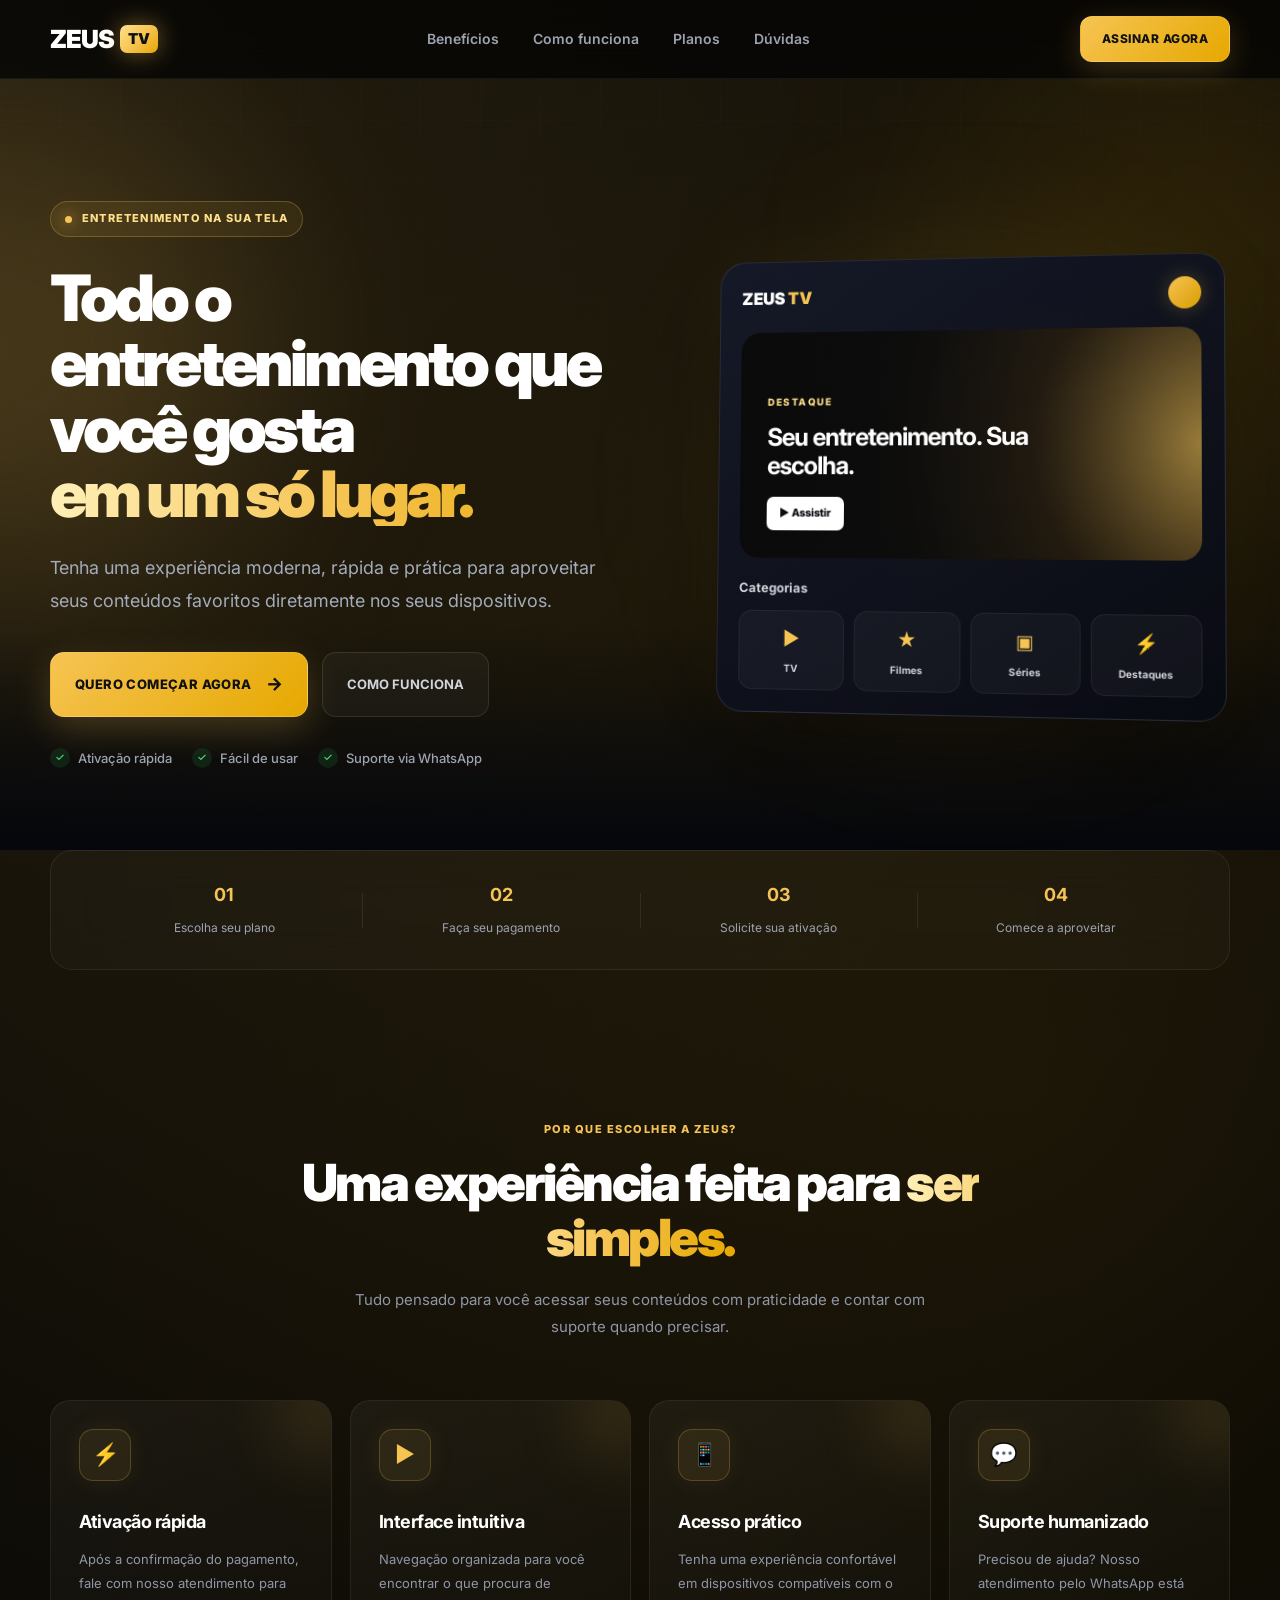
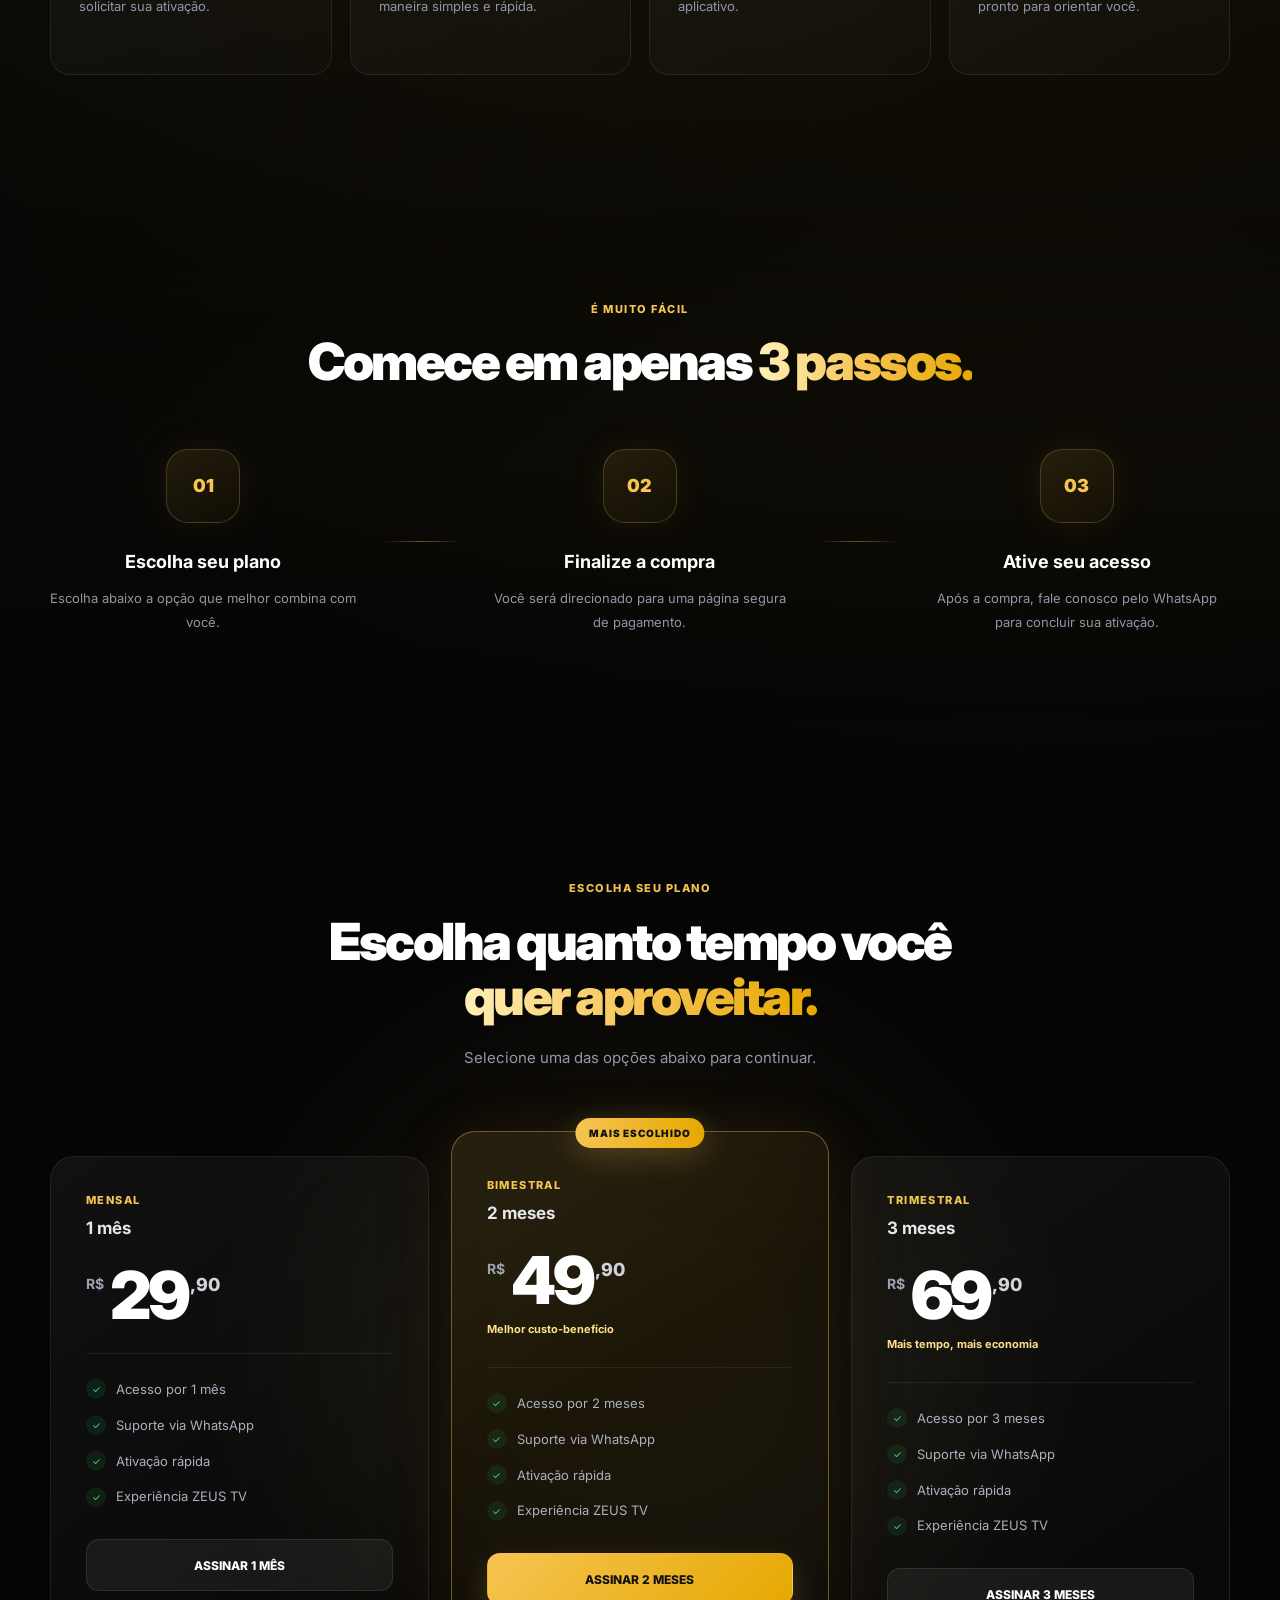
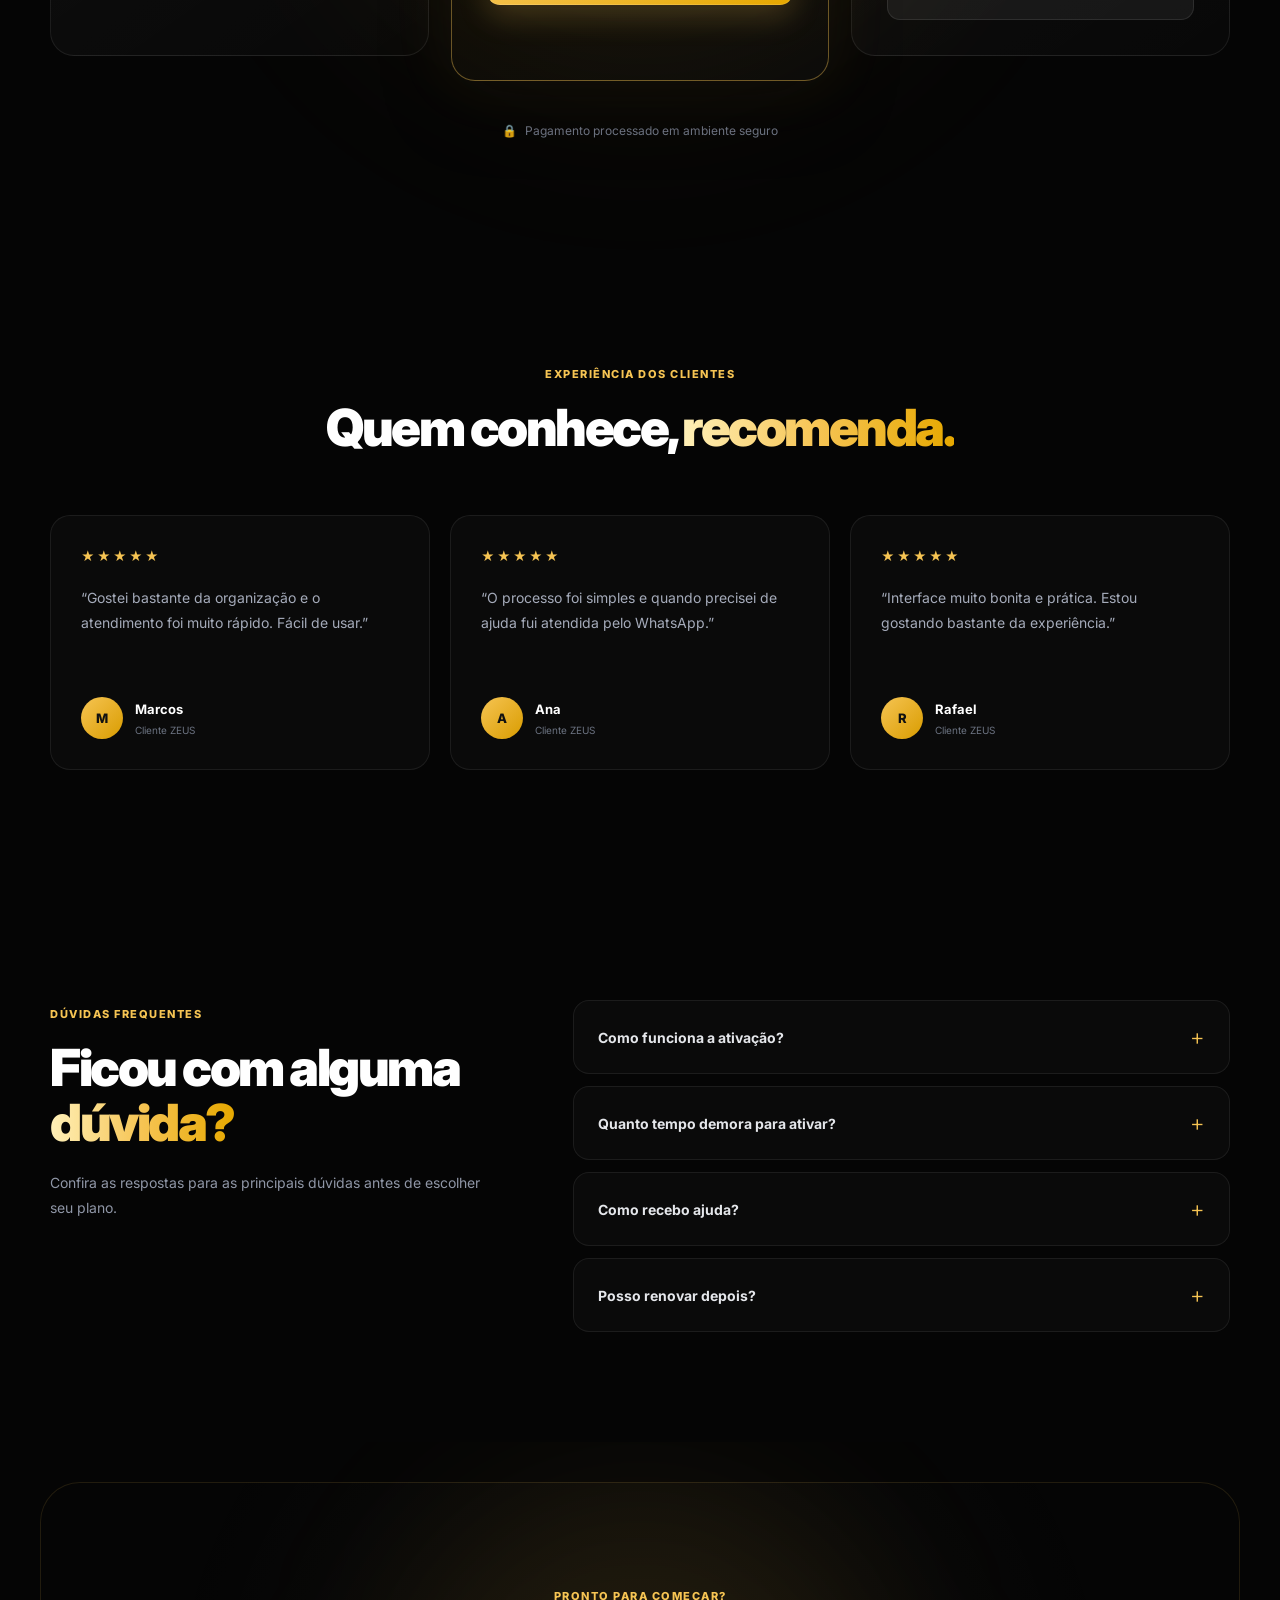
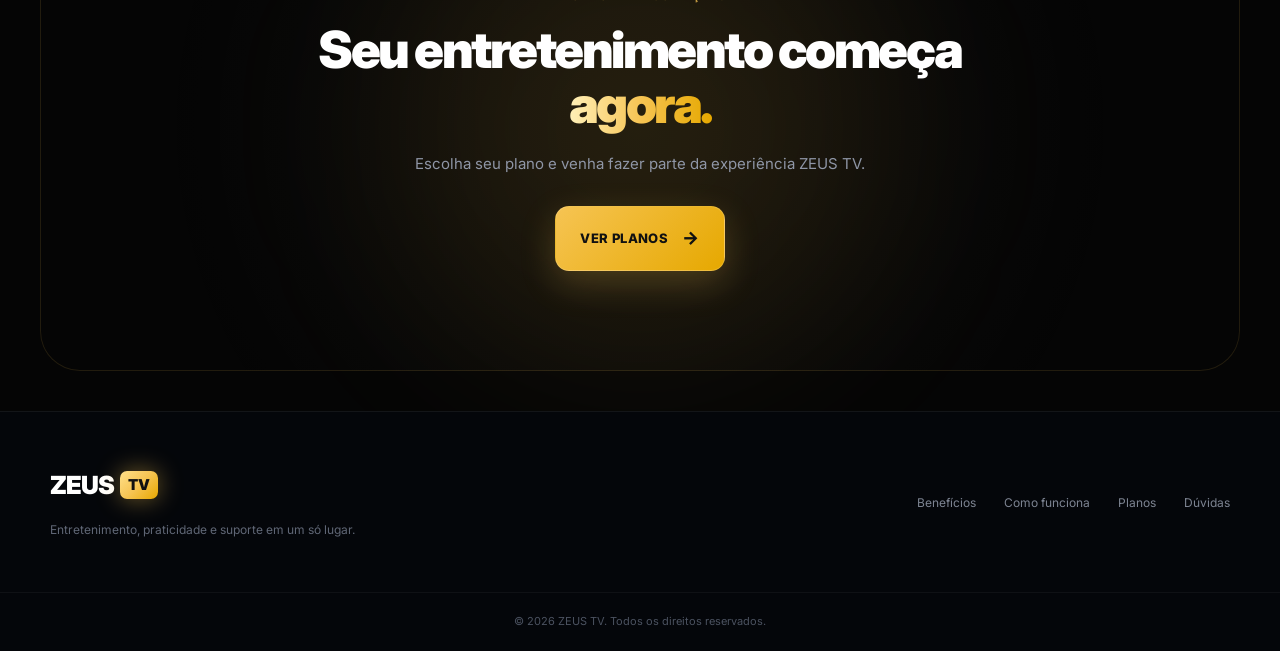
==== index.html @ 9068301f "Primeira versao da pagina de vendas ZEUS" ====
<!DOCTYPE html>
<html lang="pt-BR">

<head>
    <meta charset="UTF-8">

    <meta name="viewport" content="width=device-width, initial-scale=1.0">

    <meta name="description"
        content="ZEUS TV - Entretenimento completo em um só lugar. Escolha seu plano e comece agora.">

    <title>ZEUS TV | Entretenimento sem limites</title>

    <!-- Fonte Google -->
    <link rel="preconnect" href="https://fonts.googleapis.com">
    <link rel="preconnect" href="https://fonts.gstatic.com" crossorigin>

    <link
        href="https://fonts.googleapis.com/css2?family=Inter:wght@400;500;600;700;800;900&display=swap"
        rel="stylesheet">

    <!-- CSS -->
    <link rel="stylesheet" href="style.css">
</head>

<body>

    <!-- =========================
         HEADER
    ========================== -->

    <header class="header">

        <div class="container header-container">

            <a href="#inicio" class="logo">
                <span class="logo-zeus">ZEUS</span>
                <span class="logo-tv">TV</span>
            </a>

            <nav class="menu">

                <a href="#beneficios">Benefícios</a>

                <a href="#como-funciona">Como funciona</a>

                <a href="#planos">Planos</a>

                <a href="#duvidas">Dúvidas</a>

            </nav>

            <a href="#planos" class="btn-header">
                ASSINAR AGORA
            </a>

        </div>

    </header>


    <!-- =========================
         HERO
    ========================== -->

    <main>

        <section class="hero" id="inicio">

            <div class="hero-glow hero-glow-1"></div>
            <div class="hero-glow hero-glow-2"></div>

            <div class="container hero-container">

                <div class="hero-content">

                    <div class="hero-badge">

                        <span class="badge-dot"></span>

                        ENTRETENIMENTO NA SUA TELA

                    </div>

                    <h1>

                        Todo o entretenimento que você gosta

                        <span>em um só lugar.</span>

                    </h1>

                    <p class="hero-description">

                        Tenha uma experiência moderna, rápida e prática para aproveitar
                        seus conteúdos favoritos diretamente nos seus dispositivos.

                    </p>


                    <div class="hero-actions">

                        <a href="#planos" class="btn-primary">

                            QUERO COMEÇAR AGORA

                            <span>→</span>

                        </a>

                        <a href="#como-funciona" class="btn-secondary">

                            COMO FUNCIONA

                        </a>

                    </div>


                    <div class="hero-features">

                        <div class="hero-feature">
                            <span>✓</span>
                            Ativação rápida
                        </div>

                        <div class="hero-feature">
                            <span>✓</span>
                            Fácil de usar
                        </div>

                        <div class="hero-feature">
                            <span>✓</span>
                            Suporte via WhatsApp
                        </div>

                    </div>

                </div>


                <!-- MOCKUP DO APP -->

                <div class="hero-visual">

                    <div class="mockup-glow"></div>

                    <div class="app-card">

                        <div class="app-topbar">

                            <div class="app-logo">
                                ZEUS <span>TV</span>
                            </div>

                            <div class="app-profile"></div>

                        </div>


                        <div class="app-banner">

                            <div class="banner-content">

                                <span>DESTAQUE</span>

                                <h3>
                                    Seu entretenimento.
                                    Sua escolha.
                                </h3>

                                <div class="fake-button">
                                    ▶ Assistir
                                </div>

                            </div>

                        </div>


                        <div class="app-category-title">
                            Categorias
                        </div>


                        <div class="app-grid">

                            <div class="mini-card">
                                <span>▶</span>
                                <p>TV</p>
                            </div>

                            <div class="mini-card">
                                <span>★</span>
                                <p>Filmes</p>
                            </div>

                            <div class="mini-card">
                                <span>▣</span>
                                <p>Séries</p>
                            </div>

                            <div class="mini-card">
                                <span>⚡</span>
                                <p>Destaques</p>
                            </div>

                        </div>

                    </div>

                </div>

            </div>

        </section>



        <!-- =========================
             NÚMEROS / CONFIANÇA
        ========================== -->

        <section class="stats">

            <div class="container stats-container">

                <div class="stat">

                    <strong>01</strong>

                    <span>Escolha seu plano</span>

                </div>


                <div class="stat-divider"></div>


                <div class="stat">

                    <strong>02</strong>

                    <span>Faça seu pagamento</span>

                </div>


                <div class="stat-divider"></div>


                <div class="stat">

                    <strong>03</strong>

                    <span>Solicite sua ativação</span>

                </div>


                <div class="stat-divider"></div>


                <div class="stat">

                    <strong>04</strong>

                    <span>Comece a aproveitar</span>

                </div>

            </div>

        </section>



        <!-- =========================
             BENEFÍCIOS
        ========================== -->

        <section class="beneficios section" id="beneficios">

            <div class="container">

                <div class="section-heading">

                    <span class="section-label">
                        POR QUE ESCOLHER A ZEUS?
                    </span>

                    <h2>
                        Uma experiência feita para
                        <span>ser simples.</span>
                    </h2>

                    <p>
                        Tudo pensado para você acessar seus conteúdos com praticidade
                        e contar com suporte quando precisar.
                    </p>

                </div>


                <div class="beneficios-grid">


                    <article class="beneficio-card">

                        <div class="beneficio-icon">
                            ⚡
                        </div>

                        <h3>
                            Ativação rápida
                        </h3>

                        <p>
                            Após a confirmação do pagamento, fale com nosso atendimento
                            para solicitar sua ativação.
                        </p>

                    </article>



                    <article class="beneficio-card">

                        <div class="beneficio-icon">
                            ▶
                        </div>

                        <h3>
                            Interface intuitiva
                        </h3>

                        <p>
                            Navegação organizada para você encontrar o que procura
                            de maneira simples e rápida.
                        </p>

                    </article>



                    <article class="beneficio-card">

                        <div class="beneficio-icon">
                            📱
                        </div>

                        <h3>
                            Acesso prático
                        </h3>

                        <p>
                            Tenha uma experiência confortável em dispositivos
                            compatíveis com o aplicativo.
                        </p>

                    </article>



                    <article class="beneficio-card">

                        <div class="beneficio-icon">
                            💬
                        </div>

                        <h3>
                            Suporte humanizado
                        </h3>

                        <p>
                            Precisou de ajuda? Nosso atendimento pelo WhatsApp
                            está pronto para orientar você.
                        </p>

                    </article>

                </div>

            </div>

        </section>



        <!-- =========================
             COMO FUNCIONA
        ========================== -->

        <section class="como-funciona section" id="como-funciona">

            <div class="container">

                <div class="section-heading">

                    <span class="section-label">
                        É MUITO FÁCIL
                    </span>

                    <h2>
                        Comece em apenas
                        <span>3 passos.</span>
                    </h2>

                </div>


                <div class="steps">


                    <div class="step-card">

                        <div class="step-number">
                            01
                        </div>

                        <h3>
                            Escolha seu plano
                        </h3>

                        <p>
                            Escolha abaixo a opção que melhor combina com você.
                        </p>

                    </div>


                    <div class="step-line"></div>


                    <div class="step-card">

                        <div class="step-number">
                            02
                        </div>

                        <h3>
                            Finalize a compra
                        </h3>

                        <p>
                            Você será direcionado para uma página segura de pagamento.
                        </p>

                    </div>


                    <div class="step-line"></div>


                    <div class="step-card">

                        <div class="step-number">
                            03
                        </div>

                        <h3>
                            Ative seu acesso
                        </h3>

                        <p>
                            Após a compra, fale conosco pelo WhatsApp para concluir
                            sua ativação.
                        </p>

                    </div>

                </div>

            </div>

        </section>



        <!-- =========================
             PLANOS
        ========================== -->

        <section class="planos section" id="planos">

            <div class="plans-glow"></div>

            <div class="container">

                <div class="section-heading">

                    <span class="section-label">
                        ESCOLHA SEU PLANO
                    </span>

                    <h2>
                        Escolha quanto tempo você
                        <span>quer aproveitar.</span>
                    </h2>

                    <p>
                        Selecione uma das opções abaixo para continuar.
                    </p>

                </div>


                <div class="plans-grid">


                    <!-- PLANO 1 MÊS -->

                    <article class="plan-card">

                        <div class="plan-name">
                            MENSAL
                        </div>

                        <div class="plan-period">
                            1 mês
                        </div>

                        <div class="plan-price">

                            <span class="currency">
                                R$
                            </span>

                            <strong>
                                29
                            </strong>

                            <span class="cents">
                                ,90
                            </span>

                        </div>

                        <div class="plan-divider"></div>


                        <ul class="plan-benefits">

                            <li>
                                <span>✓</span>
                                Acesso por 1 mês
                            </li>

                            <li>
                                <span>✓</span>
                                Suporte via WhatsApp
                            </li>

                            <li>
                                <span>✓</span>
                                Ativação rápida
                            </li>

                            <li>
                                <span>✓</span>
                                Experiência ZEUS TV
                            </li>

                        </ul>


                        <!-- TROCAR PELO LINK DO CHECKOUT -->

                        <a
                            href="#"
                            class="btn-plan checkout-link"
                            data-plan="mensal">

                            ASSINAR 1 MÊS

                        </a>

                    </article>



                    <!-- PLANO 2 MESES -->

                    <article class="plan-card plan-featured">

                        <div class="popular-badge">
                            MAIS ESCOLHIDO
                        </div>

                        <div class="plan-name">
                            BIMESTRAL
                        </div>

                        <div class="plan-period">
                            2 meses
                        </div>

                        <div class="plan-price">

                            <span class="currency">
                                R$
                            </span>

                            <strong>
                                49
                            </strong>

                            <span class="cents">
                                ,90
                            </span>

                        </div>

                        <div class="plan-saving">
                            Melhor custo-benefício
                        </div>

                        <div class="plan-divider"></div>


                        <ul class="plan-benefits">

                            <li>
                                <span>✓</span>
                                Acesso por 2 meses
                            </li>

                            <li>
                                <span>✓</span>
                                Suporte via WhatsApp
                            </li>

                            <li>
                                <span>✓</span>
                                Ativação rápida
                            </li>

                            <li>
                                <span>✓</span>
                                Experiência ZEUS TV
                            </li>

                        </ul>


                        <!-- TROCAR PELO LINK DO CHECKOUT -->

                        <a
                            href="#"
                            class="btn-plan btn-plan-featured checkout-link"
                            data-plan="bimestral">

                            ASSINAR 2 MESES

                        </a>

                    </article>



                    <!-- PLANO 3 MESES -->

                    <article class="plan-card">

                        <div class="plan-name">
                            TRIMESTRAL
                        </div>

                        <div class="plan-period">
                            3 meses
                        </div>

                        <div class="plan-price">

                            <span class="currency">
                                R$
                            </span>

                            <strong>
                                69
                            </strong>

                            <span class="cents">
                                ,90
                            </span>

                        </div>

                        <div class="plan-saving">
                            Mais tempo, mais economia
                        </div>

                        <div class="plan-divider"></div>


                        <ul class="plan-benefits">

                            <li>
                                <span>✓</span>
                                Acesso por 3 meses
                            </li>

                            <li>
                                <span>✓</span>
                                Suporte via WhatsApp
                            </li>

                            <li>
                                <span>✓</span>
                                Ativação rápida
                            </li>

                            <li>
                                <span>✓</span>
                                Experiência ZEUS TV
                            </li>

                        </ul>


                        <!-- TROCAR PELO LINK DO CHECKOUT -->

                        <a
                            href="#"
                            class="btn-plan checkout-link"
                            data-plan="trimestral">

                            ASSINAR 3 MESES

                        </a>

                    </article>

                </div>


                <div class="payment-security">

                    <span>🔒</span>

                    Pagamento processado em ambiente seguro

                </div>

            </div>

        </section>



        <!-- =========================
             DEPOIMENTOS
        ========================== -->

        <section class="depoimentos section">

            <div class="container">

                <div class="section-heading">

                    <span class="section-label">
                        EXPERIÊNCIA DOS CLIENTES
                    </span>

                    <h2>
                        Quem conhece,
                        <span>recomenda.</span>
                    </h2>

                </div>


                <div class="testimonials-grid">


                    <article class="testimonial-card">

                        <div class="stars">
                            ★★★★★
                        </div>

                        <p>
                            “Gostei bastante da organização e o atendimento foi
                            muito rápido. Fácil de usar.”
                        </p>

                        <div class="client">

                            <div class="client-avatar">
                                M
                            </div>

                            <div>
                                <strong>Marcos</strong>
                                <span>Cliente ZEUS</span>
                            </div>

                        </div>

                    </article>


                    <article class="testimonial-card">

                        <div class="stars">
                            ★★★★★
                        </div>

                        <p>
                            “O processo foi simples e quando precisei de ajuda
                            fui atendida pelo WhatsApp.”
                        </p>

                        <div class="client">

                            <div class="client-avatar">
                                A
                            </div>

                            <div>
                                <strong>Ana</strong>
                                <span>Cliente ZEUS</span>
                            </div>

                        </div>

                    </article>


                    <article class="testimonial-card">

                        <div class="stars">
                            ★★★★★
                        </div>

                        <p>
                            “Interface muito bonita e prática. Estou gostando
                            bastante da experiência.”
                        </p>

                        <div class="client">

                            <div class="client-avatar">
                                R
                            </div>

                            <div>
                                <strong>Rafael</strong>
                                <span>Cliente ZEUS</span>
                            </div>

                        </div>

                    </article>

                </div>

            </div>

        </section>



        <!-- =========================
             FAQ
        ========================== -->

        <section class="faq section" id="duvidas">

            <div class="container faq-container">

                <div class="faq-intro">

                    <span class="section-label">
                        DÚVIDAS FREQUENTES
                    </span>

                    <h2>
                        Ficou com alguma
                        <span>dúvida?</span>
                    </h2>

                    <p>
                        Confira as respostas para as principais dúvidas antes
                        de escolher seu plano.
                    </p>

                </div>


                <div class="faq-list">


                    <div class="faq-item">

                        <button class="faq-question">

                            Como funciona a ativação?

                            <span>+</span>

                        </button>

                        <div class="faq-answer">

                            <p>
                                Após concluir sua compra, você será direcionado
                                para nossa página de confirmação. Nela haverá
                                um botão para falar diretamente com nosso
                                atendimento pelo WhatsApp.
                            </p>

                        </div>

                    </div>



                    <div class="faq-item">

                        <button class="faq-question">

                            Quanto tempo demora para ativar?

                            <span>+</span>

                        </button>

                        <div class="faq-answer">

                            <p>
                                Após a confirmação do pagamento, entre em contato
                                com nosso atendimento para iniciar o processo
                                de ativação.
                            </p>

                        </div>

                    </div>



                    <div class="faq-item">

                        <button class="faq-question">

                            Como recebo ajuda?

                            <span>+</span>

                        </button>

                        <div class="faq-answer">

                            <p>
                                Nosso suporte é realizado pelo WhatsApp. Você pode
                                falar diretamente com nossa equipe sempre que
                                precisar de orientação.
                            </p>

                        </div>

                    </div>



                    <div class="faq-item">

                        <button class="faq-question">

                            Posso renovar depois?

                            <span>+</span>

                        </button>

                        <div class="faq-answer">

                            <p>
                                Sim. Próximo ao vencimento você poderá escolher
                                novamente o plano que preferir.
                            </p>

                        </div>

                    </div>

                </div>

            </div>

        </section>



        <!-- =========================
             CTA FINAL
        ========================== -->

        <section class="final-cta">

            <div class="final-cta-glow"></div>

            <div class="container final-cta-container">

                <span class="section-label">
                    PRONTO PARA COMEÇAR?
                </span>

                <h2>
                    Seu entretenimento começa
                    <span>agora.</span>
                </h2>

                <p>
                    Escolha seu plano e venha fazer parte da experiência ZEUS TV.
                </p>

                <a href="#planos" class="btn-primary">

                    VER PLANOS

                    <span>→</span>

                </a>

            </div>

        </section>

    </main>



    <!-- =========================
         FOOTER
    ========================== -->

    <footer class="footer">

        <div class="container footer-container">

            <div>

                <a href="#inicio" class="logo footer-logo">

                    <span class="logo-zeus">
                        ZEUS
                    </span>

                    <span class="logo-tv">
                        TV
                    </span>

                </a>

                <p>
                    Entretenimento, praticidade e suporte em um só lugar.
                </p>

            </div>


            <div class="footer-links">

                <a href="#beneficios">
                    Benefícios
                </a>

                <a href="#como-funciona">
                    Como funciona
                </a>

                <a href="#planos">
                    Planos
                </a>

                <a href="#duvidas">
                    Dúvidas
                </a>

            </div>

        </div>


        <div class="footer-bottom">

            <div class="container">

                <p>
                    © 2026 ZEUS TV. Todos os direitos reservados.
                </p>

            </div>

        </div>

    </footer>

    <script src="script.js"></script>
</body>
</html>
---- style.css ----
/* =========================================================
   ZEUS TV - PÁGINA DE VENDAS
   ========================================================= */

* {
    margin: 0;
    padding: 0;
    box-sizing: border-box;
}

html {
    scroll-behavior: smooth;
}

body {
    font-family: "Inter", sans-serif;
    background:
        radial-gradient(circle at top left, rgba(76, 29, 149, 0.18), transparent 35%),
        radial-gradient(circle at 80% 20%, rgba(59, 130, 246, 0.12), transparent 30%),
        #05070d;
    color: #ffffff;
    line-height: 1.6;
    overflow-x: hidden;
}

body::before {
    content: "";
    position: fixed;
    inset: 0;
    pointer-events: none;
    background-image:
        linear-gradient(rgba(255, 255, 255, 0.012) 1px, transparent 1px),
        linear-gradient(90deg, rgba(255, 255, 255, 0.012) 1px, transparent 1px);
    background-size: 60px 60px;
    mask-image: linear-gradient(to bottom, black, transparent 90%);
    z-index: -1;
}

a {
    color: inherit;
    text-decoration: none;
}

button,
a {
    -webkit-tap-highlight-color: transparent;
}

button {
    font-family: inherit;
}

.container {
    width: min(1180px, calc(100% - 40px));
    margin: 0 auto;
}

.section {
    padding: 110px 0;
}

/* =========================================================
   HEADER
   ========================================================= */

.header {
    position: fixed;
    top: 0;
    left: 0;
    width: 100%;
    z-index: 1000;

    background: rgba(5, 7, 13, 0.72);
    backdrop-filter: blur(20px);
    -webkit-backdrop-filter: blur(20px);

    border-bottom: 1px solid rgba(255, 255, 255, 0.06);
}

.header-container {
    height: 78px;

    display: flex;
    align-items: center;
    justify-content: space-between;

    gap: 30px;
}

.logo {
    display: inline-flex;
    align-items: center;
    gap: 6px;

    font-weight: 900;
    letter-spacing: -1px;

    font-size: 25px;
}

.logo-zeus {
    color: #ffffff;
}

.logo-tv {
    padding: 2px 8px;

    border-radius: 7px;

    background: linear-gradient(
        135deg,
        #8b5cf6,
        #6366f1,
        #3b82f6
    );

    box-shadow:
        0 0 25px rgba(139, 92, 246, 0.55);

    font-size: 15px;
    letter-spacing: 0;
}

.menu {
    display: flex;
    align-items: center;
    gap: 34px;
}

.menu a {
    font-size: 14px;
    font-weight: 600;
    color: #9ca3af;

    transition: 0.25s ease;
}

.menu a:hover {
    color: #ffffff;
}

.btn-header {
    padding: 12px 21px;

    background: linear-gradient(
        135deg,
        #7c3aed,
        #4f46e5
    );

    border: 1px solid rgba(255, 255, 255, 0.12);

    border-radius: 12px;

    font-size: 12px;
    font-weight: 800;
    letter-spacing: 0.5px;

    box-shadow:
        0 8px 30px rgba(79, 70, 229, 0.26);

    transition: 0.25s ease;
}

.btn-header:hover {
    transform: translateY(-2px);

    box-shadow:
        0 12px 35px rgba(124, 58, 237, 0.35);
}

/* =========================================================
   HERO
   ========================================================= */

.hero {
    position: relative;

    min-height: 850px;

    display: flex;
    align-items: center;

    padding-top: 120px;

    overflow: hidden;
}

.hero::after {
    content: "";
    position: absolute;

    bottom: 0;
    left: 0;

    width: 100%;
    height: 220px;

    background: linear-gradient(
        to bottom,
        transparent,
        #05070d
    );

    pointer-events: none;
}

.hero-glow {
    position: absolute;

    border-radius: 50%;

    filter: blur(110px);

    pointer-events: none;
}

.hero-glow-1 {
    width: 500px;
    height: 500px;

    left: -250px;
    top: 100px;

    background: rgba(124, 58, 237, 0.22);
}

.hero-glow-2 {
    width: 500px;
    height: 500px;

    right: -180px;
    top: 20px;

    background: rgba(37, 99, 235, 0.17);
}

.hero-container {
    position: relative;
    z-index: 5;

    display: grid;

    grid-template-columns: 1.05fr 0.95fr;

    align-items: center;

    gap: 70px;
}

.hero-content {
    max-width: 650px;
}

.hero-badge {
    display: inline-flex;

    align-items: center;

    gap: 10px;

    padding: 8px 14px;

    margin-bottom: 28px;

    border-radius: 999px;

    border: 1px solid rgba(139, 92, 246, 0.26);

    background: rgba(124, 58, 237, 0.09);

    color: #c4b5fd;

    font-size: 11px;
    font-weight: 800;

    letter-spacing: 1.2px;
}

.badge-dot {
    width: 7px;
    height: 7px;

    border-radius: 50%;

    background: #8b5cf6;

    box-shadow:
        0 0 15px #8b5cf6;
}

.hero h1 {
    font-size: clamp(46px, 5vw, 76px);

    line-height: 1.02;

    letter-spacing: -4px;

    font-weight: 900;

    margin-bottom: 26px;
}

.hero h1 span {
    display: block;

    background: linear-gradient(
        90deg,
        #a78bfa,
        #818cf8,
        #60a5fa
    );

    -webkit-background-clip: text;
    background-clip: text;

    color: transparent;
}

.hero-description {
    max-width: 620px;

    color: #a3aab9;

    font-size: 18px;

    line-height: 1.8;

    margin-bottom: 35px;
}

.hero-actions {
    display: flex;

    flex-wrap: wrap;

    gap: 14px;

    margin-bottom: 31px;
}

.btn-primary {
    display: inline-flex;

    align-items: center;

    justify-content: center;

    gap: 14px;

    padding: 17px 24px;

    min-height: 55px;

    border-radius: 14px;

    background: linear-gradient(
        135deg,
        #7c3aed,
        #4f46e5
    );

    border: 1px solid rgba(255, 255, 255, 0.15);

    box-shadow:
        0 12px 35px rgba(79, 70, 229, 0.26);

    color: #ffffff;

    font-size: 13px;
    font-weight: 800;

    letter-spacing: 0.4px;

    transition: 0.3s ease;
}

.btn-primary span {
    font-size: 18px;
}

.btn-primary:hover {
    transform: translateY(-3px);

    box-shadow:
        0 18px 45px rgba(124, 58, 237, 0.38);
}

.btn-secondary {
    display: inline-flex;

    align-items: center;

    justify-content: center;

    min-height: 55px;

    padding: 17px 24px;

    border-radius: 14px;

    border: 1px solid rgba(255, 255, 255, 0.1);

    background: rgba(255, 255, 255, 0.035);

    color: #d1d5db;

    font-size: 13px;
    font-weight: 700;

    transition: 0.25s ease;
}

.btn-secondary:hover {
    background: rgba(255, 255, 255, 0.075);

    color: #ffffff;
}

.hero-features {
    display: flex;

    flex-wrap: wrap;

    gap: 20px;
}

.hero-feature {
    display: flex;

    align-items: center;

    gap: 8px;

    color: #9ca3af;

    font-size: 13px;
    font-weight: 500;
}

.hero-feature span {
    width: 20px;
    height: 20px;

    display: inline-flex;

    align-items: center;

    justify-content: center;

    border-radius: 50%;

    background: rgba(34, 197, 94, 0.12);

    color: #4ade80;

    font-size: 11px;
}

/* =========================================================
   APP MOCKUP
   ========================================================= */

.hero-visual {
    position: relative;

    display: flex;

    align-items: center;

    justify-content: center;
}

.mockup-glow {
    position: absolute;

    width: 400px;
    height: 400px;

    border-radius: 50%;

    background: rgba(99, 102, 241, 0.18);

    filter: blur(90px);
}

.app-card {
    position: relative;

    width: 100%;
    max-width: 510px;

    padding: 22px;

    border-radius: 26px;

    border: 1px solid rgba(255, 255, 255, 0.11);

    background:
        linear-gradient(
            145deg,
            rgba(20, 24, 40, 0.96),
            rgba(8, 10, 18, 0.96)
        );

    box-shadow:
        0 40px 100px rgba(0, 0, 0, 0.55),
        0 0 80px rgba(79, 70, 229, 0.08);

    transform: perspective(1100px)
        rotateY(-6deg)
        rotateX(2deg);

    transition: transform 0.4s ease;
}

.app-card:hover {
    transform: perspective(1100px)
        rotateY(0)
        rotateX(0)
        translateY(-7px);
}

.app-topbar {
    display: flex;

    align-items: center;

    justify-content: space-between;

    margin-bottom: 18px;
}

.app-logo {
    font-weight: 900;

    font-size: 17px;
}

.app-logo span {
    color: #8b5cf6;
}

.app-profile {
    width: 32px;
    height: 32px;

    border-radius: 50%;

    background:
        linear-gradient(
            135deg,
            #7c3aed,
            #2563eb
        );

    box-shadow:
        0 0 20px rgba(124, 58, 237, 0.3);
}

.app-banner {
    min-height: 230px;

    padding: 28px;

    display: flex;

    align-items: flex-end;

    border-radius: 20px;

    overflow: hidden;

    background:
        linear-gradient(
            90deg,
            rgba(10, 11, 20, 0.95) 0%,
            rgba(10, 11, 20, 0.6) 50%,
            rgba(10, 11, 20, 0.15) 100%
        ),
        radial-gradient(
            circle at right,
            rgba(99, 102, 241, 0.8),
            rgba(76, 29, 149, 0.4),
            #111827 70%
        );
}

.banner-content span {
    color: #a78bfa;

    font-size: 10px;
    font-weight: 800;

    letter-spacing: 1.5px;
}

.banner-content h3 {
    max-width: 270px;

    margin: 10px 0 18px;

    font-size: 25px;

    line-height: 1.15;

    letter-spacing: -1px;
}

.fake-button {
    display: inline-flex;

    padding: 8px 13px;

    border-radius: 7px;

    background: #ffffff;

    color: #0b0d13;

    font-size: 11px;

    font-weight: 800;
}

.app-category-title {
    margin: 20px 0 12px;

    color: #d1d5db;

    font-size: 13px;

    font-weight: 700;
}

.app-grid {
    display: grid;

    grid-template-columns: repeat(4, 1fr);

    gap: 10px;
}

.mini-card {
    min-height: 80px;

    display: flex;

    flex-direction: column;

    justify-content: center;

    align-items: center;

    gap: 6px;

    border-radius: 14px;

    border: 1px solid rgba(255, 255, 255, 0.06);

    background: rgba(255, 255, 255, 0.035);

    color: #d1d5db;
}

.mini-card span {
    color: #a78bfa;

    font-size: 19px;
}

.mini-card p {
    font-size: 10px;

    font-weight: 700;
}

/* =========================================================
   STATS
   ========================================================= */

.stats {
    position: relative;

    z-index: 20;

    padding-bottom: 35px;
}

.stats-container {
    display: grid;

    grid-template-columns:
        1fr auto
        1fr auto
        1fr auto
        1fr;

    align-items: center;

    padding: 30px 35px;

    border-radius: 22px;

    border: 1px solid rgba(255, 255, 255, 0.07);

    background: rgba(255, 255, 255, 0.025);

    backdrop-filter: blur(20px);
}

.stat {
    text-align: center;
}

.stat strong {
    display: block;

    color: #8b5cf6;

    font-size: 18px;

    margin-bottom: 4px;
}

.stat span {
    color: #9ca3af;

    font-size: 12px;
}

.stat-divider {
    width: 1px;
    height: 35px;

    background: rgba(255, 255, 255, 0.08);
}

/* =========================================================
   TÍTULOS DAS SEÇÕES
   ========================================================= */

.section-heading {
    max-width: 700px;

    margin: 0 auto 60px;

    text-align: center;
}

.section-label {
    display: inline-block;

    margin-bottom: 16px;

    color: #8b5cf6;

    font-size: 11px;

    font-weight: 800;

    letter-spacing: 1.5px;
}

.section-heading h2,
.faq-intro h2,
.final-cta h2 {
    font-size: clamp(36px, 4vw, 54px);

    line-height: 1.08;

    letter-spacing: -2.5px;

    font-weight: 900;
}

.section-heading h2 span,
.faq-intro h2 span,
.final-cta h2 span {
    background: linear-gradient(
        90deg,
        #a78bfa,
        #60a5fa
    );

    -webkit-background-clip: text;
    background-clip: text;

    color: transparent;
}

.section-heading p {
    max-width: 620px;

    margin: 20px auto 0;

    color: #8f96a6;

    font-size: 15px;

    line-height: 1.8;
}

/* =========================================================
   BENEFÍCIOS
   ========================================================= */

.beneficios {
    position: relative;
}

.beneficios-grid {
    display: grid;

    grid-template-columns: repeat(4, 1fr);

    gap: 18px;
}

.beneficio-card {
    position: relative;

    min-height: 275px;

    padding: 28px;

    border-radius: 20px;

    border: 1px solid rgba(255, 255, 255, 0.07);

    background:
        linear-gradient(
            145deg,
            rgba(255, 255, 255, 0.045),
            rgba(255, 255, 255, 0.015)
        );

    overflow: hidden;

    transition:
        transform 0.3s ease,
        border-color 0.3s ease,
        background 0.3s ease;
}

.beneficio-card::before {
    content: "";

    position: absolute;

    width: 100px;
    height: 100px;

    right: -40px;
    top: -40px;

    border-radius: 50%;

    background: rgba(124, 58, 237, 0.15);

    filter: blur(30px);
}

.beneficio-card:hover {
    transform: translateY(-7px);

    border-color: rgba(139, 92, 246, 0.22);

    background:
        linear-gradient(
            145deg,
            rgba(124, 58, 237, 0.08),
            rgba(255, 255, 255, 0.02)
        );
}

.beneficio-icon {
    width: 52px;
    height: 52px;

    display: flex;

    align-items: center;

    justify-content: center;

    margin-bottom: 27px;

    border-radius: 14px;

    border: 1px solid rgba(139, 92, 246, 0.22);

    background: rgba(124, 58, 237, 0.1);

    color: #a78bfa;

    font-size: 22px;

    box-shadow:
        0 0 25px rgba(124, 58, 237, 0.1);
}

.beneficio-card h3 {
    margin-bottom: 12px;

    font-size: 18px;

    letter-spacing: -0.5px;
}

.beneficio-card p {
    color: #8f96a6;

    font-size: 13px;

    line-height: 1.8;
}

/* =========================================================
   COMO FUNCIONA
   ========================================================= */

.como-funciona {
    background:
        linear-gradient(
            180deg,
            transparent,
            rgba(124, 58, 237, 0.025),
            transparent
        );
}

.steps {
    display: grid;

    grid-template-columns:
        1fr auto
        1fr auto
        1fr;

    align-items: center;

    gap: 25px;
}

.step-card {
    text-align: center;
}

.step-number {
    width: 74px;
    height: 74px;

    margin: 0 auto 25px;

    display: flex;

    align-items: center;

    justify-content: center;

    border-radius: 22px;

    border: 1px solid rgba(139, 92, 246, 0.22);

    background:
        linear-gradient(
            145deg,
            rgba(124, 58, 237, 0.13),
            rgba(59, 130, 246, 0.05)
        );

    color: #a78bfa;

    font-size: 18px;

    font-weight: 900;

    box-shadow:
        0 0 35px rgba(124, 58, 237, 0.12);
}

.step-card h3 {
    margin-bottom: 10px;

    font-size: 18px;
}

.step-card p {
    color: #8f96a6;

    font-size: 13px;

    line-height: 1.8;
}

.step-line {
    width: 80px;
    height: 1px;

    background:
        linear-gradient(
            90deg,
            transparent,
            rgba(139, 92, 246, 0.45),
            transparent
        );
}

/* =========================================================
   PLANOS
   ========================================================= */

.planos {
    position: relative;

    overflow: hidden;

    padding-top: 130px;
    padding-bottom: 130px;
}

.plans-glow {
    position: absolute;

    left: 50%;
    top: 55%;

    transform: translate(-50%, -50%);

    width: 650px;
    height: 650px;

    border-radius: 50%;

    background: rgba(79, 70, 229, 0.08);

    filter: blur(100px);

    pointer-events: none;
}

.plans-grid {
    position: relative;

    display: grid;

    grid-template-columns: repeat(3, 1fr);

    gap: 22px;

    align-items: center;
}

.plan-card {
    position: relative;

    min-height: 500px;

    padding: 35px;

    border-radius: 24px;

    border: 1px solid rgba(255, 255, 255, 0.08);

    background:
        linear-gradient(
            145deg,
            rgba(255, 255, 255, 0.05),
            rgba(255, 255, 255, 0.015)
        );

    transition: 0.3s ease;
}

.plan-card:hover {
    transform: translateY(-7px);

    border-color: rgba(139, 92, 246, 0.25);
}

.plan-featured {
    min-height: 550px;

    padding-top: 45px;

    transform: scale(1.04);

    border: 1px solid rgba(139, 92, 246, 0.4);

    background:
        linear-gradient(
            150deg,
            rgba(124, 58, 237, 0.16),
            rgba(59, 130, 246, 0.05) 45%,
            rgba(255, 255, 255, 0.02)
        );

    box-shadow:
        0 25px 70px rgba(0, 0, 0, 0.28),
        0 0 65px rgba(124, 58, 237, 0.11);
}

.plan-featured:hover {
    transform: scale(1.04) translateY(-7px);
}

.popular-badge {
    position: absolute;

    top: -14px;
    left: 50%;

    transform: translateX(-50%);

    white-space: nowrap;

    padding: 7px 14px;

    border-radius: 999px;

    background: linear-gradient(
        90deg,
        #7c3aed,
        #4f46e5
    );

    color: #ffffff;

    font-size: 10px;

    font-weight: 900;

    letter-spacing: 0.8px;

    box-shadow:
        0 7px 30px rgba(124, 58, 237, 0.3);
}

.plan-name {
    margin-bottom: 5px;

    color: #a78bfa;

    font-size: 11px;

    font-weight: 800;

    letter-spacing: 1.4px;
}

.plan-period {
    color: #e5e7eb;

    font-size: 17px;

    font-weight: 700;

    margin-bottom: 20px;
}

.plan-price {
    display: flex;

    align-items: flex-start;

    margin-bottom: 8px;
}

.plan-price .currency {
    margin-top: 11px;
    margin-right: 6px;

    color: #9ca3af;

    font-size: 14px;

    font-weight: 700;
}

.plan-price strong {
    font-size: 66px;

    line-height: 1;

    letter-spacing: -4px;

    font-weight: 900;
}

.plan-price .cents {
    margin-top: 9px;
    margin-left: 3px;

    color: #d1d5db;

    font-size: 18px;

    font-weight: 800;
}

.plan-saving {
    min-height: 21px;

    color: #7dd3fc;

    font-size: 11px;

    font-weight: 700;
}

.plan-divider {
    width: 100%;
    height: 1px;

    margin: 25px 0;

    background: rgba(255, 255, 255, 0.07);
}

.plan-benefits {
    list-style: none;

    display: flex;

    flex-direction: column;

    gap: 15px;

    margin-bottom: 32px;
}

.plan-benefits li {
    display: flex;

    align-items: center;

    gap: 10px;

    color: #aab0bd;

    font-size: 13px;
}

.plan-benefits li span {
    width: 20px;
    height: 20px;

    display: flex;

    align-items: center;

    justify-content: center;

    flex-shrink: 0;

    border-radius: 50%;

    background: rgba(34, 197, 94, 0.1);

    color: #4ade80;

    font-size: 10px;
}

.btn-plan {
    width: 100%;

    min-height: 52px;

    display: flex;

    align-items: center;

    justify-content: center;

    padding: 15px 20px;

    border-radius: 13px;

    border: 1px solid rgba(255, 255, 255, 0.09);

    background: rgba(255, 255, 255, 0.06);

    font-size: 12px;

    font-weight: 800;

    transition: 0.25s ease;
}

.btn-plan:hover {
    background: rgba(255, 255, 255, 0.1);

    transform: translateY(-2px);
}

.btn-plan-featured {
    background: linear-gradient(
        135deg,
        #7c3aed,
        #4f46e5
    );

    box-shadow:
        0 12px 30px rgba(79, 70, 229, 0.24);
}

.btn-plan-featured:hover {
    background: linear-gradient(
        135deg,
        #8b5cf6,
        #6366f1
    );

    box-shadow:
        0 16px 40px rgba(124, 58, 237, 0.32);
}

.payment-security {
    display: flex;

    align-items: center;

    justify-content: center;

    gap: 8px;

    margin-top: 40px;

    color: #71798a;

    font-size: 12px;
}

/* =========================================================
   DEPOIMENTOS
   ========================================================= */

.depoimentos {
    padding-top: 90px;
}

.testimonials-grid {
    display: grid;

    grid-template-columns: repeat(3, 1fr);

    gap: 20px;
}

.testimonial-card {
    padding: 30px;

    border-radius: 20px;

    border: 1px solid rgba(255, 255, 255, 0.07);

    background: rgba(255, 255, 255, 0.025);

    transition: 0.3s ease;
}

.testimonial-card:hover {
    transform: translateY(-5px);

    border-color: rgba(139, 92, 246, 0.18);
}

.stars {
    margin-bottom: 18px;

    color: #fbbf24;

    font-size: 13px;

    letter-spacing: 2px;
}

.testimonial-card > p {
    min-height: 90px;

    color: #a5abba;

    font-size: 14px;

    line-height: 1.8;
}

.client {
    display: flex;

    align-items: center;

    gap: 12px;

    margin-top: 22px;
}

.client-avatar {
    width: 42px;
    height: 42px;

    display: flex;

    align-items: center;

    justify-content: center;

    border-radius: 50%;

    background: linear-gradient(
        135deg,
        rgba(124, 58, 237, 0.8),
        rgba(37, 99, 235, 0.8)
    );

    font-size: 13px;

    font-weight: 800;
}

.client strong {
    display: block;

    color: #ffffff;

    font-size: 13px;
}

.client span {
    display: block;

    margin-top: 2px;

    color: #6b7280;

    font-size: 10px;
}

/* =========================================================
   FAQ
   ========================================================= */

.faq {
    padding-top: 120px;
}

.faq-container {
    display: grid;

    grid-template-columns: 0.8fr 1.2fr;

    gap: 85px;

    align-items: flex-start;
}

.faq-intro {
    position: sticky;

    top: 130px;
}

.faq-intro h2 {
    margin-bottom: 20px;
}

.faq-intro p {
    color: #8f96a6;

    font-size: 14px;

    line-height: 1.8;
}

.faq-list {
    display: flex;

    flex-direction: column;

    gap: 12px;
}

.faq-item {
    overflow: hidden;

    border-radius: 16px;

    border: 1px solid rgba(255, 255, 255, 0.07);

    background: rgba(255, 255, 255, 0.025);
}

.faq-question {
    width: 100%;

    padding: 22px 24px;

    display: flex;

    align-items: center;

    justify-content: space-between;

    gap: 20px;

    border: none;

    outline: none;

    background: transparent;

    color: #e5e7eb;

    cursor: pointer;

    text-align: left;

    font-size: 14px;

    font-weight: 700;
}

.faq-question span {
    flex-shrink: 0;

    color: #8b5cf6;

    font-size: 23px;

    font-weight: 300;

    transition: transform 0.25s ease;
}

.faq-answer {
    max-height: 0;

    overflow: hidden;

    transition: max-height 0.35s ease;
}

.faq-answer p {
    padding: 0 24px 24px;

    color: #8f96a6;

    font-size: 13px;

    line-height: 1.8;
}

.faq-item.active .faq-answer {
    max-height: 250px;
}

.faq-item.active .faq-question span {
    transform: rotate(45deg);
}

/* =========================================================
   CTA FINAL
   ========================================================= */

.final-cta {
    position: relative;

    padding: 140px 0;

    overflow: hidden;
}

.final-cta::before {
    content: "";

    position: absolute;

    inset: 40px;

    border-radius: 40px;

    border: 1px solid rgba(139, 92, 246, 0.13);

    background:
        radial-gradient(
            circle at center,
            rgba(124, 58, 237, 0.10),
            rgba(255, 255, 255, 0.012) 55%,
            transparent 75%
        );
}

.final-cta-glow {
    position: absolute;

    left: 50%;
    top: 50%;

    transform: translate(-50%, -50%);

    width: 500px;
    height: 500px;

    border-radius: 50%;

    background: rgba(124, 58, 237, 0.08);

    filter: blur(90px);
}

.final-cta-container {
    position: relative;

    text-align: center;
}

.final-cta h2 {
    max-width: 750px;

    margin: 0 auto 20px;
}

.final-cta p {
    margin-bottom: 30px;

    color: #8f96a6;

    font-size: 15px;
}

/* =========================================================
   FOOTER
   ========================================================= */

.footer {
    border-top: 1px solid rgba(255, 255, 255, 0.06);

    background: #04060a;
}

.footer-container {
    min-height: 180px;

    display: flex;

    align-items: center;

    justify-content: space-between;

    gap: 40px;
}

.footer-logo {
    margin-bottom: 15px;
}

.footer-container > div > p {
    color: #606776;

    font-size: 12px;
}

.footer-links {
    display: flex;

    flex-wrap: wrap;

    gap: 28px;
}

.footer-links a {
    color: #7d8492;

    font-size: 12px;

    transition: 0.2s ease;
}

.footer-links a:hover {
    color: #ffffff;
}

.footer-bottom {
    padding: 20px 0;

    border-top: 1px solid rgba(255, 255, 255, 0.045);
}

.footer-bottom p {
    color: #4b5260;

    font-size: 11px;

    text-align: center;
}

/* =========================================================
   SCROLLBAR
   ========================================================= */

::-webkit-scrollbar {
    width: 8px;
}

::-webkit-scrollbar-track {
    background: #05070d;
}

::-webkit-scrollbar-thumb {
    background: #282d3a;

    border-radius: 10px;
}

::-webkit-scrollbar-thumb:hover {
    background: #4f46e5;
}

/* =========================================================
   RESPONSIVO TABLET
   ========================================================= */

@media (max-width: 1050px) {

    .menu {
        display: none;
    }

    .hero {
        min-height: auto;

        padding: 160px 0 100px;
    }

    .hero-container {
        grid-template-columns: 1fr;

        gap: 70px;
    }

    .hero-content {
        max-width: 800px;

        margin: 0 auto;

        text-align: center;
    }

    .hero h1 {
        letter-spacing: -3px;
    }

    .hero-description {
        margin-left: auto;
        margin-right: auto;
    }

    .hero-actions {
        justify-content: center;
    }

    .hero-features {
        justify-content: center;
    }

    .hero-visual {
        max-width: 650px;

        margin: 0 auto;
    }

    .beneficios-grid {
        grid-template-columns: repeat(2, 1fr);
    }

    .plans-grid {
        grid-template-columns: 1fr;

        max-width: 580px;

        margin: 0 auto;

        gap: 30px;
    }

    .plan-featured {
        transform: none;
    }

    .plan-featured:hover {
        transform: translateY(-7px);
    }

    .plan-card {
        min-height: auto;
    }

    .testimonials-grid {
        grid-template-columns: 1fr;

        max-width: 650px;

        margin: 0 auto;
    }

    .testimonial-card > p {
        min-height: auto;
    }

    .faq-container {
        grid-template-columns: 1fr;

        gap: 45px;

        max-width: 800px;
    }

    .faq-intro {
        position: static;

        text-align: center;
    }
}

/* =========================================================
   RESPONSIVO MOBILE
   ========================================================= */

@media (max-width: 700px) {

    .container {
        width: min(100% - 28px, 1180px);
    }

    .section {
        padding: 80px 0;
    }

    .header-container {
        height: 68px;
    }

    .logo {
        font-size: 22px;
    }

    .btn-header {
        padding: 10px 14px;

        font-size: 10px;
    }

    .hero {
        padding: 130px 0 70px;
    }

    .hero-container {
        gap: 55px;
    }

    .hero-badge {
        font-size: 9px;

        margin-bottom: 22px;
    }

    .hero h1 {
        font-size: 43px;

        line-height: 1.03;

        letter-spacing: -2.6px;
    }

    .hero-description {
        font-size: 15px;

        line-height: 1.75;
    }

    .hero-actions {
        flex-direction: column;
    }

    .btn-primary,
    .btn-secondary {
        width: 100%;
    }

    .hero-features {
        display: grid;

        grid-template-columns: 1fr;

        justify-items: center;

        gap: 10px;
    }

    .app-card {
        padding: 14px;

        border-radius: 20px;

        transform: none;
    }

    .app-card:hover {
        transform: none;
    }

    .app-banner {
        min-height: 190px;

        padding: 20px;
    }

    .banner-content h3 {
        font-size: 21px;
    }

    .app-grid {
        grid-template-columns: repeat(2, 1fr);
    }

    .stats-container {
        grid-template-columns: 1fr 1fr;

        gap: 25px;

        padding: 26px 20px;
    }

    .stat-divider {
        display: none;
    }

    .section-heading {
        margin-bottom: 45px;
    }

    .section-heading h2,
    .faq-intro h2,
    .final-cta h2 {
        font-size: 36px;

        letter-spacing: -2px;
    }

    .section-heading p {
        font-size: 13px;
    }

    .beneficios-grid {
        grid-template-columns: 1fr;
    }

    .beneficio-card {
        min-height: auto;
    }

    .steps {
        grid-template-columns: 1fr;

        gap: 22px;
    }

    .step-line {
        width: 1px;
        height: 35px;

        margin: 0 auto;

        background:
            linear-gradient(
                to bottom,
                transparent,
                rgba(139, 92, 246, 0.45),
                transparent
            );
    }

    .planos {
        padding-top: 90px;
        padding-bottom: 90px;
    }

    .plan-card {
        padding: 28px;
    }

    .plan-price strong {
        font-size: 58px;
    }

    .faq-question {
        padding: 20px;

        font-size: 13px;
    }

    .faq-answer p {
        padding: 0 20px 20px;
    }

    .final-cta {
        padding: 100px 0;
    }

    .final-cta::before {
        inset: 15px;

        border-radius: 25px;
    }

    .footer-container {
        padding: 50px 0;

        flex-direction: column;

        text-align: center;
    }

    .footer-links {
        justify-content: center;
    }
}

/* =========================================================
   TELAS PEQUENAS
   ========================================================= */

@media (max-width: 390px) {

    .hero h1 {
        font-size: 38px;
    }

    .btn-header {
        display: none;
    }

    .header-container {
        justify-content: center;
    }

    .stats-container {
        grid-template-columns: 1fr;
    }
}

/* =========================================================
   ANIMAÇÕES JS
   ========================================================= */

.reveal {
    opacity: 0;
    transform: translateY(25px);

    transition:
        opacity 0.7s ease,
        transform 0.7s ease;
}

.reveal-visible {
    opacity: 1;
    transform: translateY(0);
}


/* HEADER AO ROLAR */

.header-scrolled {
    background: rgba(5, 7, 13, 0.92);

    box-shadow:
        0 10px 40px rgba(0, 0, 0, 0.25);
}


/* =========================================================
   ALERTA DO CHECKOUT
   ========================================================= */

.checkout-alert {
    position: fixed;

    left: 50%;
    bottom: 30px;

    z-index: 9999;

    width: min(430px, calc(100% - 30px));

    opacity: 0;

    transform:
        translate(-50%, 30px)
        scale(0.96);

    transition:
        opacity 0.3s ease,
        transform 0.3s ease;

    pointer-events: none;
}

.checkout-alert.show {
    opacity: 1;

    transform:
        translate(-50%, 0)
        scale(1);

    pointer-events: auto;
}

.checkout-alert-content {
    display: flex;

    align-items: center;

    gap: 14px;

    padding: 16px;

    border-radius: 17px;

    border:
        1px solid rgba(139, 92, 246, 0.25);

    background:
        rgba(14, 16, 27, 0.96);

    backdrop-filter: blur(20px);

    box-shadow:
        0 20px 60px rgba(0, 0, 0, 0.45),
        0 0 30px rgba(124, 58, 237, 0.12);
}

.checkout-alert-icon {
    width: 43px;
    height: 43px;

    display: flex;

    align-items: center;

    justify-content: center;

    flex-shrink: 0;

    border-radius: 12px;

    background:
        rgba(124, 58, 237, 0.15);

    color: #a78bfa;

    font-size: 20px;
}

.checkout-alert strong {
    display: block;

    margin-bottom: 3px;

    color: #ffffff;

    font-size: 13px;
}

.checkout-alert p {
    color: #8f96a6;

    font-size: 11px;

    line-height: 1.5;
}

.checkout-alert-close {
    margin-left: auto;

    width: 32px;
    height: 32px;

    flex-shrink: 0;

    border: none;

    border-radius: 50%;

    background:
        rgba(255, 255, 255, 0.05);

    color: #9ca3af;

    cursor: pointer;

    font-size: 19px;

    transition: 0.2s ease;
}

.checkout-alert-close:hover {
    background:
        rgba(255, 255, 255, 0.1);

    color: #ffffff;
}


/* Evita animação para quem desabilitou efeitos */

@media (prefers-reduced-motion: reduce) {

    .reveal {
        opacity: 1;
        transform: none;
        transition: none;
    }

}

/* =========================================================
   TEMA ZEUS - DOURADO / AMARELO
   ========================================================= */

body {
    background:
        radial-gradient(circle at top left, rgba(246, 196, 83, 0.12), transparent 35%),
        radial-gradient(circle at 80% 20%, rgba(230, 168, 0, 0.08), transparent 30%),
        #050505;
}

/* HEADER */

.header {
    background: rgba(5, 5, 5, 0.78);
}

.header-scrolled {
    background: rgba(5, 5, 5, 0.95);
}

/* LOGO */

.logo-tv {
    background: linear-gradient(
        135deg,
        #ffe08a,
        #f6c453,
        #e6a800
    );

    color: #111111;

    box-shadow:
        0 0 25px rgba(246, 196, 83, 0.45);
}

/* BOTÃO HEADER */

.btn-header {
    background: linear-gradient(
        135deg,
        #f6c453,
        #e6a800
    );

    color: #111111;

    box-shadow:
        0 8px 30px rgba(246, 196, 83, 0.20);
}

.btn-header:hover {
    box-shadow:
        0 12px 35px rgba(246, 196, 83, 0.35);
}

/* HERO */

.hero-glow-1 {
    background: rgba(246, 196, 83, 0.18);
}

.hero-glow-2 {
    background: rgba(230, 168, 0, 0.10);
}

.hero-badge {
    border-color: rgba(246, 196, 83, 0.25);

    background: rgba(246, 196, 83, 0.08);

    color: #ffe08a;
}

.badge-dot {
    background: #f6c453;

    box-shadow:
        0 0 15px #f6c453;
}

.hero h1 span {
    background: linear-gradient(
        90deg,
        #fff0b8,
        #f6c453,
        #e6a800
    );

    -webkit-background-clip: text;
    background-clip: text;

    color: transparent;
}

/* BOTÃO PRINCIPAL */

.btn-primary {
    background: linear-gradient(
        135deg,
        #f6c453,
        #e6a800
    );

    color: #111111;

    box-shadow:
        0 12px 35px rgba(246, 196, 83, 0.22);
}

.btn-primary:hover {
    box-shadow:
        0 18px 45px rgba(246, 196, 83, 0.35);
}

/* MOCKUP */

.mockup-glow {
    background: rgba(246, 196, 83, 0.14);
}

.app-card {
    box-shadow:
        0 40px 100px rgba(0, 0, 0, 0.55),
        0 0 80px rgba(246, 196, 83, 0.06);
}

.app-logo span {
    color: #f6c453;
}

.app-profile {
    background: linear-gradient(
        135deg,
        #f6c453,
        #d99c00
    );

    box-shadow:
        0 0 20px rgba(246, 196, 83, 0.25);
}

.app-banner {
    background:
        linear-gradient(
            90deg,
            rgba(10, 10, 10, 0.95) 0%,
            rgba(10, 10, 10, 0.60) 50%,
            rgba(10, 10, 10, 0.15) 100%
        ),
        radial-gradient(
            circle at right,
            rgba(246, 196, 83, 0.70),
            rgba(140, 90, 0, 0.30),
            #111111 70%
        );
}

.banner-content span {
    color: #ffe08a;
}

.mini-card span {
    color: #f6c453;
}

/* STATS */

.stat strong {
    color: #f6c453;
}

/* TÍTULOS */

.section-label {
    color: #f6c453;
}

.section-heading h2 span,
.faq-intro h2 span,
.final-cta h2 span {
    background: linear-gradient(
        90deg,
        #fff0b8,
        #f6c453,
        #e6a800
    );

    -webkit-background-clip: text;
    background-clip: text;

    color: transparent;
}

/* BENEFÍCIOS */

.beneficio-card::before {
    background: rgba(246, 196, 83, 0.10);
}

.beneficio-card:hover {
    border-color: rgba(246, 196, 83, 0.22);

    background:
        linear-gradient(
            145deg,
            rgba(246, 196, 83, 0.07),
            rgba(255, 255, 255, 0.02)
        );
}

.beneficio-icon {
    border-color: rgba(246, 196, 83, 0.22);

    background: rgba(246, 196, 83, 0.08);

    color: #f6c453;

    box-shadow:
        0 0 25px rgba(246, 196, 83, 0.08);
}

/* COMO FUNCIONA */

.como-funciona {
    background:
        linear-gradient(
            180deg,
            transparent,
            rgba(246, 196, 83, 0.018),
            transparent
        );
}

.step-number {
    border-color: rgba(246, 196, 83, 0.22);

    background:
        linear-gradient(
            145deg,
            rgba(246, 196, 83, 0.10),
            rgba(230, 168, 0, 0.04)
        );

    color: #f6c453;

    box-shadow:
        0 0 35px rgba(246, 196, 83, 0.08);
}

.step-line {
    background:
        linear-gradient(
            90deg,
            transparent,
            rgba(246, 196, 83, 0.40),
            transparent
        );
}

/* PLANOS */

.plans-glow {
    background: rgba(246, 196, 83, 0.06);
}

.plan-card:hover {
    border-color: rgba(246, 196, 83, 0.25);
}

.plan-featured {
    border-color: rgba(246, 196, 83, 0.40);

    background:
        linear-gradient(
            150deg,
            rgba(246, 196, 83, 0.11),
            rgba(230, 168, 0, 0.04) 45%,
            rgba(255, 255, 255, 0.02)
        );

    box-shadow:
        0 25px 70px rgba(0, 0, 0, 0.28),
        0 0 65px rgba(246, 196, 83, 0.08);
}

.popular-badge {
    background: linear-gradient(
        90deg,
        #f6c453,
        #e6a800
    );

    color: #111111;

    box-shadow:
        0 7px 30px rgba(246, 196, 83, 0.25);
}

.plan-name {
    color: #f6c453;
}

.plan-saving {
    color: #ffe08a;
}

.btn-plan-featured {
    background: linear-gradient(
        135deg,
        #f6c453,
        #e6a800
    );

    color: #111111;

    box-shadow:
        0 12px 30px rgba(246, 196, 83, 0.20);
}

.btn-plan-featured:hover {
    background: linear-gradient(
        135deg,
        #ffe08a,
        #f6c453
    );

    box-shadow:
        0 16px 40px rgba(246, 196, 83, 0.30);
}

/* DEPOIMENTOS */

.testimonial-card:hover {
    border-color: rgba(246, 196, 83, 0.18);
}

.stars {
    color: #f6c453;
}

.client-avatar {
    background: linear-gradient(
        135deg,
        #f6c453,
        #d99c00
    );

    color: #111111;
}

/* FAQ */

.faq-question span {
    color: #f6c453;
}

/* CTA FINAL */

.final-cta::before {
    border-color: rgba(246, 196, 83, 0.12);

    background:
        radial-gradient(
            circle at center,
            rgba(246, 196, 83, 0.08),
            rgba(255, 255, 255, 0.012) 55%,
            transparent 75%
        );
}

.final-cta-glow {
    background: rgba(246, 196, 83, 0.06);
}

/* ALERTA CHECKOUT */

.checkout-alert-content {
    border-color: rgba(246, 196, 83, 0.25);

    box-shadow:
        0 20px 60px rgba(0, 0, 0, 0.45),
        0 0 30px rgba(246, 196, 83, 0.10);
}

.checkout-alert-icon {
    background: rgba(246, 196, 83, 0.10);

    color: #f6c453;
}

/* SCROLLBAR */

::-webkit-scrollbar-thumb:hover {
    background: #d99c00;
}
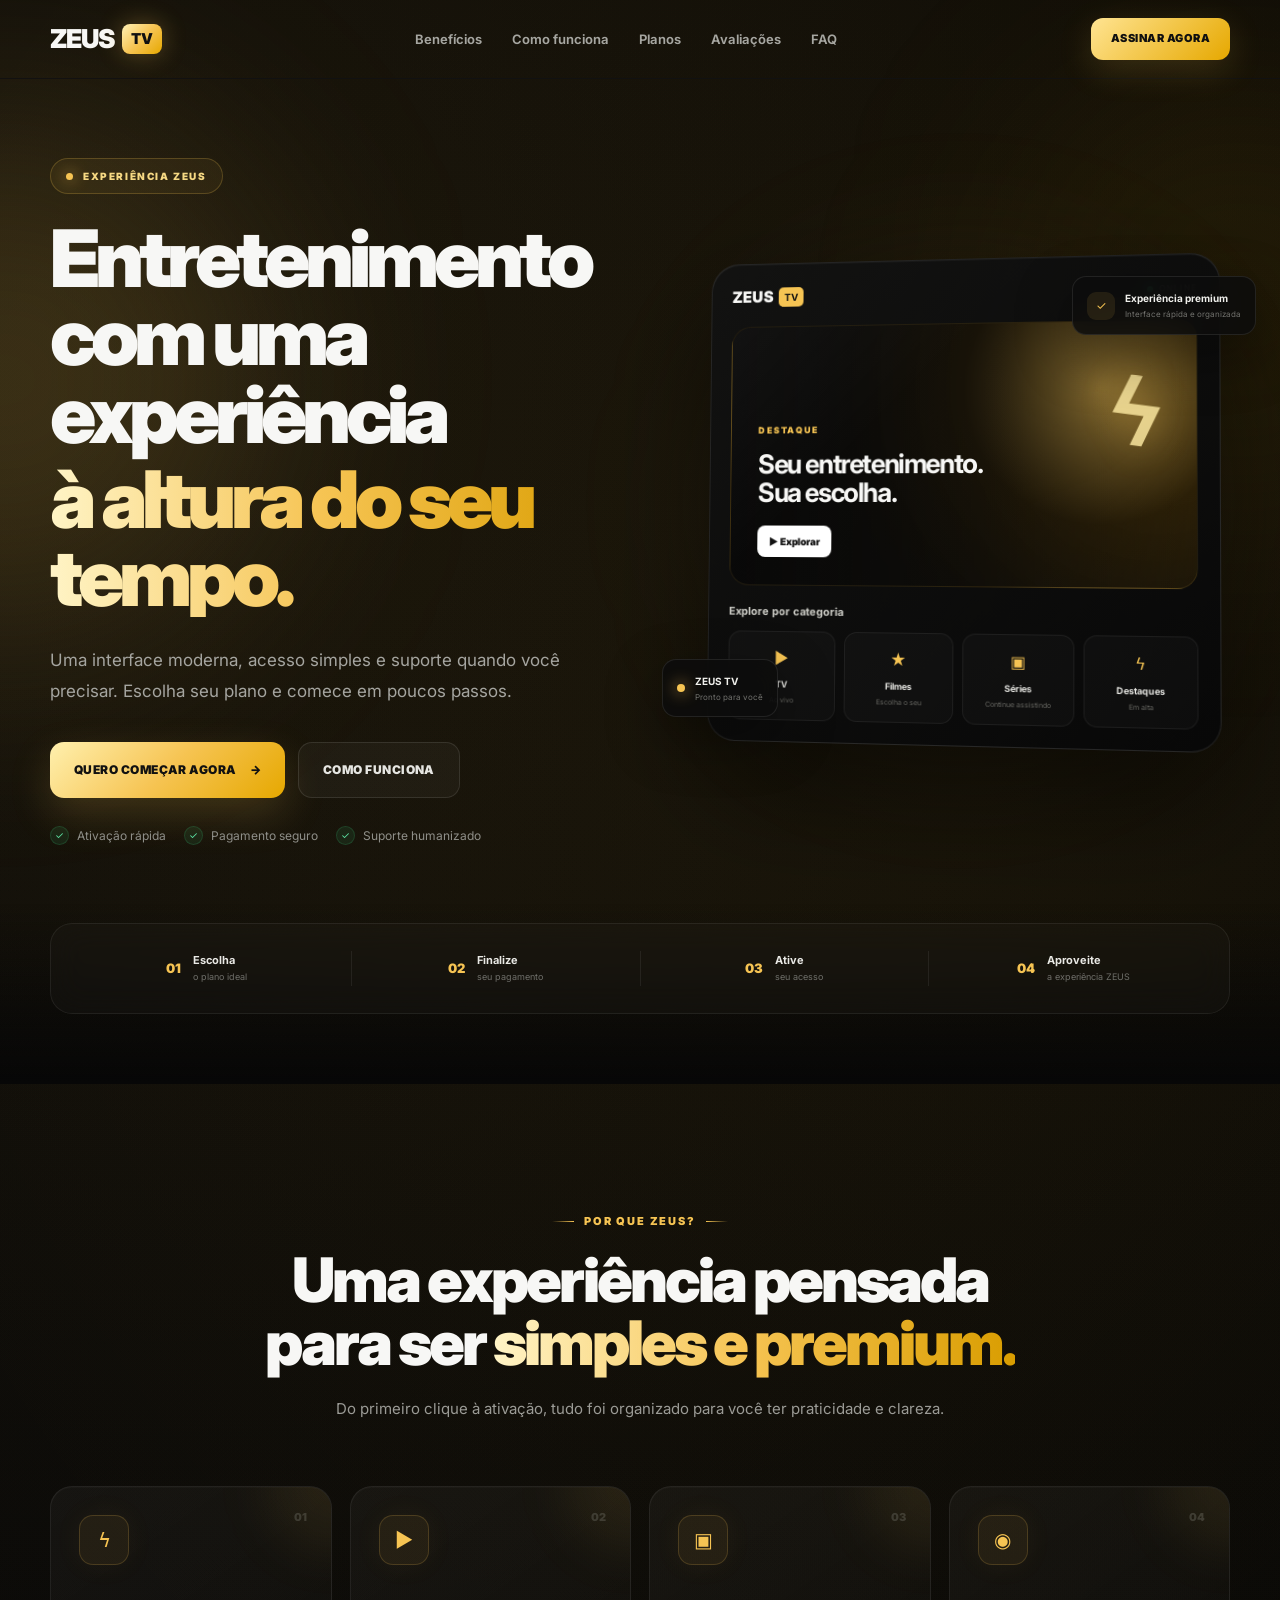
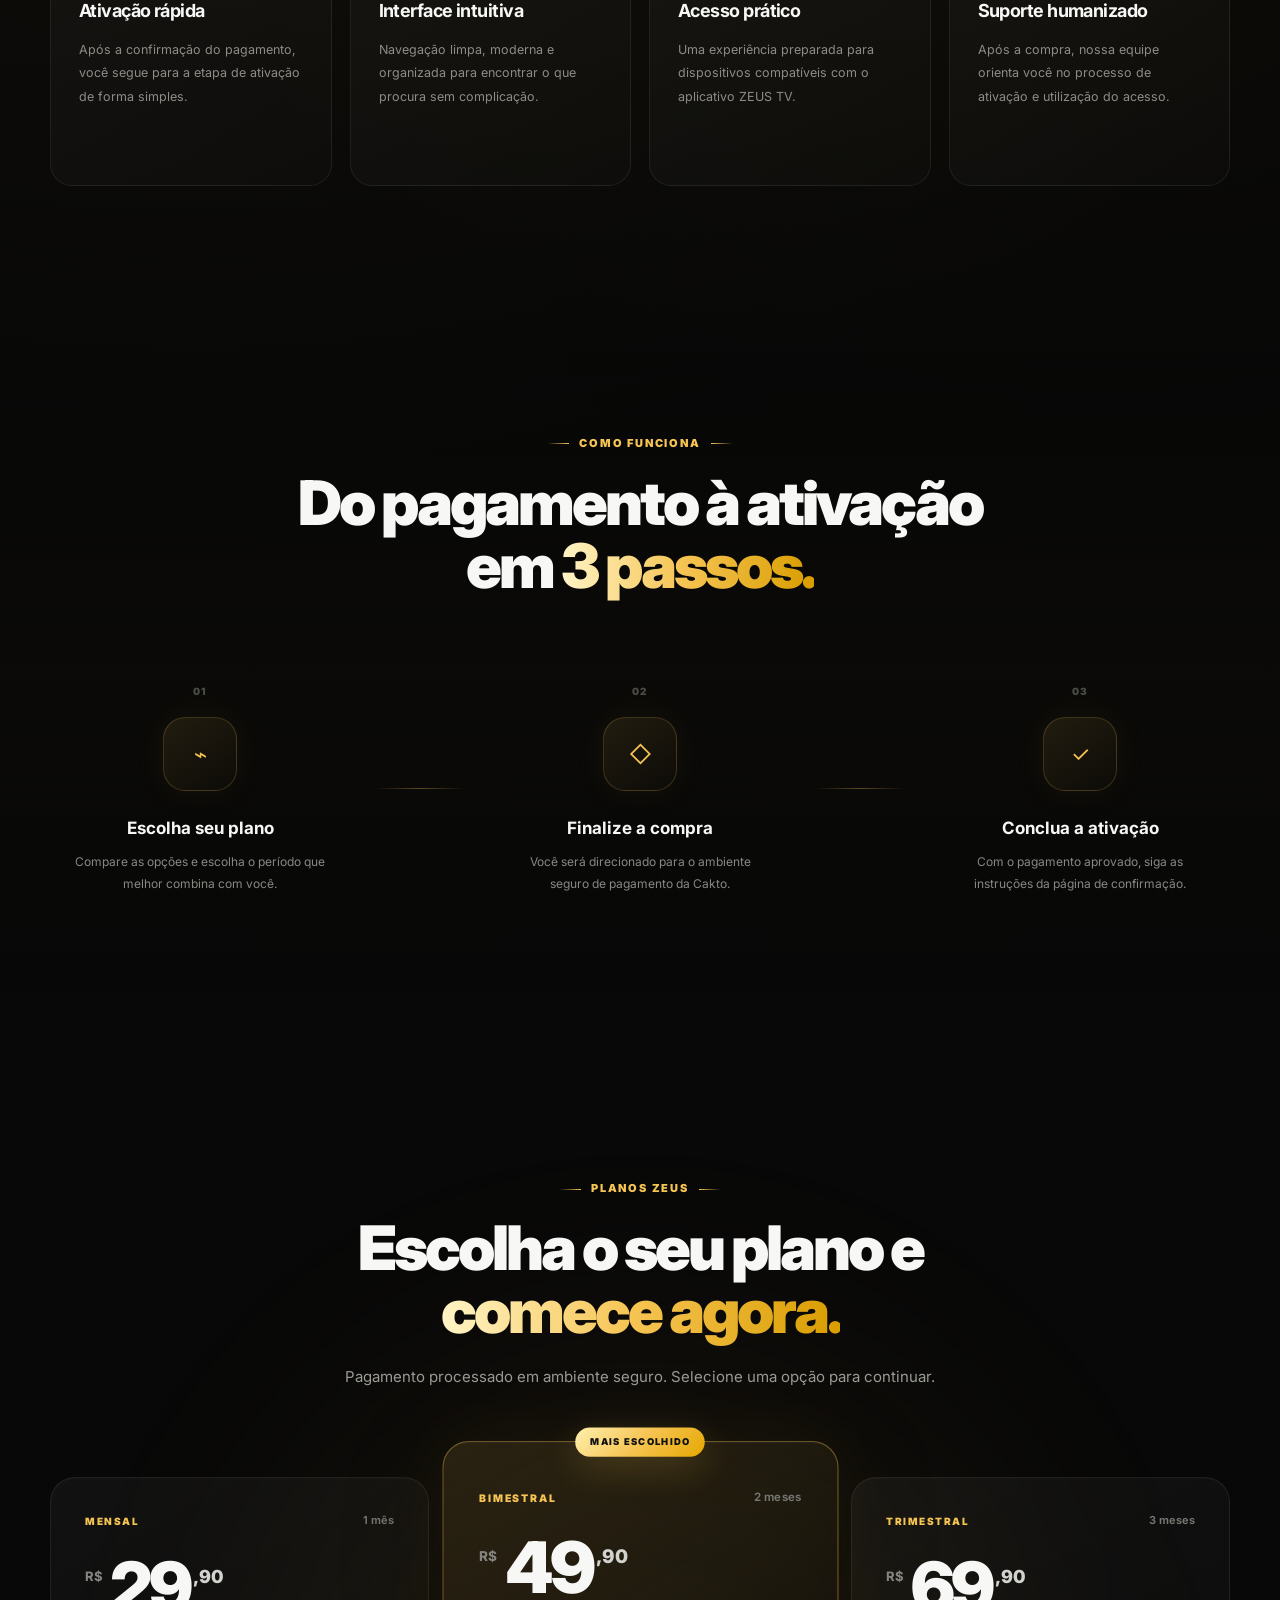
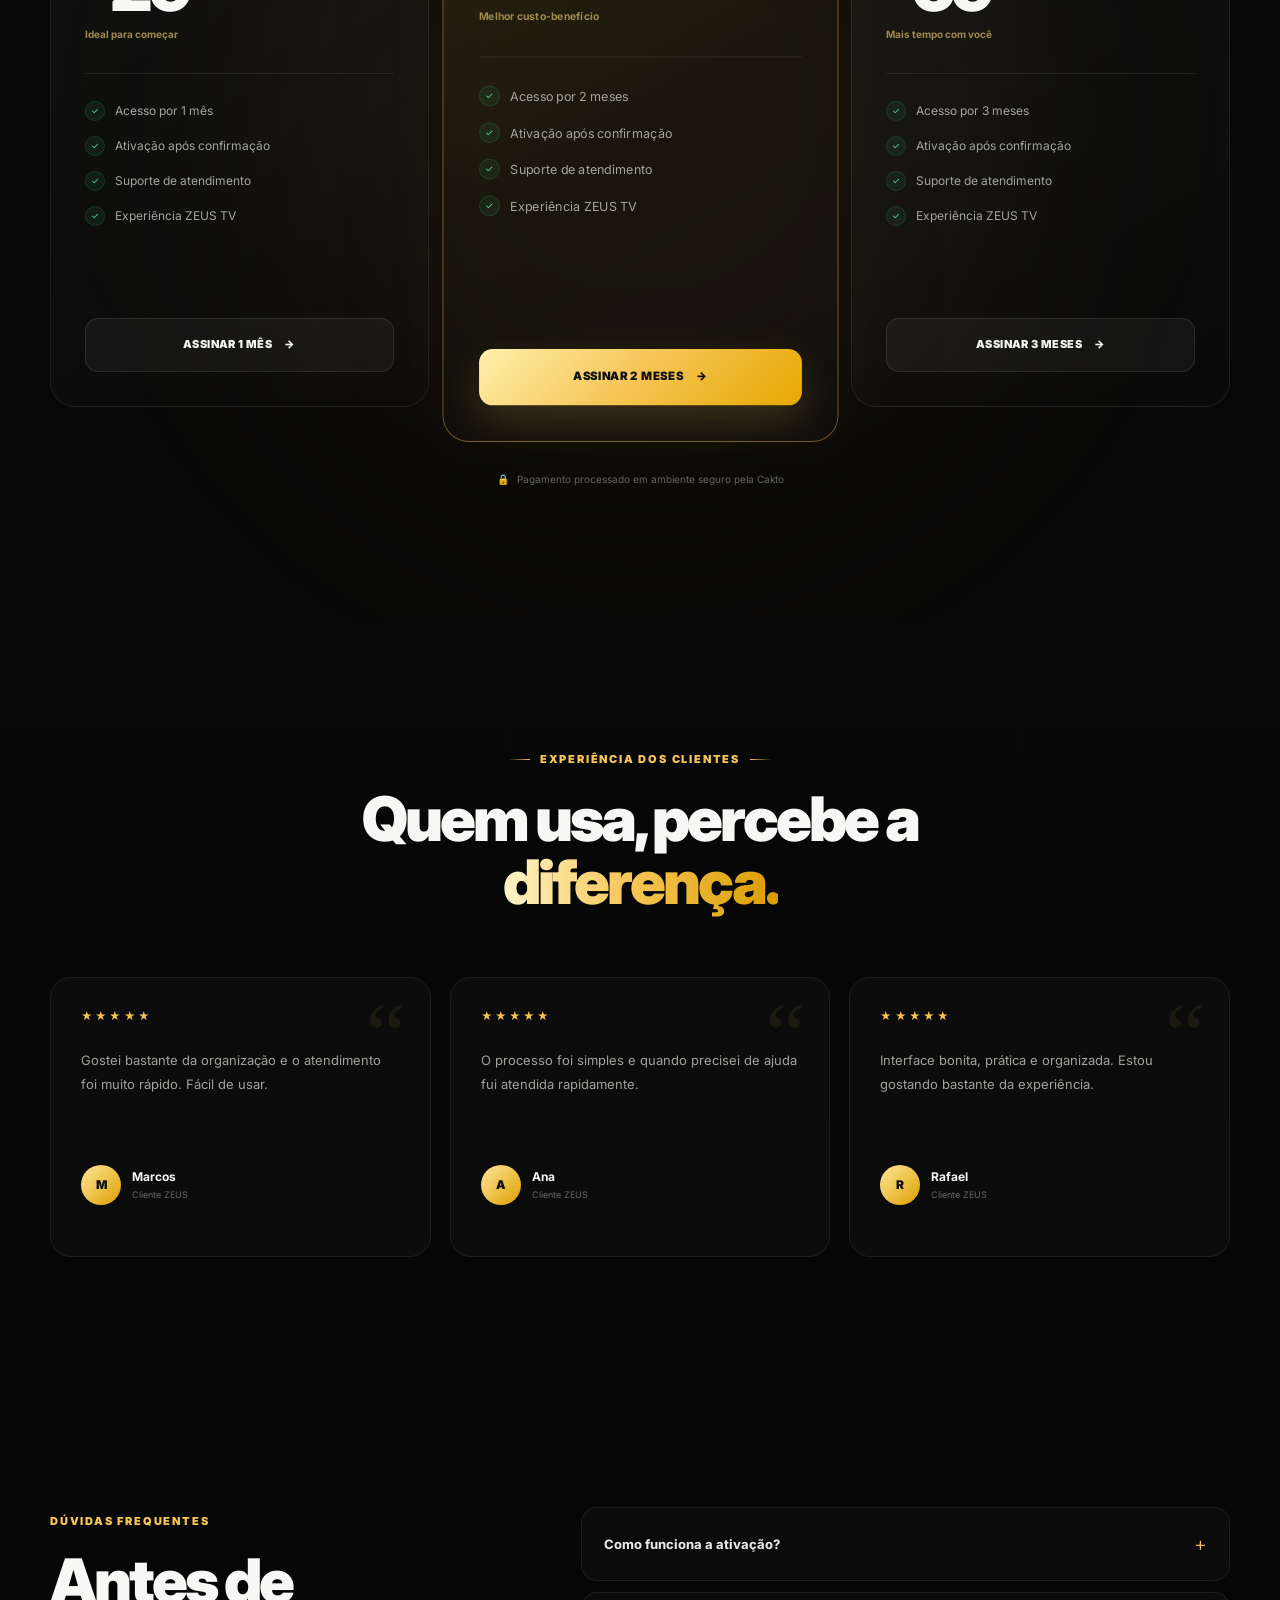
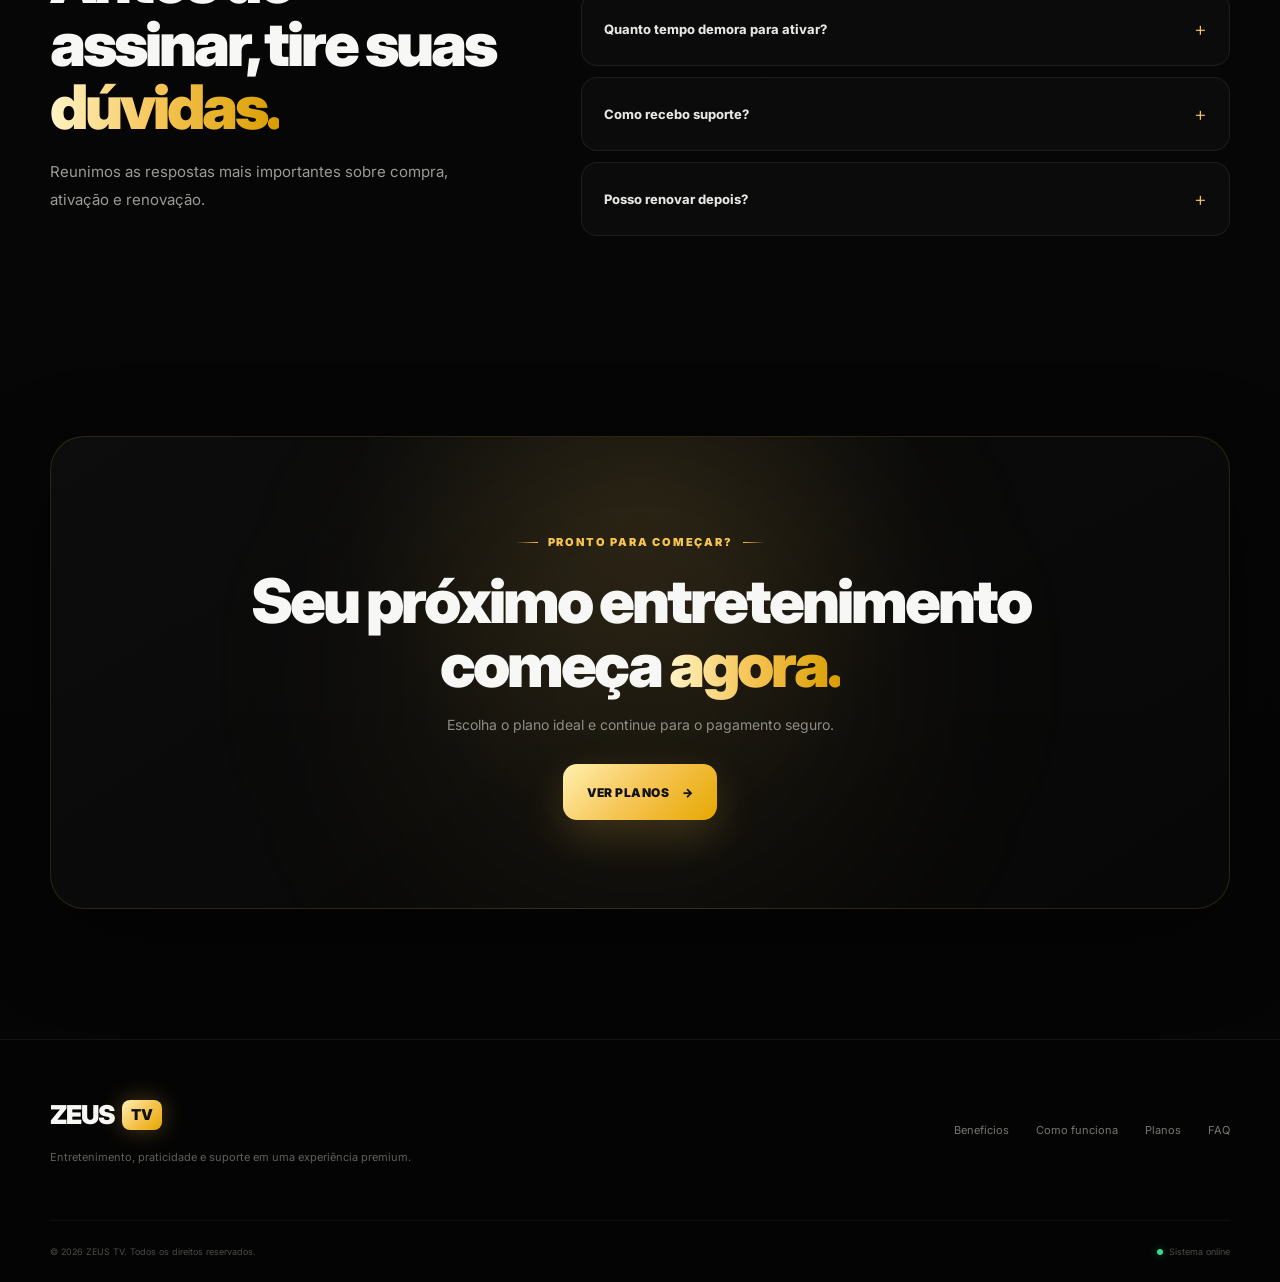
==== commit 1d8c0e4d: "Atualiza site ZEUS para versao premium" ====
--- a/index.html
+++ b/index.html
@@ -1,1101 +1,506 @@
 <!DOCTYPE html>
 <html lang="pt-BR">
-
 <head>
     <meta charset="UTF-8">
-
     <meta name="viewport" content="width=device-width, initial-scale=1.0">
-
-    <meta name="description"
-        content="ZEUS TV - Entretenimento completo em um só lugar. Escolha seu plano e comece agora.">
-
+    <meta name="description" content="ZEUS TV - entretenimento, praticidade e uma experiência premium na sua tela.">
+    <meta name="theme-color" content="#070707">
     <title>ZEUS TV | Entretenimento sem limites</title>
 
-    <!-- Fonte Google -->
     <link rel="preconnect" href="https://fonts.googleapis.com">
     <link rel="preconnect" href="https://fonts.gstatic.com" crossorigin>
-
-    <link
-        href="https://fonts.googleapis.com/css2?family=Inter:wght@400;500;600;700;800;900&display=swap"
-        rel="stylesheet">
-
-    <!-- CSS -->
+    <link href="https://fonts.googleapis.com/css2?family=Inter:wght@400;500;600;700;800;900&display=swap" rel="stylesheet">
+
     <link rel="stylesheet" href="style.css">
 </head>
 
 <body>
-
-    <!-- =========================
-         HEADER
-    ========================== -->
-
-    <header class="header">
-
-        <div class="container header-container">
-
-            <a href="#inicio" class="logo">
-                <span class="logo-zeus">ZEUS</span>
-                <span class="logo-tv">TV</span>
+    <div class="page-noise" aria-hidden="true"></div>
+
+    <header class="header" id="topo">
+        <div class="container header-inner">
+            <a class="brand" href="#inicio" aria-label="ZEUS TV - início">
+                <span class="brand-word">ZEUS</span>
+                <span class="brand-tv">TV</span>
             </a>
 
-            <nav class="menu">
-
+            <nav class="desktop-nav" aria-label="Navegação principal">
                 <a href="#beneficios">Benefícios</a>
-
                 <a href="#como-funciona">Como funciona</a>
-
                 <a href="#planos">Planos</a>
-
-                <a href="#duvidas">Dúvidas</a>
-
+                <a href="#depoimentos">Avaliações</a>
+                <a href="#faq">FAQ</a>
             </nav>
 
-            <a href="#planos" class="btn-header">
-                ASSINAR AGORA
-            </a>
-
+            <a class="header-cta" href="#planos">ASSINAR AGORA</a>
+
+            <button class="menu-toggle" type="button" aria-label="Abrir menu" aria-expanded="false">
+                <span></span>
+                <span></span>
+            </button>
         </div>
 
+        <div class="mobile-menu" aria-hidden="true">
+            <div class="container mobile-menu-inner">
+                <a href="#beneficios">Benefícios</a>
+                <a href="#como-funciona">Como funciona</a>
+                <a href="#planos">Planos</a>
+                <a href="#depoimentos">Avaliações</a>
+                <a href="#faq">FAQ</a>
+            </div>
+        </div>
     </header>
 
-
-    <!-- =========================
-         HERO
-    ========================== -->
-
     <main>
-
         <section class="hero" id="inicio">
-
-            <div class="hero-glow hero-glow-1"></div>
-            <div class="hero-glow hero-glow-2"></div>
-
-            <div class="container hero-container">
-
-                <div class="hero-content">
-
-                    <div class="hero-badge">
-
-                        <span class="badge-dot"></span>
-
-                        ENTRETENIMENTO NA SUA TELA
-
+            <div class="hero-orb hero-orb-a" aria-hidden="true"></div>
+            <div class="hero-orb hero-orb-b" aria-hidden="true"></div>
+
+            <div class="container hero-grid">
+                <div class="hero-copy reveal">
+                    <div class="eyebrow">
+                        <span class="eyebrow-dot"></span>
+                        EXPERIÊNCIA ZEUS
                     </div>
 
                     <h1>
-
-                        Todo o entretenimento que você gosta
-
-                        <span>em um só lugar.</span>
-
+                        Entretenimento com uma experiência
+                        <span class="gradient-text">à altura do seu tempo.</span>
                     </h1>
 
-                    <p class="hero-description">
-
-                        Tenha uma experiência moderna, rápida e prática para aproveitar
-                        seus conteúdos favoritos diretamente nos seus dispositivos.
-
+                    <p class="hero-lead">
+                        Uma interface moderna, acesso simples e suporte quando você precisar.
+                        Escolha seu plano e comece em poucos passos.
                     </p>
 
-
                     <div class="hero-actions">
-
-                        <a href="#planos" class="btn-primary">
-
+                        <a class="btn btn-gold" href="#planos">
                             QUERO COMEÇAR AGORA
-
+                            <span aria-hidden="true">→</span>
+                        </a>
+                        <a class="btn btn-ghost" href="#como-funciona">COMO FUNCIONA</a>
+                    </div>
+
+                    <div class="hero-proof">
+                        <div>
+                            <span class="proof-icon">✓</span>
+                            <span>Ativação rápida</span>
+                        </div>
+                        <div>
+                            <span class="proof-icon">✓</span>
+                            <span>Pagamento seguro</span>
+                        </div>
+                        <div>
+                            <span class="proof-icon">✓</span>
+                            <span>Suporte humanizado</span>
+                        </div>
+                    </div>
+                </div>
+
+                <div class="hero-showcase reveal">
+                    <div class="device-shadow" aria-hidden="true"></div>
+
+                    <div class="device">
+                        <div class="device-top">
+                            <div class="mini-brand">
+                                <span>ZEUS</span><b>TV</b>
+                            </div>
+                            <div class="device-status">
+                                <span></span>
+                                ONLINE
+                            </div>
+                        </div>
+
+                        <div class="device-feature">
+                            <div class="device-copy">
+                                <small>DESTAQUE</small>
+                                <h2>Seu entretenimento.<br>Sua escolha.</h2>
+                                <span class="watch-pill">▶ Explorar</span>
+                            </div>
+                            <div class="bolt-mark" aria-hidden="true">ϟ</div>
+                        </div>
+
+                        <div class="device-label">Explore por categoria</div>
+
+                        <div class="device-grid">
+                            <div class="device-tile">
+                                <span class="tile-icon">▶</span>
+                                <strong>TV</strong>
+                                <small>Ao vivo</small>
+                            </div>
+                            <div class="device-tile">
+                                <span class="tile-icon">★</span>
+                                <strong>Filmes</strong>
+                                <small>Escolha o seu</small>
+                            </div>
+                            <div class="device-tile">
+                                <span class="tile-icon">▣</span>
+                                <strong>Séries</strong>
+                                <small>Continue assistindo</small>
+                            </div>
+                            <div class="device-tile">
+                                <span class="tile-icon">ϟ</span>
+                                <strong>Destaques</strong>
+                                <small>Em alta</small>
+                            </div>
+                        </div>
+                    </div>
+
+                    <div class="floating-card floating-card-top">
+                        <span>✓</span>
+                        <div>
+                            <strong>Experiência premium</strong>
+                            <small>Interface rápida e organizada</small>
+                        </div>
+                    </div>
+
+                    <div class="floating-card floating-card-bottom">
+                        <span class="gold-dot"></span>
+                        <div>
+                            <strong>ZEUS TV</strong>
+                            <small>Pronto para você</small>
+                        </div>
+                    </div>
+                </div>
+            </div>
+
+            <div class="container trust-strip reveal">
+                <div class="trust-item">
+                    <span class="trust-number">01</span>
+                    <div><strong>Escolha</strong><small>o plano ideal</small></div>
+                </div>
+                <div class="trust-separator"></div>
+                <div class="trust-item">
+                    <span class="trust-number">02</span>
+                    <div><strong>Finalize</strong><small>seu pagamento</small></div>
+                </div>
+                <div class="trust-separator"></div>
+                <div class="trust-item">
+                    <span class="trust-number">03</span>
+                    <div><strong>Ative</strong><small>seu acesso</small></div>
+                </div>
+                <div class="trust-separator"></div>
+                <div class="trust-item">
+                    <span class="trust-number">04</span>
+                    <div><strong>Aproveite</strong><small>a experiência ZEUS</small></div>
+                </div>
+            </div>
+        </section>
+
+        <section class="section benefits" id="beneficios">
+            <div class="container">
+                <div class="section-heading reveal">
+                    <span class="section-kicker">POR QUE ZEUS?</span>
+                    <h2>Uma experiência pensada para ser <span class="gradient-text">simples e premium.</span></h2>
+                    <p>Do primeiro clique à ativação, tudo foi organizado para você ter praticidade e clareza.</p>
+                </div>
+
+                <div class="benefit-grid">
+                    <article class="premium-card reveal">
+                        <div class="card-icon">ϟ</div>
+                        <span class="card-index">01</span>
+                        <h3>Ativação rápida</h3>
+                        <p>Após a confirmação do pagamento, você segue para a etapa de ativação de forma simples.</p>
+                    </article>
+
+                    <article class="premium-card reveal">
+                        <div class="card-icon">▶</div>
+                        <span class="card-index">02</span>
+                        <h3>Interface intuitiva</h3>
+                        <p>Navegação limpa, moderna e organizada para encontrar o que procura sem complicação.</p>
+                    </article>
+
+                    <article class="premium-card reveal">
+                        <div class="card-icon">▣</div>
+                        <span class="card-index">03</span>
+                        <h3>Acesso prático</h3>
+                        <p>Uma experiência preparada para dispositivos compatíveis com o aplicativo ZEUS TV.</p>
+                    </article>
+
+                    <article class="premium-card reveal">
+                        <div class="card-icon">◉</div>
+                        <span class="card-index">04</span>
+                        <h3>Suporte humanizado</h3>
+                        <p>Após a compra, nossa equipe orienta você no processo de ativação e utilização do acesso.</p>
+                    </article>
+                </div>
+            </div>
+        </section>
+
+        <section class="section process-section" id="como-funciona">
+            <div class="container">
+                <div class="section-heading reveal">
+                    <span class="section-kicker">COMO FUNCIONA</span>
+                    <h2>Do pagamento à ativação em <span class="gradient-text">3 passos.</span></h2>
+                </div>
+
+                <div class="process-grid">
+                    <article class="process-card reveal">
+                        <span class="process-number">01</span>
+                        <div class="process-icon">⌁</div>
+                        <h3>Escolha seu plano</h3>
+                        <p>Compare as opções e escolha o período que melhor combina com você.</p>
+                    </article>
+
+                    <div class="process-line" aria-hidden="true"></div>
+
+                    <article class="process-card reveal">
+                        <span class="process-number">02</span>
+                        <div class="process-icon">◇</div>
+                        <h3>Finalize a compra</h3>
+                        <p>Você será direcionado para o ambiente seguro de pagamento da Cakto.</p>
+                    </article>
+
+                    <div class="process-line" aria-hidden="true"></div>
+
+                    <article class="process-card reveal">
+                        <span class="process-number">03</span>
+                        <div class="process-icon">✓</div>
+                        <h3>Conclua a ativação</h3>
+                        <p>Com o pagamento aprovado, siga as instruções da página de confirmação.</p>
+                    </article>
+                </div>
+            </div>
+        </section>
+
+        <section class="section plans-section" id="planos">
+            <div class="plan-orb" aria-hidden="true"></div>
+
+            <div class="container">
+                <div class="section-heading reveal">
+                    <span class="section-kicker">PLANOS ZEUS</span>
+                    <h2>Escolha o seu plano e <span class="gradient-text">comece agora.</span></h2>
+                    <p>Pagamento processado em ambiente seguro. Selecione uma opção para continuar.</p>
+                </div>
+
+                <div class="plans-grid">
+                    <article class="plan-card reveal">
+                        <div class="plan-header">
+                            <span class="plan-label">MENSAL</span>
+                            <span class="plan-time">1 mês</span>
+                        </div>
+
+                        <div class="price">
+                            <span class="price-currency">R$</span>
+                            <strong>29</strong>
+                            <span class="price-cents">,90</span>
+                        </div>
+
+                        <p class="plan-note">Ideal para começar</p>
+
+                        <div class="plan-divider"></div>
+
+                        <ul class="plan-list">
+                            <li><span>✓</span>Acesso por 1 mês</li>
+                            <li><span>✓</span>Ativação após confirmação</li>
+                            <li><span>✓</span>Suporte de atendimento</li>
+                            <li><span>✓</span>Experiência ZEUS TV</li>
+                        </ul>
+
+                        <a class="plan-button" href="https://pay.cakto.com.br/jwyi27m_714880">
+                            ASSINAR 1 MÊS
                             <span>→</span>
-
                         </a>
-
-                        <a href="#como-funciona" class="btn-secondary">
-
-                            COMO FUNCIONA
-
+                    </article>
+
+                    <article class="plan-card featured reveal">
+                        <div class="popular-badge">MAIS ESCOLHIDO</div>
+
+                        <div class="plan-header">
+                            <span class="plan-label">BIMESTRAL</span>
+                            <span class="plan-time">2 meses</span>
+                        </div>
+
+                        <div class="price">
+                            <span class="price-currency">R$</span>
+                            <strong>49</strong>
+                            <span class="price-cents">,90</span>
+                        </div>
+
+                        <p class="plan-note">Melhor custo-benefício</p>
+
+                        <div class="plan-divider"></div>
+
+                        <ul class="plan-list">
+                            <li><span>✓</span>Acesso por 2 meses</li>
+                            <li><span>✓</span>Ativação após confirmação</li>
+                            <li><span>✓</span>Suporte de atendimento</li>
+                            <li><span>✓</span>Experiência ZEUS TV</li>
+                        </ul>
+
+                        <a class="plan-button plan-button-gold" href="https://pay.cakto.com.br/3jxp7vp">
+                            ASSINAR 2 MESES
+                            <span>→</span>
                         </a>
-
-                    </div>
-
-
-                    <div class="hero-features">
-
-                        <div class="hero-feature">
-                            <span>✓</span>
-                            Ativação rápida
-                        </div>
-
-                        <div class="hero-feature">
-                            <span>✓</span>
-                            Fácil de usar
-                        </div>
-
-                        <div class="hero-feature">
-                            <span>✓</span>
-                            Suporte via WhatsApp
-                        </div>
-
-                    </div>
-
-                </div>
-
-
-                <!-- MOCKUP DO APP -->
-
-                <div class="hero-visual">
-
-                    <div class="mockup-glow"></div>
-
-                    <div class="app-card">
-
-                        <div class="app-topbar">
-
-                            <div class="app-logo">
-                                ZEUS <span>TV</span>
-                            </div>
-
-                            <div class="app-profile"></div>
-
-                        </div>
-
-
-                        <div class="app-banner">
-
-                            <div class="banner-content">
-
-                                <span>DESTAQUE</span>
-
-                                <h3>
-                                    Seu entretenimento.
-                                    Sua escolha.
-                                </h3>
-
-                                <div class="fake-button">
-                                    ▶ Assistir
-                                </div>
-
-                            </div>
-
-                        </div>
-
-
-                        <div class="app-category-title">
-                            Categorias
-                        </div>
-
-
-                        <div class="app-grid">
-
-                            <div class="mini-card">
-                                <span>▶</span>
-                                <p>TV</p>
-                            </div>
-
-                            <div class="mini-card">
-                                <span>★</span>
-                                <p>Filmes</p>
-                            </div>
-
-                            <div class="mini-card">
-                                <span>▣</span>
-                                <p>Séries</p>
-                            </div>
-
-                            <div class="mini-card">
-                                <span>⚡</span>
-                                <p>Destaques</p>
-                            </div>
-
-                        </div>
-
-                    </div>
-
-                </div>
-
-            </div>
-
-        </section>
-
-
-
-        <!-- =========================
-             NÚMEROS / CONFIANÇA
-        ========================== -->
-
-        <section class="stats">
-
-            <div class="container stats-container">
-
-                <div class="stat">
-
-                    <strong>01</strong>
-
-                    <span>Escolha seu plano</span>
-
-                </div>
-
-
-                <div class="stat-divider"></div>
-
-
-                <div class="stat">
-
-                    <strong>02</strong>
-
-                    <span>Faça seu pagamento</span>
-
-                </div>
-
-
-                <div class="stat-divider"></div>
-
-
-                <div class="stat">
-
-                    <strong>03</strong>
-
-                    <span>Solicite sua ativação</span>
-
-                </div>
-
-
-                <div class="stat-divider"></div>
-
-
-                <div class="stat">
-
-                    <strong>04</strong>
-
-                    <span>Comece a aproveitar</span>
-
-                </div>
-
-            </div>
-
-        </section>
-
-
-
-        <!-- =========================
-             BENEFÍCIOS
-        ========================== -->
-
-        <section class="beneficios section" id="beneficios">
-
+                    </article>
+
+                    <article class="plan-card reveal">
+                        <div class="plan-header">
+                            <span class="plan-label">TRIMESTRAL</span>
+                            <span class="plan-time">3 meses</span>
+                        </div>
+
+                        <div class="price">
+                            <span class="price-currency">R$</span>
+                            <strong>69</strong>
+                            <span class="price-cents">,90</span>
+                        </div>
+
+                        <p class="plan-note">Mais tempo com você</p>
+
+                        <div class="plan-divider"></div>
+
+                        <ul class="plan-list">
+                            <li><span>✓</span>Acesso por 3 meses</li>
+                            <li><span>✓</span>Ativação após confirmação</li>
+                            <li><span>✓</span>Suporte de atendimento</li>
+                            <li><span>✓</span>Experiência ZEUS TV</li>
+                        </ul>
+
+                        <a class="plan-button" href="https://pay.cakto.com.br/b5e8edp">
+                            ASSINAR 3 MESES
+                            <span>→</span>
+                        </a>
+                    </article>
+                </div>
+
+                <div class="payment-trust reveal">
+                    <span>🔒</span>
+                    Pagamento processado em ambiente seguro pela Cakto
+                </div>
+            </div>
+        </section>
+
+        <section class="section testimonials" id="depoimentos">
             <div class="container">
-
-                <div class="section-heading">
-
-                    <span class="section-label">
-                        POR QUE ESCOLHER A ZEUS?
-                    </span>
-
-                    <h2>
-                        Uma experiência feita para
-                        <span>ser simples.</span>
-                    </h2>
-
-                    <p>
-                        Tudo pensado para você acessar seus conteúdos com praticidade
-                        e contar com suporte quando precisar.
-                    </p>
-
-                </div>
-
-
-                <div class="beneficios-grid">
-
-
-                    <article class="beneficio-card">
-
-                        <div class="beneficio-icon">
-                            ⚡
-                        </div>
-
-                        <h3>
-                            Ativação rápida
-                        </h3>
-
-                        <p>
-                            Após a confirmação do pagamento, fale com nosso atendimento
-                            para solicitar sua ativação.
-                        </p>
-
-                    </article>
-
-
-
-                    <article class="beneficio-card">
-
-                        <div class="beneficio-icon">
-                            ▶
-                        </div>
-
-                        <h3>
-                            Interface intuitiva
-                        </h3>
-
-                        <p>
-                            Navegação organizada para você encontrar o que procura
-                            de maneira simples e rápida.
-                        </p>
-
-                    </article>
-
-
-
-                    <article class="beneficio-card">
-
-                        <div class="beneficio-icon">
-                            📱
-                        </div>
-
-                        <h3>
-                            Acesso prático
-                        </h3>
-
-                        <p>
-                            Tenha uma experiência confortável em dispositivos
-                            compatíveis com o aplicativo.
-                        </p>
-
-                    </article>
-
-
-
-                    <article class="beneficio-card">
-
-                        <div class="beneficio-icon">
-                            💬
-                        </div>
-
-                        <h3>
-                            Suporte humanizado
-                        </h3>
-
-                        <p>
-                            Precisou de ajuda? Nosso atendimento pelo WhatsApp
-                            está pronto para orientar você.
-                        </p>
-
-                    </article>
-
-                </div>
-
-            </div>
-
-        </section>
-
-
-
-        <!-- =========================
-             COMO FUNCIONA
-        ========================== -->
-
-        <section class="como-funciona section" id="como-funciona">
-
-            <div class="container">
-
-                <div class="section-heading">
-
-                    <span class="section-label">
-                        É MUITO FÁCIL
-                    </span>
-
-                    <h2>
-                        Comece em apenas
-                        <span>3 passos.</span>
-                    </h2>
-
-                </div>
-
-
-                <div class="steps">
-
-
-                    <div class="step-card">
-
-                        <div class="step-number">
-                            01
-                        </div>
-
-                        <h3>
-                            Escolha seu plano
-                        </h3>
-
-                        <p>
-                            Escolha abaixo a opção que melhor combina com você.
-                        </p>
-
-                    </div>
-
-
-                    <div class="step-line"></div>
-
-
-                    <div class="step-card">
-
-                        <div class="step-number">
-                            02
-                        </div>
-
-                        <h3>
-                            Finalize a compra
-                        </h3>
-
-                        <p>
-                            Você será direcionado para uma página segura de pagamento.
-                        </p>
-
-                    </div>
-
-
-                    <div class="step-line"></div>
-
-
-                    <div class="step-card">
-
-                        <div class="step-number">
-                            03
-                        </div>
-
-                        <h3>
-                            Ative seu acesso
-                        </h3>
-
-                        <p>
-                            Após a compra, fale conosco pelo WhatsApp para concluir
-                            sua ativação.
-                        </p>
-
-                    </div>
-
-                </div>
-
-            </div>
-
-        </section>
-
-
-
-        <!-- =========================
-             PLANOS
-        ========================== -->
-
-        <section class="planos section" id="planos">
-
-            <div class="plans-glow"></div>
-
-            <div class="container">
-
-                <div class="section-heading">
-
-                    <span class="section-label">
-                        ESCOLHA SEU PLANO
-                    </span>
-
-                    <h2>
-                        Escolha quanto tempo você
-                        <span>quer aproveitar.</span>
-                    </h2>
-
-                    <p>
-                        Selecione uma das opções abaixo para continuar.
-                    </p>
-
-                </div>
-
-
-                <div class="plans-grid">
-
-
-                    <!-- PLANO 1 MÊS -->
-
-                    <article class="plan-card">
-
-                        <div class="plan-name">
-                            MENSAL
-                        </div>
-
-                        <div class="plan-period">
-                            1 mês
-                        </div>
-
-                        <div class="plan-price">
-
-                            <span class="currency">
-                                R$
-                            </span>
-
-                            <strong>
-                                29
-                            </strong>
-
-                            <span class="cents">
-                                ,90
-                            </span>
-
-                        </div>
-
-                        <div class="plan-divider"></div>
-
-
-                        <ul class="plan-benefits">
-
-                            <li>
-                                <span>✓</span>
-                                Acesso por 1 mês
-                            </li>
-
-                            <li>
-                                <span>✓</span>
-                                Suporte via WhatsApp
-                            </li>
-
-                            <li>
-                                <span>✓</span>
-                                Ativação rápida
-                            </li>
-
-                            <li>
-                                <span>✓</span>
-                                Experiência ZEUS TV
-                            </li>
-
-                        </ul>
-
-
-                        <!-- TROCAR PELO LINK DO CHECKOUT -->
-
-                        <a
-                            href="#"
-                            class="btn-plan checkout-link"
-                            data-plan="mensal">
-
-                            ASSINAR 1 MÊS
-
-                        </a>
-
-                    </article>
-
-
-
-                    <!-- PLANO 2 MESES -->
-
-                    <article class="plan-card plan-featured">
-
-                        <div class="popular-badge">
-                            MAIS ESCOLHIDO
-                        </div>
-
-                        <div class="plan-name">
-                            BIMESTRAL
-                        </div>
-
-                        <div class="plan-period">
-                            2 meses
-                        </div>
-
-                        <div class="plan-price">
-
-                            <span class="currency">
-                                R$
-                            </span>
-
-                            <strong>
-                                49
-                            </strong>
-
-                            <span class="cents">
-                                ,90
-                            </span>
-
-                        </div>
-
-                        <div class="plan-saving">
-                            Melhor custo-benefício
-                        </div>
-
-                        <div class="plan-divider"></div>
-
-
-                        <ul class="plan-benefits">
-
-                            <li>
-                                <span>✓</span>
-                                Acesso por 2 meses
-                            </li>
-
-                            <li>
-                                <span>✓</span>
-                                Suporte via WhatsApp
-                            </li>
-
-                            <li>
-                                <span>✓</span>
-                                Ativação rápida
-                            </li>
-
-                            <li>
-                                <span>✓</span>
-                                Experiência ZEUS TV
-                            </li>
-
-                        </ul>
-
-
-                        <!-- TROCAR PELO LINK DO CHECKOUT -->
-
-                        <a
-                            href="#"
-                            class="btn-plan btn-plan-featured checkout-link"
-                            data-plan="bimestral">
-
-                            ASSINAR 2 MESES
-
-                        </a>
-
-                    </article>
-
-
-
-                    <!-- PLANO 3 MESES -->
-
-                    <article class="plan-card">
-
-                        <div class="plan-name">
-                            TRIMESTRAL
-                        </div>
-
-                        <div class="plan-period">
-                            3 meses
-                        </div>
-
-                        <div class="plan-price">
-
-                            <span class="currency">
-                                R$
-                            </span>
-
-                            <strong>
-                                69
-                            </strong>
-
-                            <span class="cents">
-                                ,90
-                            </span>
-
-                        </div>
-
-                        <div class="plan-saving">
-                            Mais tempo, mais economia
-                        </div>
-
-                        <div class="plan-divider"></div>
-
-
-                        <ul class="plan-benefits">
-
-                            <li>
-                                <span>✓</span>
-                                Acesso por 3 meses
-                            </li>
-
-                            <li>
-                                <span>✓</span>
-                                Suporte via WhatsApp
-                            </li>
-
-                            <li>
-                                <span>✓</span>
-                                Ativação rápida
-                            </li>
-
-                            <li>
-                                <span>✓</span>
-                                Experiência ZEUS TV
-                            </li>
-
-                        </ul>
-
-
-                        <!-- TROCAR PELO LINK DO CHECKOUT -->
-
-                        <a
-                            href="#"
-                            class="btn-plan checkout-link"
-                            data-plan="trimestral">
-
-                            ASSINAR 3 MESES
-
-                        </a>
-
-                    </article>
-
-                </div>
-
-
-                <div class="payment-security">
-
-                    <span>🔒</span>
-
-                    Pagamento processado em ambiente seguro
-
-                </div>
-
-            </div>
-
-        </section>
-
-
-
-        <!-- =========================
-             DEPOIMENTOS
-        ========================== -->
-
-        <section class="depoimentos section">
-
-            <div class="container">
-
-                <div class="section-heading">
-
-                    <span class="section-label">
-                        EXPERIÊNCIA DOS CLIENTES
-                    </span>
-
-                    <h2>
-                        Quem conhece,
-                        <span>recomenda.</span>
-                    </h2>
-
-                </div>
-
-
-                <div class="testimonials-grid">
-
-
-                    <article class="testimonial-card">
-
-                        <div class="stars">
-                            ★★★★★
-                        </div>
-
-                        <p>
-                            “Gostei bastante da organização e o atendimento foi
-                            muito rápido. Fácil de usar.”
-                        </p>
-
+                <div class="section-heading reveal">
+                    <span class="section-kicker">EXPERIÊNCIA DOS CLIENTES</span>
+                    <h2>Quem usa, percebe a <span class="gradient-text">diferença.</span></h2>
+                </div>
+
+                <div class="testimonial-grid">
+                    <article class="testimonial-card reveal">
+                        <div class="quote-mark">“</div>
+                        <div class="stars">★★★★★</div>
+                        <p>Gostei bastante da organização e o atendimento foi muito rápido. Fácil de usar.</p>
                         <div class="client">
-
-                            <div class="client-avatar">
-                                M
-                            </div>
-
-                            <div>
-                                <strong>Marcos</strong>
-                                <span>Cliente ZEUS</span>
-                            </div>
-
-                        </div>
-
-                    </article>
-
-
-                    <article class="testimonial-card">
-
-                        <div class="stars">
-                            ★★★★★
-                        </div>
-
-                        <p>
-                            “O processo foi simples e quando precisei de ajuda
-                            fui atendida pelo WhatsApp.”
-                        </p>
-
+                            <span class="avatar">M</span>
+                            <div><strong>Marcos</strong><small>Cliente ZEUS</small></div>
+                        </div>
+                    </article>
+
+                    <article class="testimonial-card reveal">
+                        <div class="quote-mark">“</div>
+                        <div class="stars">★★★★★</div>
+                        <p>O processo foi simples e quando precisei de ajuda fui atendida rapidamente.</p>
                         <div class="client">
-
-                            <div class="client-avatar">
-                                A
-                            </div>
-
-                            <div>
-                                <strong>Ana</strong>
-                                <span>Cliente ZEUS</span>
-                            </div>
-
-                        </div>
-
-                    </article>
-
-
-                    <article class="testimonial-card">
-
-                        <div class="stars">
-                            ★★★★★
-                        </div>
-
-                        <p>
-                            “Interface muito bonita e prática. Estou gostando
-                            bastante da experiência.”
-                        </p>
-
+                            <span class="avatar">A</span>
+                            <div><strong>Ana</strong><small>Cliente ZEUS</small></div>
+                        </div>
+                    </article>
+
+                    <article class="testimonial-card reveal">
+                        <div class="quote-mark">“</div>
+                        <div class="stars">★★★★★</div>
+                        <p>Interface bonita, prática e organizada. Estou gostando bastante da experiência.</p>
                         <div class="client">
-
-                            <div class="client-avatar">
-                                R
-                            </div>
-
-                            <div>
-                                <strong>Rafael</strong>
-                                <span>Cliente ZEUS</span>
-                            </div>
-
-                        </div>
-
-                    </article>
-
-                </div>
-
-            </div>
-
-        </section>
-
-
-
-        <!-- =========================
-             FAQ
-        ========================== -->
-
-        <section class="faq section" id="duvidas">
-
-            <div class="container faq-container">
-
-                <div class="faq-intro">
-
-                    <span class="section-label">
-                        DÚVIDAS FREQUENTES
-                    </span>
-
-                    <h2>
-                        Ficou com alguma
-                        <span>dúvida?</span>
-                    </h2>
-
-                    <p>
-                        Confira as respostas para as principais dúvidas antes
-                        de escolher seu plano.
-                    </p>
-
-                </div>
-
+                            <span class="avatar">R</span>
+                            <div><strong>Rafael</strong><small>Cliente ZEUS</small></div>
+                        </div>
+                    </article>
+                </div>
+            </div>
+        </section>
+
+        <section class="section faq-section" id="faq">
+            <div class="container faq-layout">
+                <div class="faq-copy reveal">
+                    <span class="section-kicker">DÚVIDAS FREQUENTES</span>
+                    <h2>Antes de assinar, tire suas <span class="gradient-text">dúvidas.</span></h2>
+                    <p>Reunimos as respostas mais importantes sobre compra, ativação e renovação.</p>
+                </div>
 
                 <div class="faq-list">
-
-
-                    <div class="faq-item">
-
-                        <button class="faq-question">
-
-                            Como funciona a ativação?
-
-                            <span>+</span>
-
+                    <article class="faq-item reveal">
+                        <button class="faq-question" type="button" aria-expanded="false">
+                            <span>Como funciona a ativação?</span>
+                            <b>+</b>
                         </button>
-
                         <div class="faq-answer">
-
-                            <p>
-                                Após concluir sua compra, você será direcionado
-                                para nossa página de confirmação. Nela haverá
-                                um botão para falar diretamente com nosso
-                                atendimento pelo WhatsApp.
-                            </p>
-
-                        </div>
-
-                    </div>
-
-
-
-                    <div class="faq-item">
-
-                        <button class="faq-question">
-
-                            Quanto tempo demora para ativar?
-
-                            <span>+</span>
-
+                            <p>Depois que o pagamento for aprovado, você será direcionado para a página de confirmação com as instruções para concluir sua ativação.</p>
+                        </div>
+                    </article>
+
+                    <article class="faq-item reveal">
+                        <button class="faq-question" type="button" aria-expanded="false">
+                            <span>Quanto tempo demora para ativar?</span>
+                            <b>+</b>
                         </button>
-
                         <div class="faq-answer">
-
-                            <p>
-                                Após a confirmação do pagamento, entre em contato
-                                com nosso atendimento para iniciar o processo
-                                de ativação.
-                            </p>
-
-                        </div>
-
-                    </div>
-
-
-
-                    <div class="faq-item">
-
-                        <button class="faq-question">
-
-                            Como recebo ajuda?
-
-                            <span>+</span>
-
+                            <p>Após a aprovação do pagamento, siga as instruções da página de confirmação para iniciar o atendimento de ativação.</p>
+                        </div>
+                    </article>
+
+                    <article class="faq-item reveal">
+                        <button class="faq-question" type="button" aria-expanded="false">
+                            <span>Como recebo suporte?</span>
+                            <b>+</b>
                         </button>
-
                         <div class="faq-answer">
-
-                            <p>
-                                Nosso suporte é realizado pelo WhatsApp. Você pode
-                                falar diretamente com nossa equipe sempre que
-                                precisar de orientação.
-                            </p>
-
-                        </div>
-
-                    </div>
-
-
-
-                    <div class="faq-item">
-
-                        <button class="faq-question">
-
-                            Posso renovar depois?
-
-                            <span>+</span>
-
+                            <p>Depois da compra aprovada, a página de confirmação disponibiliza o canal de atendimento para orientar você.</p>
+                        </div>
+                    </article>
+
+                    <article class="faq-item reveal">
+                        <button class="faq-question" type="button" aria-expanded="false">
+                            <span>Posso renovar depois?</span>
+                            <b>+</b>
                         </button>
-
                         <div class="faq-answer">
-
-                            <p>
-                                Sim. Próximo ao vencimento você poderá escolher
-                                novamente o plano que preferir.
-                            </p>
-
-                        </div>
-
-                    </div>
-
-                </div>
-
-            </div>
-
-        </section>
-
-
-
-        <!-- =========================
-             CTA FINAL
-        ========================== -->
+                            <p>Sim. Próximo ao vencimento, você poderá escolher novamente o período que preferir.</p>
+                        </div>
+                    </article>
+                </div>
+            </div>
+        </section>
 
         <section class="final-cta">
-
-            <div class="final-cta-glow"></div>
-
-            <div class="container final-cta-container">
-
-                <span class="section-label">
-                    PRONTO PARA COMEÇAR?
-                </span>
-
-                <h2>
-                    Seu entretenimento começa
-                    <span>agora.</span>
-                </h2>
-
-                <p>
-                    Escolha seu plano e venha fazer parte da experiência ZEUS TV.
-                </p>
-
-                <a href="#planos" class="btn-primary">
-
+            <div class="container final-cta-box reveal">
+                <div class="cta-glow" aria-hidden="true"></div>
+
+                <span class="section-kicker">PRONTO PARA COMEÇAR?</span>
+                <h2>Seu próximo entretenimento começa <span class="gradient-text">agora.</span></h2>
+                <p>Escolha o plano ideal e continue para o pagamento seguro.</p>
+                <a class="btn btn-gold" href="#planos">
                     VER PLANOS
-
                     <span>→</span>
-
                 </a>
-
-            </div>
-
-        </section>
-
+            </div>
+        </section>
     </main>
 
-
-
-    <!-- =========================
-         FOOTER
-    ========================== -->
-
     <footer class="footer">
-
-        <div class="container footer-container">
-
-            <div>
-
-                <a href="#inicio" class="logo footer-logo">
-
-                    <span class="logo-zeus">
-                        ZEUS
-                    </span>
-
-                    <span class="logo-tv">
-                        TV
-                    </span>
-
+        <div class="container footer-main">
+            <div class="footer-brand">
+                <a class="brand" href="#inicio">
+                    <span class="brand-word">ZEUS</span>
+                    <span class="brand-tv">TV</span>
                 </a>
-
-                <p>
-                    Entretenimento, praticidade e suporte em um só lugar.
-                </p>
-
-            </div>
-
-
-            <div class="footer-links">
-
-                <a href="#beneficios">
-                    Benefícios
-                </a>
-
-                <a href="#como-funciona">
-                    Como funciona
-                </a>
-
-                <a href="#planos">
-                    Planos
-                </a>
-
-                <a href="#duvidas">
-                    Dúvidas
-                </a>
-
-            </div>
-
+                <p>Entretenimento, praticidade e suporte em uma experiência premium.</p>
+            </div>
+
+            <div class="footer-nav">
+                <a href="#beneficios">Benefícios</a>
+                <a href="#como-funciona">Como funciona</a>
+                <a href="#planos">Planos</a>
+                <a href="#faq">FAQ</a>
+            </div>
         </div>
 
-
-        <div class="footer-bottom">
-
-            <div class="container">
-
-                <p>
-                    © 2026 ZEUS TV. Todos os direitos reservados.
-                </p>
-
-            </div>
-
+        <div class="container footer-bottom">
+            <span>© 2026 ZEUS TV. Todos os direitos reservados.</span>
+            <span class="footer-status"><i></i>Sistema online</span>
         </div>
-
     </footer>
 
     <script src="script.js"></script>
--- a/style.css
+++ b/style.css
@@ -1,6 +1,22 @@
-/* =========================================================
-   ZEUS TV - PÁGINA DE VENDAS
-   ========================================================= */
+:root {
+    --bg: #060606;
+    --bg-2: #0a0a0a;
+    --surface: rgba(255, 255, 255, 0.045);
+    --surface-strong: rgba(255, 255, 255, 0.07);
+    --border: rgba(255, 255, 255, 0.08);
+    --border-gold: rgba(246, 196, 83, 0.26);
+    --text: #f7f7f5;
+    --muted: #9b9b96;
+    --muted-2: #70706b;
+    --gold: #f6c453;
+    --gold-2: #e6a800;
+    --gold-soft: #ffe9a7;
+    --green: #39d98a;
+    --shadow: 0 28px 90px rgba(0, 0, 0, 0.45);
+    --radius-xl: 30px;
+    --radius-lg: 22px;
+    --radius-md: 16px;
+}
 
 * {
     margin: 0;
@@ -14,26 +30,22 @@
 
 body {
     font-family: "Inter", sans-serif;
+    color: var(--text);
     background:
-        radial-gradient(circle at top left, rgba(76, 29, 149, 0.18), transparent 35%),
-        radial-gradient(circle at 80% 20%, rgba(59, 130, 246, 0.12), transparent 30%),
-        #05070d;
-    color: #ffffff;
+        radial-gradient(circle at 15% 6%, rgba(246, 196, 83, 0.08), transparent 30%),
+        radial-gradient(circle at 85% 12%, rgba(230, 168, 0, 0.05), transparent 24%),
+        linear-gradient(180deg, #050505 0%, #080808 45%, #050505 100%);
     line-height: 1.6;
     overflow-x: hidden;
 }
 
-body::before {
-    content: "";
-    position: fixed;
-    inset: 0;
-    pointer-events: none;
-    background-image:
-        linear-gradient(rgba(255, 255, 255, 0.012) 1px, transparent 1px),
-        linear-gradient(90deg, rgba(255, 255, 255, 0.012) 1px, transparent 1px);
-    background-size: 60px 60px;
-    mask-image: linear-gradient(to bottom, black, transparent 90%);
-    z-index: -1;
+body.menu-open {
+    overflow: hidden;
+}
+
+::selection {
+    background: var(--gold);
+    color: #111;
 }
 
 a {
@@ -47,2021 +59,1348 @@
 }
 
 button {
-    font-family: inherit;
+    font: inherit;
 }
 
 .container {
     width: min(1180px, calc(100% - 40px));
-    margin: 0 auto;
+    margin-inline: auto;
+}
+
+.page-noise {
+    position: fixed;
+    inset: 0;
+    z-index: -3;
+    pointer-events: none;
+    opacity: .16;
+    background-image:
+        linear-gradient(rgba(255,255,255,.018) 1px, transparent 1px),
+        linear-gradient(90deg, rgba(255,255,255,.018) 1px, transparent 1px);
+    background-size: 58px 58px;
+    mask-image: linear-gradient(to bottom, #000 0%, transparent 90%);
+}
+
+.gradient-text {
+    background: linear-gradient(90deg, #fff4c6 0%, var(--gold) 48%, #d99d00 100%);
+    -webkit-background-clip: text;
+    background-clip: text;
+    color: transparent;
 }
 
 .section {
-    padding: 110px 0;
-}
-
-/* =========================================================
-   HEADER
-   ========================================================= */
-
+    padding: 120px 0;
+}
+
+.section-heading {
+    max-width: 760px;
+    margin: 0 auto 64px;
+    text-align: center;
+}
+
+.section-kicker {
+    display: inline-flex;
+    align-items: center;
+    gap: 10px;
+    margin-bottom: 18px;
+    color: var(--gold);
+    font-size: 11px;
+    font-weight: 900;
+    letter-spacing: 1.8px;
+}
+
+.section-kicker::before {
+    content: "";
+    width: 22px;
+    height: 1px;
+    background: linear-gradient(90deg, transparent, var(--gold));
+}
+
+.section-kicker::after {
+    content: "";
+    width: 22px;
+    height: 1px;
+    background: linear-gradient(90deg, var(--gold), transparent);
+}
+
+.section-heading h2,
+.faq-copy h2,
+.final-cta-box h2 {
+    font-size: clamp(38px, 4.8vw, 62px);
+    line-height: 1.03;
+    letter-spacing: -3px;
+    font-weight: 900;
+}
+
+.section-heading p,
+.faq-copy p {
+    max-width: 620px;
+    margin: 20px auto 0;
+    color: var(--muted);
+    font-size: 15px;
+    line-height: 1.85;
+}
+
+/* HEADER */
 .header {
     position: fixed;
-    top: 0;
-    left: 0;
-    width: 100%;
+    inset: 0 0 auto;
     z-index: 1000;
-
-    background: rgba(5, 7, 13, 0.72);
+    transition: background .3s ease, box-shadow .3s ease, border-color .3s ease;
+    border-bottom: 1px solid transparent;
+}
+
+.header-scrolled {
+    background: rgba(5, 5, 5, 0.9);
     backdrop-filter: blur(20px);
     -webkit-backdrop-filter: blur(20px);
-
-    border-bottom: 1px solid rgba(255, 255, 255, 0.06);
-}
-
-.header-container {
-    height: 78px;
-
+    border-color: rgba(255,255,255,.06);
+    box-shadow: 0 14px 45px rgba(0,0,0,.28);
+}
+
+.header-inner {
+    min-height: 78px;
     display: flex;
     align-items: center;
     justify-content: space-between;
-
-    gap: 30px;
-}
-
-.logo {
+    gap: 28px;
+}
+
+.brand {
     display: inline-flex;
     align-items: center;
-    gap: 6px;
-
+    gap: 7px;
     font-weight: 900;
     letter-spacing: -1px;
-
-    font-size: 25px;
-}
-
-.logo-zeus {
-    color: #ffffff;
-}
-
-.logo-tv {
-    padding: 2px 8px;
-
-    border-radius: 7px;
-
-    background: linear-gradient(
-        135deg,
-        #8b5cf6,
-        #6366f1,
-        #3b82f6
-    );
-
-    box-shadow:
-        0 0 25px rgba(139, 92, 246, 0.55);
-
+}
+
+.brand-word {
+    font-size: 26px;
+}
+
+.brand-tv {
+    padding: 3px 9px;
+    border-radius: 8px;
+    color: #111;
+    background: linear-gradient(135deg, #fff1b5, var(--gold), var(--gold-2));
+    box-shadow: 0 0 25px rgba(246,196,83,.30);
     font-size: 15px;
     letter-spacing: 0;
 }
 
-.menu {
-    display: flex;
-    align-items: center;
-    gap: 34px;
-}
-
-.menu a {
+.desktop-nav {
+    display: flex;
+    align-items: center;
+    gap: 30px;
+}
+
+.desktop-nav a {
+    position: relative;
+    color: #a6a6a1;
+    font-size: 13px;
+    font-weight: 650;
+    transition: color .25s ease;
+}
+
+.desktop-nav a::after {
+    content: "";
+    position: absolute;
+    left: 0;
+    bottom: -9px;
+    width: 0;
+    height: 1px;
+    background: var(--gold);
+    transition: width .25s ease;
+}
+
+.desktop-nav a:hover {
+    color: #fff;
+}
+
+.desktop-nav a:hover::after {
+    width: 100%;
+}
+
+.header-cta {
+    padding: 12px 20px;
+    border-radius: 12px;
+    background: linear-gradient(135deg, #ffe492, var(--gold-2));
+    color: #101010;
+    font-size: 11px;
+    font-weight: 900;
+    letter-spacing: .5px;
+    box-shadow: 0 10px 34px rgba(246,196,83,.16);
+    transition: transform .25s ease, box-shadow .25s ease;
+}
+
+.header-cta:hover {
+    transform: translateY(-2px);
+    box-shadow: 0 16px 40px rgba(246,196,83,.24);
+}
+
+.menu-toggle {
+    display: none;
+    width: 42px;
+    height: 42px;
+    border: 1px solid var(--border);
+    border-radius: 12px;
+    background: rgba(255,255,255,.03);
+    cursor: pointer;
+}
+
+.menu-toggle span {
+    display: block;
+    width: 18px;
+    height: 1px;
+    margin: 5px auto;
+    background: #fff;
+    transition: transform .25s ease;
+}
+
+.menu-toggle.active span:first-child {
+    transform: translateY(3px) rotate(45deg);
+}
+
+.menu-toggle.active span:last-child {
+    transform: translateY(-3px) rotate(-45deg);
+}
+
+.mobile-menu {
+    max-height: 0;
+    overflow: hidden;
+    background: rgba(5,5,5,.97);
+    border-top: 1px solid rgba(255,255,255,.05);
+    transition: max-height .3s ease;
+}
+
+.mobile-menu.open {
+    max-height: 360px;
+}
+
+.mobile-menu-inner {
+    padding: 14px 0 20px;
+    display: grid;
+}
+
+.mobile-menu a {
+    padding: 14px 0;
+    color: #b5b5af;
+    border-bottom: 1px solid rgba(255,255,255,.05);
     font-size: 14px;
-    font-weight: 600;
-    color: #9ca3af;
-
-    transition: 0.25s ease;
-}
-
-.menu a:hover {
-    color: #ffffff;
-}
-
-.btn-header {
-    padding: 12px 21px;
-
-    background: linear-gradient(
-        135deg,
-        #7c3aed,
-        #4f46e5
-    );
-
-    border: 1px solid rgba(255, 255, 255, 0.12);
-
-    border-radius: 12px;
-
-    font-size: 12px;
-    font-weight: 800;
-    letter-spacing: 0.5px;
-
-    box-shadow:
-        0 8px 30px rgba(79, 70, 229, 0.26);
-
-    transition: 0.25s ease;
-}
-
-.btn-header:hover {
-    transform: translateY(-2px);
-
-    box-shadow:
-        0 12px 35px rgba(124, 58, 237, 0.35);
-}
-
-/* =========================================================
-   HERO
-   ========================================================= */
-
+}
+
+/* HERO */
 .hero {
     position: relative;
-
-    min-height: 850px;
-
-    display: flex;
-    align-items: center;
-
-    padding-top: 120px;
-
+    min-height: 930px;
+    padding: 158px 0 70px;
     overflow: hidden;
 }
 
 .hero::after {
     content: "";
     position: absolute;
-
-    bottom: 0;
-    left: 0;
-
-    width: 100%;
-    height: 220px;
-
-    background: linear-gradient(
-        to bottom,
-        transparent,
-        #05070d
-    );
-
+    inset: auto 0 0;
+    height: 180px;
     pointer-events: none;
-}
-
-.hero-glow {
+    background: linear-gradient(to bottom, transparent, #070707);
+}
+
+.hero-orb {
     position: absolute;
-
     border-radius: 50%;
-
-    filter: blur(110px);
-
+    filter: blur(120px);
     pointer-events: none;
 }
 
-.hero-glow-1 {
-    width: 500px;
-    height: 500px;
-
-    left: -250px;
-    top: 100px;
-
-    background: rgba(124, 58, 237, 0.22);
-}
-
-.hero-glow-2 {
-    width: 500px;
-    height: 500px;
-
+.hero-orb-a {
+    width: 520px;
+    height: 520px;
+    left: -260px;
+    top: 120px;
+    background: rgba(246,196,83,.16);
+}
+
+.hero-orb-b {
+    width: 440px;
+    height: 440px;
     right: -180px;
-    top: 20px;
-
-    background: rgba(37, 99, 235, 0.17);
-}
-
-.hero-container {
-    position: relative;
-    z-index: 5;
-
+    top: 80px;
+    background: rgba(230,168,0,.08);
+}
+
+.hero-grid {
+    position: relative;
+    z-index: 2;
     display: grid;
-
-    grid-template-columns: 1.05fr 0.95fr;
-
-    align-items: center;
-
-    gap: 70px;
-}
-
-.hero-content {
-    max-width: 650px;
-}
-
-.hero-badge {
+    grid-template-columns: 1.02fr .98fr;
+    gap: 72px;
+    align-items: center;
+}
+
+.hero-copy {
+    max-width: 670px;
+}
+
+.eyebrow {
     display: inline-flex;
-
-    align-items: center;
-
+    align-items: center;
     gap: 10px;
-
-    padding: 8px 14px;
-
-    margin-bottom: 28px;
-
+    margin-bottom: 26px;
+    padding: 9px 15px;
+    border: 1px solid rgba(246,196,83,.22);
     border-radius: 999px;
-
-    border: 1px solid rgba(139, 92, 246, 0.26);
-
-    background: rgba(124, 58, 237, 0.09);
-
-    color: #c4b5fd;
-
-    font-size: 11px;
-    font-weight: 800;
-
-    letter-spacing: 1.2px;
-}
-
-.badge-dot {
+    background: rgba(246,196,83,.055);
+    color: #f6d983;
+    font-size: 10px;
+    font-weight: 900;
+    letter-spacing: 1.6px;
+}
+
+.eyebrow-dot {
     width: 7px;
     height: 7px;
-
     border-radius: 50%;
-
-    background: #8b5cf6;
-
+    background: var(--gold);
+    box-shadow: 0 0 16px var(--gold);
+}
+
+.hero h1 {
+    font-size: clamp(50px, 6.2vw, 82px);
+    line-height: .98;
+    letter-spacing: -5px;
+    font-weight: 900;
+}
+
+.hero h1 .gradient-text {
+    display: block;
+    margin-top: 8px;
+}
+
+.hero-lead {
+    max-width: 610px;
+    margin-top: 28px;
+    color: #a5a5a0;
+    font-size: 17px;
+    line-height: 1.85;
+}
+
+.hero-actions {
+    display: flex;
+    flex-wrap: wrap;
+    gap: 13px;
+    margin-top: 34px;
+}
+
+.btn {
+    min-height: 56px;
+    display: inline-flex;
+    align-items: center;
+    justify-content: center;
+    gap: 13px;
+    padding: 16px 24px;
+    border-radius: 14px;
+    font-size: 12px;
+    font-weight: 900;
+    letter-spacing: .45px;
+    transition: transform .25s ease, box-shadow .25s ease, border-color .25s ease;
+}
+
+.btn-gold {
+    color: #111;
+    background: linear-gradient(135deg, #fff0ae 0%, var(--gold) 50%, var(--gold-2) 100%);
+    box-shadow: 0 16px 42px rgba(246,196,83,.19);
+}
+
+.btn-gold:hover {
+    transform: translateY(-3px);
+    box-shadow: 0 22px 50px rgba(246,196,83,.29);
+}
+
+.btn-ghost {
+    color: #e6e6e2;
+    border: 1px solid rgba(255,255,255,.10);
+    background: rgba(255,255,255,.035);
+}
+
+.btn-ghost:hover {
+    transform: translateY(-3px);
+    border-color: rgba(246,196,83,.25);
+    background: rgba(246,196,83,.05);
+}
+
+.hero-proof {
+    display: flex;
+    flex-wrap: wrap;
+    gap: 18px;
+    margin-top: 28px;
+}
+
+.hero-proof > div {
+    display: flex;
+    align-items: center;
+    gap: 8px;
+    color: #8f8f89;
+    font-size: 12px;
+}
+
+.proof-icon {
+    width: 19px;
+    height: 19px;
+    display: inline-flex;
+    align-items: center;
+    justify-content: center;
+    border-radius: 50%;
+    background: rgba(57,217,138,.09);
+    border: 1px solid rgba(57,217,138,.16);
+    color: #5ee5a4;
+    font-size: 10px;
+}
+
+.hero-showcase {
+    position: relative;
+    min-height: 560px;
+    display: flex;
+    align-items: center;
+    justify-content: center;
+}
+
+.device-shadow {
+    position: absolute;
+    width: 420px;
+    height: 420px;
+    border-radius: 50%;
+    background: rgba(246,196,83,.10);
+    filter: blur(90px);
+}
+
+.device {
+    position: relative;
+    z-index: 2;
+    width: min(100%, 515px);
+    padding: 21px;
+    border: 1px solid rgba(255,255,255,.10);
+    border-radius: 29px;
+    background:
+        linear-gradient(145deg, rgba(19,19,18,.96), rgba(8,8,8,.98)),
+        #0a0a0a;
     box-shadow:
-        0 0 15px #8b5cf6;
-}
-
-.hero h1 {
-    font-size: clamp(46px, 5vw, 76px);
-
-    line-height: 1.02;
-
+        0 45px 120px rgba(0,0,0,.60),
+        inset 0 1px 0 rgba(255,255,255,.035);
+    transform: perspective(1200px) rotateY(-7deg) rotateX(2deg);
+    transition: transform .5s ease;
+}
+
+.device:hover {
+    transform: perspective(1200px) rotateY(-2deg) rotateX(0) translateY(-5px);
+}
+
+.device-top {
+    display: flex;
+    align-items: center;
+    justify-content: space-between;
+    margin-bottom: 17px;
+}
+
+.mini-brand {
+    display: flex;
+    align-items: center;
+    gap: 5px;
+    font-weight: 900;
+    font-size: 16px;
+}
+
+.mini-brand b {
+    color: #111;
+    padding: 2px 6px;
+    border-radius: 5px;
+    background: var(--gold);
+    font-size: 10px;
+}
+
+.device-status {
+    display: flex;
+    align-items: center;
+    gap: 6px;
+    color: #777772;
+    font-size: 8px;
+    letter-spacing: 1.2px;
+}
+
+.device-status span {
+    width: 6px;
+    height: 6px;
+    border-radius: 50%;
+    background: var(--green);
+    box-shadow: 0 0 10px var(--green);
+}
+
+.device-feature {
+    position: relative;
+    min-height: 265px;
+    display: flex;
+    align-items: flex-end;
+    overflow: hidden;
+    padding: 28px;
+    border-radius: 20px;
+    background:
+        linear-gradient(90deg, rgba(8,8,8,.95), rgba(8,8,8,.62) 55%, rgba(8,8,8,.14)),
+        radial-gradient(circle at 80% 25%, rgba(246,196,83,.78), rgba(133,89,0,.32) 32%, #15120b 66%);
+    border: 1px solid rgba(246,196,83,.10);
+}
+
+.device-feature::after {
+    content: "";
+    position: absolute;
+    inset: 0;
+    background: linear-gradient(135deg, rgba(255,255,255,.04), transparent 35%);
+    pointer-events: none;
+}
+
+.device-copy {
+    position: relative;
+    z-index: 2;
+}
+
+.device-copy small {
+    color: var(--gold);
+    font-size: 9px;
+    font-weight: 900;
+    letter-spacing: 1.6px;
+}
+
+.device-copy h2 {
+    max-width: 285px;
+    margin: 10px 0 18px;
+    font-size: 27px;
+    line-height: 1.08;
+    letter-spacing: -1.4px;
+}
+
+.watch-pill {
+    display: inline-flex;
+    padding: 8px 12px;
+    border-radius: 8px;
+    background: #fff;
+    color: #111;
+    font-size: 10px;
+    font-weight: 900;
+}
+
+.bolt-mark {
+    position: absolute;
+    right: 32px;
+    top: 24px;
+    color: rgba(255,235,164,.82);
+    font-size: 86px;
+    font-weight: 900;
+    text-shadow: 0 0 35px rgba(246,196,83,.35);
+    transform: rotate(8deg);
+}
+
+.device-label {
+    margin: 18px 0 11px;
+    color: #c6c6c0;
+    font-size: 11px;
+    font-weight: 750;
+}
+
+.device-grid {
+    display: grid;
+    grid-template-columns: repeat(4, 1fr);
+    gap: 9px;
+}
+
+.device-tile {
+    min-height: 90px;
+    display: flex;
+    flex-direction: column;
+    align-items: center;
+    justify-content: center;
+    gap: 3px;
+    border: 1px solid rgba(255,255,255,.06);
+    border-radius: 13px;
+    background: rgba(255,255,255,.025);
+    transition: transform .25s ease, border-color .25s ease, background .25s ease;
+}
+
+.device-tile:hover {
+    transform: translateY(-3px);
+    border-color: rgba(246,196,83,.16);
+    background: rgba(246,196,83,.035);
+}
+
+.tile-icon {
+    margin-bottom: 3px;
+    color: var(--gold);
+    font-size: 16px;
+}
+
+.device-tile strong {
+    color: #e6e6e2;
+    font-size: 9px;
+}
+
+.device-tile small {
+    color: #686863;
+    font-size: 7px;
+}
+
+.floating-card {
+    position: absolute;
+    z-index: 4;
+    display: flex;
+    align-items: center;
+    gap: 10px;
+    padding: 13px 14px;
+    border: 1px solid rgba(255,255,255,.09);
+    border-radius: 14px;
+    background: rgba(13,13,13,.84);
+    backdrop-filter: blur(16px);
+    -webkit-backdrop-filter: blur(16px);
+    box-shadow: 0 20px 55px rgba(0,0,0,.35);
+}
+
+.floating-card > span:first-child {
+    width: 28px;
+    height: 28px;
+    display: grid;
+    place-items: center;
+    border-radius: 9px;
+    background: rgba(246,196,83,.10);
+    color: var(--gold);
+    font-size: 12px;
+}
+
+.floating-card strong,
+.floating-card small {
+    display: block;
+}
+
+.floating-card strong {
+    color: #f0f0ec;
+    font-size: 10px;
+}
+
+.floating-card small {
+    margin-top: 2px;
+    color: #73736f;
+    font-size: 8px;
+}
+
+.floating-card-top {
+    right: -26px;
+    top: 55px;
+}
+
+.floating-card-bottom {
+    left: -25px;
+    bottom: 64px;
+}
+
+.gold-dot {
+    width: 8px !important;
+    height: 8px !important;
+    border-radius: 50% !important;
+    background: var(--gold) !important;
+    box-shadow: 0 0 16px var(--gold);
+}
+
+.trust-strip {
+    position: relative;
+    z-index: 3;
+    margin-top: 78px;
+    display: grid;
+    grid-template-columns: 1fr auto 1fr auto 1fr auto 1fr;
+    align-items: center;
+    gap: 18px;
+    padding: 27px 30px;
+    border: 1px solid rgba(255,255,255,.065);
+    border-radius: 22px;
+    background: rgba(255,255,255,.022);
+    backdrop-filter: blur(16px);
+}
+
+.trust-item {
+    display: flex;
+    align-items: center;
+    justify-content: center;
+    gap: 12px;
+}
+
+.trust-number {
+    color: var(--gold);
+    font-size: 13px;
+    font-weight: 900;
+}
+
+.trust-item strong,
+.trust-item small {
+    display: block;
+}
+
+.trust-item strong {
+    color: #e9e9e5;
+    font-size: 11px;
+}
+
+.trust-item small {
+    color: #6f6f6a;
+    font-size: 9px;
+}
+
+.trust-separator {
+    width: 1px;
+    height: 35px;
+    background: rgba(255,255,255,.07);
+}
+
+/* BENEFITS */
+.benefits {
+    position: relative;
+}
+
+.benefit-grid {
+    display: grid;
+    grid-template-columns: repeat(4, 1fr);
+    gap: 18px;
+}
+
+.premium-card {
+    position: relative;
+    min-height: 300px;
+    padding: 28px;
+    overflow: hidden;
+    border: 1px solid rgba(255,255,255,.07);
+    border-radius: var(--radius-lg);
+    background: linear-gradient(145deg, rgba(255,255,255,.04), rgba(255,255,255,.015));
+    box-shadow: inset 0 1px 0 rgba(255,255,255,.02);
+    transition: transform .3s ease, border-color .3s ease, background .3s ease;
+}
+
+.premium-card::after {
+    content: "";
+    position: absolute;
+    width: 120px;
+    height: 120px;
+    right: -60px;
+    top: -60px;
+    border-radius: 50%;
+    background: rgba(246,196,83,.08);
+    filter: blur(28px);
+}
+
+.premium-card:hover {
+    transform: translateY(-7px);
+    border-color: rgba(246,196,83,.20);
+    background: linear-gradient(145deg, rgba(246,196,83,.055), rgba(255,255,255,.015));
+}
+
+.card-icon {
+    width: 50px;
+    height: 50px;
+    display: grid;
+    place-items: center;
+    margin-bottom: 32px;
+    border: 1px solid rgba(246,196,83,.18);
+    border-radius: 14px;
+    background: rgba(246,196,83,.065);
+    color: var(--gold);
+    font-size: 20px;
+    box-shadow: 0 0 30px rgba(246,196,83,.05);
+}
+
+.card-index {
+    position: absolute;
+    right: 24px;
+    top: 22px;
+    color: #363632;
+    font-size: 11px;
+    font-weight: 900;
+}
+
+.premium-card h3 {
+    margin-bottom: 12px;
+    font-size: 18px;
+    letter-spacing: -.55px;
+}
+
+.premium-card p {
+    color: #8c8c87;
+    font-size: 12.5px;
+    line-height: 1.85;
+}
+
+/* PROCESS */
+.process-section {
+    position: relative;
+    background: linear-gradient(180deg, transparent, rgba(246,196,83,.017), transparent);
+}
+
+.process-grid {
+    display: grid;
+    grid-template-columns: 1fr auto 1fr auto 1fr;
+    align-items: center;
+    gap: 25px;
+}
+
+.process-card {
+    position: relative;
+    min-height: 250px;
+    text-align: center;
+    padding: 22px;
+}
+
+.process-number {
+    display: block;
+    margin-bottom: 18px;
+    color: #4b4b46;
+    font-size: 10px;
+    font-weight: 900;
+    letter-spacing: 1.4px;
+}
+
+.process-icon {
+    width: 74px;
+    height: 74px;
+    margin: 0 auto 24px;
+    display: grid;
+    place-items: center;
+    border: 1px solid rgba(246,196,83,.19);
+    border-radius: 22px;
+    background: linear-gradient(145deg, rgba(246,196,83,.10), rgba(246,196,83,.02));
+    color: var(--gold);
+    font-size: 22px;
+    box-shadow: 0 0 35px rgba(246,196,83,.06);
+}
+
+.process-card h3 {
+    margin-bottom: 9px;
+    font-size: 17px;
+}
+
+.process-card p {
+    max-width: 300px;
+    margin: 0 auto;
+    color: #888883;
+    font-size: 12px;
+    line-height: 1.8;
+}
+
+.process-line {
+    width: 90px;
+    height: 1px;
+    background: linear-gradient(90deg, transparent, rgba(246,196,83,.35), transparent);
+}
+
+/* PLANS */
+.plans-section {
+    position: relative;
+    overflow: hidden;
+    padding-top: 135px;
+    padding-bottom: 135px;
+}
+
+.plan-orb {
+    position: absolute;
+    left: 50%;
+    top: 58%;
+    width: 760px;
+    height: 760px;
+    transform: translate(-50%, -50%);
+    border-radius: 50%;
+    background: rgba(246,196,83,.055);
+    filter: blur(120px);
+    pointer-events: none;
+}
+
+.plans-grid {
+    position: relative;
+    display: grid;
+    grid-template-columns: repeat(3, 1fr);
+    gap: 22px;
+    align-items: center;
+}
+
+.plan-card {
+    position: relative;
+    min-height: 530px;
+    display: flex;
+    flex-direction: column;
+    padding: 34px;
+    border: 1px solid rgba(255,255,255,.075);
+    border-radius: 25px;
+    background: linear-gradient(150deg, rgba(255,255,255,.045), rgba(255,255,255,.012));
+    box-shadow: inset 0 1px 0 rgba(255,255,255,.02);
+    transition: transform .3s ease, border-color .3s ease, box-shadow .3s ease;
+}
+
+.plan-card:hover {
+    transform: translateY(-7px);
+    border-color: rgba(246,196,83,.22);
+}
+
+.plan-card.featured {
+    min-height: 575px;
+    padding-top: 44px;
+    transform: scale(1.045);
+    border-color: rgba(246,196,83,.38);
+    background:
+        linear-gradient(150deg, rgba(246,196,83,.115), rgba(246,196,83,.025) 50%, rgba(255,255,255,.016));
+    box-shadow:
+        0 30px 90px rgba(0,0,0,.38),
+        0 0 75px rgba(246,196,83,.07),
+        inset 0 1px 0 rgba(255,255,255,.035);
+}
+
+.plan-card.featured:hover {
+    transform: scale(1.045) translateY(-7px);
+}
+
+.popular-badge {
+    position: absolute;
+    top: -14px;
+    left: 50%;
+    transform: translateX(-50%);
+    padding: 7px 14px;
+    white-space: nowrap;
+    border-radius: 999px;
+    color: #111;
+    background: linear-gradient(135deg, #fff0ae, var(--gold), var(--gold-2));
+    box-shadow: 0 10px 35px rgba(246,196,83,.20);
+    font-size: 9px;
+    font-weight: 900;
+    letter-spacing: 1px;
+}
+
+.plan-header {
+    display: flex;
+    align-items: center;
+    justify-content: space-between;
+    gap: 15px;
+}
+
+.plan-label {
+    color: var(--gold);
+    font-size: 10px;
+    font-weight: 900;
+    letter-spacing: 1.5px;
+}
+
+.plan-time {
+    color: #777772;
+    font-size: 11px;
+    font-weight: 650;
+}
+
+.price {
+    display: flex;
+    align-items: flex-start;
+    margin: 26px 0 8px;
+}
+
+.price-currency {
+    margin: 11px 7px 0 0;
+    color: #858580;
+    font-size: 13px;
+    font-weight: 750;
+}
+
+.price strong {
+    font-size: 68px;
+    line-height: .92;
     letter-spacing: -4px;
-
-    font-weight: 900;
-
-    margin-bottom: 26px;
-}
-
-.hero h1 span {
-    display: block;
-
-    background: linear-gradient(
-        90deg,
-        #a78bfa,
-        #818cf8,
-        #60a5fa
-    );
-
-    -webkit-background-clip: text;
-    background-clip: text;
-
-    color: transparent;
-}
-
-.hero-description {
-    max-width: 620px;
-
-    color: #a3aab9;
-
+    font-weight: 900;
+}
+
+.price-cents {
+    margin: 8px 0 0 4px;
+    color: #d2d2ce;
     font-size: 18px;
-
-    line-height: 1.8;
-
-    margin-bottom: 35px;
-}
-
-.hero-actions {
-    display: flex;
-
-    flex-wrap: wrap;
-
-    gap: 14px;
-
-    margin-bottom: 31px;
-}
-
-.btn-primary {
-    display: inline-flex;
-
-    align-items: center;
-
-    justify-content: center;
-
-    gap: 14px;
-
-    padding: 17px 24px;
-
-    min-height: 55px;
-
-    border-radius: 14px;
-
-    background: linear-gradient(
-        135deg,
-        #7c3aed,
-        #4f46e5
-    );
-
-    border: 1px solid rgba(255, 255, 255, 0.15);
-
-    box-shadow:
-        0 12px 35px rgba(79, 70, 229, 0.26);
-
-    color: #ffffff;
-
-    font-size: 13px;
-    font-weight: 800;
-
-    letter-spacing: 0.4px;
-
-    transition: 0.3s ease;
-}
-
-.btn-primary span {
-    font-size: 18px;
-}
-
-.btn-primary:hover {
-    transform: translateY(-3px);
-
-    box-shadow:
-        0 18px 45px rgba(124, 58, 237, 0.38);
-}
-
-.btn-secondary {
-    display: inline-flex;
-
-    align-items: center;
-
-    justify-content: center;
-
-    min-height: 55px;
-
-    padding: 17px 24px;
-
-    border-radius: 14px;
-
-    border: 1px solid rgba(255, 255, 255, 0.1);
-
-    background: rgba(255, 255, 255, 0.035);
-
-    color: #d1d5db;
-
-    font-size: 13px;
+    font-weight: 850;
+}
+
+.plan-note {
+    min-height: 20px;
+    color: #9f8a4b;
+    font-size: 10px;
     font-weight: 700;
-
-    transition: 0.25s ease;
-}
-
-.btn-secondary:hover {
-    background: rgba(255, 255, 255, 0.075);
-
-    color: #ffffff;
-}
-
-.hero-features {
-    display: flex;
-
-    flex-wrap: wrap;
-
-    gap: 20px;
-}
-
-.hero-feature {
-    display: flex;
-
-    align-items: center;
-
-    gap: 8px;
-
-    color: #9ca3af;
-
-    font-size: 13px;
-    font-weight: 500;
-}
-
-.hero-feature span {
+}
+
+.plan-divider {
+    height: 1px;
+    margin: 27px 0;
+    background: rgba(255,255,255,.07);
+}
+
+.plan-list {
+    list-style: none;
+    display: grid;
+    gap: 15px;
+    margin-bottom: 30px;
+}
+
+.plan-list li {
+    display: flex;
+    align-items: center;
+    gap: 10px;
+    color: #a4a49f;
+    font-size: 12px;
+}
+
+.plan-list li span {
     width: 20px;
     height: 20px;
-
-    display: inline-flex;
-
-    align-items: center;
-
+    flex: 0 0 20px;
+    display: grid;
+    place-items: center;
+    border-radius: 50%;
+    color: #5be39f;
+    background: rgba(57,217,138,.08);
+    border: 1px solid rgba(57,217,138,.12);
+    font-size: 9px;
+}
+
+.plan-button {
+    min-height: 54px;
+    margin-top: auto;
+    display: flex;
+    align-items: center;
     justify-content: center;
-
+    gap: 12px;
+    border: 1px solid rgba(255,255,255,.09);
+    border-radius: 13px;
+    background: rgba(255,255,255,.045);
+    color: #f2f2ee;
+    font-size: 11px;
+    font-weight: 900;
+    letter-spacing: .4px;
+    transition: transform .25s ease, background .25s ease, border-color .25s ease, box-shadow .25s ease;
+}
+
+.plan-button:hover {
+    transform: translateY(-2px);
+    border-color: rgba(246,196,83,.22);
+    background: rgba(246,196,83,.06);
+}
+
+.plan-button-gold {
+    color: #111;
+    border: 0;
+    background: linear-gradient(135deg, #fff0ad, var(--gold), var(--gold-2));
+    box-shadow: 0 14px 38px rgba(246,196,83,.18);
+}
+
+.plan-button-gold:hover {
+    background: linear-gradient(135deg, #fff5c6, #f8cf65, #e7aa00);
+    box-shadow: 0 18px 44px rgba(246,196,83,.26);
+}
+
+.payment-trust {
+    margin-top: 42px;
+    display: flex;
+    align-items: center;
+    justify-content: center;
+    gap: 8px;
+    color: #666661;
+    font-size: 10px;
+}
+
+/* TESTIMONIALS */
+.testimonial-grid {
+    display: grid;
+    grid-template-columns: repeat(3, 1fr);
+    gap: 19px;
+}
+
+.testimonial-card {
+    position: relative;
+    min-height: 280px;
+    padding: 30px;
+    overflow: hidden;
+    border: 1px solid rgba(255,255,255,.07);
+    border-radius: 21px;
+    background: rgba(255,255,255,.022);
+    transition: transform .3s ease, border-color .3s ease, background .3s ease;
+}
+
+.testimonial-card:hover {
+    transform: translateY(-6px);
+    border-color: rgba(246,196,83,.16);
+    background: rgba(246,196,83,.025);
+}
+
+.quote-mark {
+    position: absolute;
+    right: 24px;
+    top: 12px;
+    color: rgba(246,196,83,.07);
+    font-size: 90px;
+    font-family: Georgia, serif;
+    line-height: 1;
+}
+
+.stars {
+    position: relative;
+    z-index: 2;
+    margin-bottom: 22px;
+    color: var(--gold);
+    font-size: 11px;
+    letter-spacing: 2.2px;
+}
+
+.testimonial-card > p {
+    position: relative;
+    z-index: 2;
+    min-height: 95px;
+    color: #a1a19c;
+    font-size: 13px;
+    line-height: 1.85;
+}
+
+.client {
+    position: relative;
+    z-index: 2;
+    display: flex;
+    align-items: center;
+    gap: 11px;
+    margin-top: 22px;
+}
+
+.avatar {
+    width: 40px;
+    height: 40px;
+    display: grid;
+    place-items: center;
     border-radius: 50%;
-
-    background: rgba(34, 197, 94, 0.12);
-
-    color: #4ade80;
-
-    font-size: 11px;
-}
-
-/* =========================================================
-   APP MOCKUP
-   ========================================================= */
-
-.hero-visual {
-    position: relative;
-
-    display: flex;
-
-    align-items: center;
-
-    justify-content: center;
-}
-
-.mockup-glow {
-    position: absolute;
-
-    width: 400px;
-    height: 400px;
-
-    border-radius: 50%;
-
-    background: rgba(99, 102, 241, 0.18);
-
-    filter: blur(90px);
-}
-
-.app-card {
-    position: relative;
-
-    width: 100%;
-    max-width: 510px;
-
-    padding: 22px;
-
-    border-radius: 26px;
-
-    border: 1px solid rgba(255, 255, 255, 0.11);
-
-    background:
-        linear-gradient(
-            145deg,
-            rgba(20, 24, 40, 0.96),
-            rgba(8, 10, 18, 0.96)
-        );
-
-    box-shadow:
-        0 40px 100px rgba(0, 0, 0, 0.55),
-        0 0 80px rgba(79, 70, 229, 0.08);
-
-    transform: perspective(1100px)
-        rotateY(-6deg)
-        rotateX(2deg);
-
-    transition: transform 0.4s ease;
-}
-
-.app-card:hover {
-    transform: perspective(1100px)
-        rotateY(0)
-        rotateX(0)
-        translateY(-7px);
-}
-
-.app-topbar {
-    display: flex;
-
-    align-items: center;
-
-    justify-content: space-between;
-
-    margin-bottom: 18px;
-}
-
-.app-logo {
-    font-weight: 900;
-
-    font-size: 17px;
-}
-
-.app-logo span {
-    color: #8b5cf6;
-}
-
-.app-profile {
-    width: 32px;
-    height: 32px;
-
-    border-radius: 50%;
-
-    background:
-        linear-gradient(
-            135deg,
-            #7c3aed,
-            #2563eb
-        );
-
-    box-shadow:
-        0 0 20px rgba(124, 58, 237, 0.3);
-}
-
-.app-banner {
-    min-height: 230px;
-
-    padding: 28px;
-
-    display: flex;
-
-    align-items: flex-end;
-
-    border-radius: 20px;
-
-    overflow: hidden;
-
-    background:
-        linear-gradient(
-            90deg,
-            rgba(10, 11, 20, 0.95) 0%,
-            rgba(10, 11, 20, 0.6) 50%,
-            rgba(10, 11, 20, 0.15) 100%
-        ),
-        radial-gradient(
-            circle at right,
-            rgba(99, 102, 241, 0.8),
-            rgba(76, 29, 149, 0.4),
-            #111827 70%
-        );
-}
-
-.banner-content span {
-    color: #a78bfa;
-
-    font-size: 10px;
-    font-weight: 800;
-
-    letter-spacing: 1.5px;
-}
-
-.banner-content h3 {
-    max-width: 270px;
-
-    margin: 10px 0 18px;
-
-    font-size: 25px;
-
-    line-height: 1.15;
-
-    letter-spacing: -1px;
-}
-
-.fake-button {
-    display: inline-flex;
-
-    padding: 8px 13px;
-
-    border-radius: 7px;
-
-    background: #ffffff;
-
-    color: #0b0d13;
-
-    font-size: 11px;
-
-    font-weight: 800;
-}
-
-.app-category-title {
-    margin: 20px 0 12px;
-
-    color: #d1d5db;
-
-    font-size: 13px;
-
-    font-weight: 700;
-}
-
-.app-grid {
+    color: #111;
+    background: linear-gradient(135deg, #ffe799, #dba000);
+    font-size: 12px;
+    font-weight: 900;
+}
+
+.client strong,
+.client small {
+    display: block;
+}
+
+.client strong {
+    font-size: 12px;
+}
+
+.client small {
+    margin-top: 2px;
+    color: #666661;
+    font-size: 9px;
+}
+
+/* FAQ */
+.faq-section {
+    padding-top: 130px;
+}
+
+.faq-layout {
     display: grid;
-
-    grid-template-columns: repeat(4, 1fr);
-
-    gap: 10px;
-}
-
-.mini-card {
-    min-height: 80px;
-
-    display: flex;
-
-    flex-direction: column;
-
-    justify-content: center;
-
-    align-items: center;
-
-    gap: 6px;
-
-    border-radius: 14px;
-
-    border: 1px solid rgba(255, 255, 255, 0.06);
-
-    background: rgba(255, 255, 255, 0.035);
-
-    color: #d1d5db;
-}
-
-.mini-card span {
-    color: #a78bfa;
-
-    font-size: 19px;
-}
-
-.mini-card p {
-    font-size: 10px;
-
-    font-weight: 700;
-}
-
-/* =========================================================
-   STATS
-   ========================================================= */
-
-.stats {
-    position: relative;
-
-    z-index: 20;
-
-    padding-bottom: 35px;
-}
-
-.stats-container {
+    grid-template-columns: .82fr 1.18fr;
+    gap: 80px;
+    align-items: start;
+}
+
+.faq-copy {
+    position: sticky;
+    top: 125px;
+}
+
+.faq-copy .section-kicker::after,
+.faq-copy .section-kicker::before {
+    display: none;
+}
+
+.faq-copy h2 {
+    margin-bottom: 20px;
+}
+
+.faq-copy p {
+    margin-left: 0;
+    margin-right: 0;
+    max-width: 430px;
+}
+
+.faq-list {
     display: grid;
-
-    grid-template-columns:
-        1fr auto
-        1fr auto
-        1fr auto
-        1fr;
-
-    align-items: center;
-
-    padding: 30px 35px;
-
-    border-radius: 22px;
-
-    border: 1px solid rgba(255, 255, 255, 0.07);
-
-    background: rgba(255, 255, 255, 0.025);
-
-    backdrop-filter: blur(20px);
-}
-
-.stat {
-    text-align: center;
-}
-
-.stat strong {
-    display: block;
-
-    color: #8b5cf6;
-
-    font-size: 18px;
-
-    margin-bottom: 4px;
-}
-
-.stat span {
-    color: #9ca3af;
-
-    font-size: 12px;
-}
-
-.stat-divider {
-    width: 1px;
-    height: 35px;
-
-    background: rgba(255, 255, 255, 0.08);
-}
-
-/* =========================================================
-   TÍTULOS DAS SEÇÕES
-   ========================================================= */
-
-.section-heading {
-    max-width: 700px;
-
-    margin: 0 auto 60px;
-
-    text-align: center;
-}
-
-.section-label {
-    display: inline-block;
-
-    margin-bottom: 16px;
-
-    color: #8b5cf6;
-
-    font-size: 11px;
-
-    font-weight: 800;
-
-    letter-spacing: 1.5px;
-}
-
-.section-heading h2,
-.faq-intro h2,
-.final-cta h2 {
-    font-size: clamp(36px, 4vw, 54px);
-
-    line-height: 1.08;
-
-    letter-spacing: -2.5px;
-
-    font-weight: 900;
-}
-
-.section-heading h2 span,
-.faq-intro h2 span,
-.final-cta h2 span {
-    background: linear-gradient(
-        90deg,
-        #a78bfa,
-        #60a5fa
-    );
-
-    -webkit-background-clip: text;
-    background-clip: text;
-
-    color: transparent;
-}
-
-.section-heading p {
-    max-width: 620px;
-
-    margin: 20px auto 0;
-
-    color: #8f96a6;
-
-    font-size: 15px;
-
-    line-height: 1.8;
-}
-
-/* =========================================================
-   BENEFÍCIOS
-   ========================================================= */
-
-.beneficios {
-    position: relative;
-}
-
-.beneficios-grid {
-    display: grid;
-
-    grid-template-columns: repeat(4, 1fr);
-
-    gap: 18px;
-}
-
-.beneficio-card {
-    position: relative;
-
-    min-height: 275px;
-
-    padding: 28px;
-
-    border-radius: 20px;
-
-    border: 1px solid rgba(255, 255, 255, 0.07);
-
-    background:
-        linear-gradient(
-            145deg,
-            rgba(255, 255, 255, 0.045),
-            rgba(255, 255, 255, 0.015)
-        );
-
-    overflow: hidden;
-
-    transition:
-        transform 0.3s ease,
-        border-color 0.3s ease,
-        background 0.3s ease;
-}
-
-.beneficio-card::before {
-    content: "";
-
-    position: absolute;
-
-    width: 100px;
-    height: 100px;
-
-    right: -40px;
-    top: -40px;
-
-    border-radius: 50%;
-
-    background: rgba(124, 58, 237, 0.15);
-
-    filter: blur(30px);
-}
-
-.beneficio-card:hover {
-    transform: translateY(-7px);
-
-    border-color: rgba(139, 92, 246, 0.22);
-
-    background:
-        linear-gradient(
-            145deg,
-            rgba(124, 58, 237, 0.08),
-            rgba(255, 255, 255, 0.02)
-        );
-}
-
-.beneficio-icon {
-    width: 52px;
-    height: 52px;
-
-    display: flex;
-
-    align-items: center;
-
-    justify-content: center;
-
-    margin-bottom: 27px;
-
-    border-radius: 14px;
-
-    border: 1px solid rgba(139, 92, 246, 0.22);
-
-    background: rgba(124, 58, 237, 0.1);
-
-    color: #a78bfa;
-
-    font-size: 22px;
-
-    box-shadow:
-        0 0 25px rgba(124, 58, 237, 0.1);
-}
-
-.beneficio-card h3 {
-    margin-bottom: 12px;
-
-    font-size: 18px;
-
-    letter-spacing: -0.5px;
-}
-
-.beneficio-card p {
-    color: #8f96a6;
-
-    font-size: 13px;
-
-    line-height: 1.8;
-}
-
-/* =========================================================
-   COMO FUNCIONA
-   ========================================================= */
-
-.como-funciona {
-    background:
-        linear-gradient(
-            180deg,
-            transparent,
-            rgba(124, 58, 237, 0.025),
-            transparent
-        );
-}
-
-.steps {
-    display: grid;
-
-    grid-template-columns:
-        1fr auto
-        1fr auto
-        1fr;
-
-    align-items: center;
-
-    gap: 25px;
-}
-
-.step-card {
-    text-align: center;
-}
-
-.step-number {
-    width: 74px;
-    height: 74px;
-
-    margin: 0 auto 25px;
-
-    display: flex;
-
-    align-items: center;
-
-    justify-content: center;
-
-    border-radius: 22px;
-
-    border: 1px solid rgba(139, 92, 246, 0.22);
-
-    background:
-        linear-gradient(
-            145deg,
-            rgba(124, 58, 237, 0.13),
-            rgba(59, 130, 246, 0.05)
-        );
-
-    color: #a78bfa;
-
-    font-size: 18px;
-
-    font-weight: 900;
-
-    box-shadow:
-        0 0 35px rgba(124, 58, 237, 0.12);
-}
-
-.step-card h3 {
-    margin-bottom: 10px;
-
-    font-size: 18px;
-}
-
-.step-card p {
-    color: #8f96a6;
-
-    font-size: 13px;
-
-    line-height: 1.8;
-}
-
-.step-line {
-    width: 80px;
-    height: 1px;
-
-    background:
-        linear-gradient(
-            90deg,
-            transparent,
-            rgba(139, 92, 246, 0.45),
-            transparent
-        );
-}
-
-/* =========================================================
-   PLANOS
-   ========================================================= */
-
-.planos {
-    position: relative;
-
-    overflow: hidden;
-
-    padding-top: 130px;
-    padding-bottom: 130px;
-}
-
-.plans-glow {
-    position: absolute;
-
-    left: 50%;
-    top: 55%;
-
-    transform: translate(-50%, -50%);
-
-    width: 650px;
-    height: 650px;
-
-    border-radius: 50%;
-
-    background: rgba(79, 70, 229, 0.08);
-
-    filter: blur(100px);
-
-    pointer-events: none;
-}
-
-.plans-grid {
-    position: relative;
-
-    display: grid;
-
-    grid-template-columns: repeat(3, 1fr);
-
-    gap: 22px;
-
-    align-items: center;
-}
-
-.plan-card {
-    position: relative;
-
-    min-height: 500px;
-
-    padding: 35px;
-
-    border-radius: 24px;
-
-    border: 1px solid rgba(255, 255, 255, 0.08);
-
-    background:
-        linear-gradient(
-            145deg,
-            rgba(255, 255, 255, 0.05),
-            rgba(255, 255, 255, 0.015)
-        );
-
-    transition: 0.3s ease;
-}
-
-.plan-card:hover {
-    transform: translateY(-7px);
-
-    border-color: rgba(139, 92, 246, 0.25);
-}
-
-.plan-featured {
-    min-height: 550px;
-
-    padding-top: 45px;
-
-    transform: scale(1.04);
-
-    border: 1px solid rgba(139, 92, 246, 0.4);
-
-    background:
-        linear-gradient(
-            150deg,
-            rgba(124, 58, 237, 0.16),
-            rgba(59, 130, 246, 0.05) 45%,
-            rgba(255, 255, 255, 0.02)
-        );
-
-    box-shadow:
-        0 25px 70px rgba(0, 0, 0, 0.28),
-        0 0 65px rgba(124, 58, 237, 0.11);
-}
-
-.plan-featured:hover {
-    transform: scale(1.04) translateY(-7px);
-}
-
-.popular-badge {
-    position: absolute;
-
-    top: -14px;
-    left: 50%;
-
-    transform: translateX(-50%);
-
-    white-space: nowrap;
-
-    padding: 7px 14px;
-
-    border-radius: 999px;
-
-    background: linear-gradient(
-        90deg,
-        #7c3aed,
-        #4f46e5
-    );
-
-    color: #ffffff;
-
-    font-size: 10px;
-
-    font-weight: 900;
-
-    letter-spacing: 0.8px;
-
-    box-shadow:
-        0 7px 30px rgba(124, 58, 237, 0.3);
-}
-
-.plan-name {
-    margin-bottom: 5px;
-
-    color: #a78bfa;
-
-    font-size: 11px;
-
-    font-weight: 800;
-
-    letter-spacing: 1.4px;
-}
-
-.plan-period {
-    color: #e5e7eb;
-
-    font-size: 17px;
-
-    font-weight: 700;
-
-    margin-bottom: 20px;
-}
-
-.plan-price {
-    display: flex;
-
-    align-items: flex-start;
-
-    margin-bottom: 8px;
-}
-
-.plan-price .currency {
-    margin-top: 11px;
-    margin-right: 6px;
-
-    color: #9ca3af;
-
-    font-size: 14px;
-
-    font-weight: 700;
-}
-
-.plan-price strong {
-    font-size: 66px;
-
-    line-height: 1;
-
-    letter-spacing: -4px;
-
-    font-weight: 900;
-}
-
-.plan-price .cents {
-    margin-top: 9px;
-    margin-left: 3px;
-
-    color: #d1d5db;
-
-    font-size: 18px;
-
-    font-weight: 800;
-}
-
-.plan-saving {
-    min-height: 21px;
-
-    color: #7dd3fc;
-
-    font-size: 11px;
-
-    font-weight: 700;
-}
-
-.plan-divider {
-    width: 100%;
-    height: 1px;
-
-    margin: 25px 0;
-
-    background: rgba(255, 255, 255, 0.07);
-}
-
-.plan-benefits {
-    list-style: none;
-
-    display: flex;
-
-    flex-direction: column;
-
-    gap: 15px;
-
-    margin-bottom: 32px;
-}
-
-.plan-benefits li {
-    display: flex;
-
-    align-items: center;
-
-    gap: 10px;
-
-    color: #aab0bd;
-
-    font-size: 13px;
-}
-
-.plan-benefits li span {
-    width: 20px;
-    height: 20px;
-
-    display: flex;
-
-    align-items: center;
-
-    justify-content: center;
-
-    flex-shrink: 0;
-
-    border-radius: 50%;
-
-    background: rgba(34, 197, 94, 0.1);
-
-    color: #4ade80;
-
-    font-size: 10px;
-}
-
-.btn-plan {
-    width: 100%;
-
-    min-height: 52px;
-
-    display: flex;
-
-    align-items: center;
-
-    justify-content: center;
-
-    padding: 15px 20px;
-
-    border-radius: 13px;
-
-    border: 1px solid rgba(255, 255, 255, 0.09);
-
-    background: rgba(255, 255, 255, 0.06);
-
-    font-size: 12px;
-
-    font-weight: 800;
-
-    transition: 0.25s ease;
-}
-
-.btn-plan:hover {
-    background: rgba(255, 255, 255, 0.1);
-
-    transform: translateY(-2px);
-}
-
-.btn-plan-featured {
-    background: linear-gradient(
-        135deg,
-        #7c3aed,
-        #4f46e5
-    );
-
-    box-shadow:
-        0 12px 30px rgba(79, 70, 229, 0.24);
-}
-
-.btn-plan-featured:hover {
-    background: linear-gradient(
-        135deg,
-        #8b5cf6,
-        #6366f1
-    );
-
-    box-shadow:
-        0 16px 40px rgba(124, 58, 237, 0.32);
-}
-
-.payment-security {
-    display: flex;
-
-    align-items: center;
-
-    justify-content: center;
-
-    gap: 8px;
-
-    margin-top: 40px;
-
-    color: #71798a;
-
-    font-size: 12px;
-}
-
-/* =========================================================
-   DEPOIMENTOS
-   ========================================================= */
-
-.depoimentos {
-    padding-top: 90px;
-}
-
-.testimonials-grid {
-    display: grid;
-
-    grid-template-columns: repeat(3, 1fr);
-
-    gap: 20px;
-}
-
-.testimonial-card {
-    padding: 30px;
-
-    border-radius: 20px;
-
-    border: 1px solid rgba(255, 255, 255, 0.07);
-
-    background: rgba(255, 255, 255, 0.025);
-
-    transition: 0.3s ease;
-}
-
-.testimonial-card:hover {
-    transform: translateY(-5px);
-
-    border-color: rgba(139, 92, 246, 0.18);
-}
-
-.stars {
-    margin-bottom: 18px;
-
-    color: #fbbf24;
-
-    font-size: 13px;
-
-    letter-spacing: 2px;
-}
-
-.testimonial-card > p {
-    min-height: 90px;
-
-    color: #a5abba;
-
-    font-size: 14px;
-
-    line-height: 1.8;
-}
-
-.client {
-    display: flex;
-
-    align-items: center;
-
-    gap: 12px;
-
-    margin-top: 22px;
-}
-
-.client-avatar {
-    width: 42px;
-    height: 42px;
-
-    display: flex;
-
-    align-items: center;
-
-    justify-content: center;
-
-    border-radius: 50%;
-
-    background: linear-gradient(
-        135deg,
-        rgba(124, 58, 237, 0.8),
-        rgba(37, 99, 235, 0.8)
-    );
-
-    font-size: 13px;
-
-    font-weight: 800;
-}
-
-.client strong {
-    display: block;
-
-    color: #ffffff;
-
-    font-size: 13px;
-}
-
-.client span {
-    display: block;
-
-    margin-top: 2px;
-
-    color: #6b7280;
-
-    font-size: 10px;
-}
-
-/* =========================================================
-   FAQ
-   ========================================================= */
-
-.faq {
-    padding-top: 120px;
-}
-
-.faq-container {
-    display: grid;
-
-    grid-template-columns: 0.8fr 1.2fr;
-
-    gap: 85px;
-
-    align-items: flex-start;
-}
-
-.faq-intro {
-    position: sticky;
-
-    top: 130px;
-}
-
-.faq-intro h2 {
-    margin-bottom: 20px;
-}
-
-.faq-intro p {
-    color: #8f96a6;
-
-    font-size: 14px;
-
-    line-height: 1.8;
-}
-
-.faq-list {
-    display: flex;
-
-    flex-direction: column;
-
-    gap: 12px;
+    gap: 11px;
 }
 
 .faq-item {
     overflow: hidden;
-
+    border: 1px solid rgba(255,255,255,.07);
     border-radius: 16px;
-
-    border: 1px solid rgba(255, 255, 255, 0.07);
-
-    background: rgba(255, 255, 255, 0.025);
+    background: rgba(255,255,255,.022);
+    transition: border-color .25s ease, background .25s ease;
+}
+
+.faq-item.active {
+    border-color: rgba(246,196,83,.16);
+    background: rgba(246,196,83,.025);
 }
 
 .faq-question {
     width: 100%;
-
-    padding: 22px 24px;
-
-    display: flex;
-
-    align-items: center;
-
+    min-height: 72px;
+    display: flex;
+    align-items: center;
     justify-content: space-between;
-
     gap: 20px;
-
-    border: none;
-
-    outline: none;
-
+    padding: 20px 22px;
+    border: 0;
+    outline: 0;
+    cursor: pointer;
+    text-align: left;
+    color: #e7e7e3;
     background: transparent;
-
-    color: #e5e7eb;
-
-    cursor: pointer;
-
-    text-align: left;
-
-    font-size: 14px;
-
-    font-weight: 700;
-}
-
-.faq-question span {
-    flex-shrink: 0;
-
-    color: #8b5cf6;
-
-    font-size: 23px;
-
+    font-size: 13px;
+    font-weight: 750;
+}
+
+.faq-question b {
+    color: var(--gold);
+    font-size: 20px;
     font-weight: 300;
-
-    transition: transform 0.25s ease;
+    transition: transform .25s ease;
+}
+
+.faq-item.active .faq-question b {
+    transform: rotate(45deg);
 }
 
 .faq-answer {
     max-height: 0;
-
     overflow: hidden;
-
-    transition: max-height 0.35s ease;
+    transition: max-height .35s ease;
 }
 
 .faq-answer p {
-    padding: 0 24px 24px;
-
-    color: #8f96a6;
-
-    font-size: 13px;
-
+    padding: 0 22px 22px;
+    color: #898984;
+    font-size: 12px;
     line-height: 1.8;
 }
 
-.faq-item.active .faq-answer {
-    max-height: 250px;
-}
-
-.faq-item.active .faq-question span {
-    transform: rotate(45deg);
-}
-
-/* =========================================================
-   CTA FINAL
-   ========================================================= */
-
+/* FINAL CTA */
 .final-cta {
-    position: relative;
-
-    padding: 140px 0;
-
+    padding: 80px 0 130px;
+}
+
+.final-cta-box {
+    position: relative;
     overflow: hidden;
-}
-
-.final-cta::before {
-    content: "";
-
+    padding: 88px 40px;
+    text-align: center;
+    border: 1px solid rgba(246,196,83,.14);
+    border-radius: 34px;
+    background:
+        radial-gradient(circle at 50% 20%, rgba(246,196,83,.09), transparent 42%),
+        linear-gradient(145deg, rgba(255,255,255,.03), rgba(255,255,255,.012));
+    box-shadow: var(--shadow);
+}
+
+.cta-glow {
     position: absolute;
-
-    inset: 40px;
-
-    border-radius: 40px;
-
-    border: 1px solid rgba(139, 92, 246, 0.13);
-
-    background:
-        radial-gradient(
-            circle at center,
-            rgba(124, 58, 237, 0.10),
-            rgba(255, 255, 255, 0.012) 55%,
-            transparent 75%
-        );
-}
-
-.final-cta-glow {
-    position: absolute;
-
     left: 50%;
     top: 50%;
-
+    width: 520px;
+    height: 520px;
     transform: translate(-50%, -50%);
-
-    width: 500px;
-    height: 500px;
-
     border-radius: 50%;
-
-    background: rgba(124, 58, 237, 0.08);
-
-    filter: blur(90px);
-}
-
-.final-cta-container {
-    position: relative;
-
-    text-align: center;
-}
-
-.final-cta h2 {
-    max-width: 750px;
-
-    margin: 0 auto 20px;
-}
-
-.final-cta p {
-    margin-bottom: 30px;
-
-    color: #8f96a6;
-
-    font-size: 15px;
-}
-
-/* =========================================================
-   FOOTER
-   ========================================================= */
-
+    background: rgba(246,196,83,.055);
+    filter: blur(100px);
+    pointer-events: none;
+}
+
+.final-cta-box > *:not(.cta-glow) {
+    position: relative;
+    z-index: 2;
+}
+
+.final-cta-box h2 {
+    max-width: 850px;
+    margin: 0 auto 18px;
+}
+
+.final-cta-box p {
+    margin-bottom: 28px;
+    color: #8e8e89;
+    font-size: 14px;
+}
+
+/* FOOTER */
 .footer {
-    border-top: 1px solid rgba(255, 255, 255, 0.06);
-
-    background: #04060a;
-}
-
-.footer-container {
+    border-top: 1px solid rgba(255,255,255,.06);
+    background: #040404;
+}
+
+.footer-main {
     min-height: 180px;
-
-    display: flex;
-
-    align-items: center;
-
+    display: flex;
+    align-items: center;
     justify-content: space-between;
-
     gap: 40px;
 }
 
-.footer-logo {
-    margin-bottom: 15px;
-}
-
-.footer-container > div > p {
-    color: #606776;
-
-    font-size: 12px;
-}
-
-.footer-links {
-    display: flex;
-
+.footer-brand p {
+    max-width: 370px;
+    margin-top: 14px;
+    color: #5f5f5b;
+    font-size: 11px;
+}
+
+.footer-nav {
+    display: flex;
     flex-wrap: wrap;
-
-    gap: 28px;
-}
-
-.footer-links a {
-    color: #7d8492;
-
-    font-size: 12px;
-
-    transition: 0.2s ease;
-}
-
-.footer-links a:hover {
-    color: #ffffff;
+    gap: 27px;
+}
+
+.footer-nav a {
+    color: #777772;
+    font-size: 11px;
+    transition: color .2s ease;
+}
+
+.footer-nav a:hover {
+    color: #fff;
 }
 
 .footer-bottom {
-    padding: 20px 0;
-
-    border-top: 1px solid rgba(255, 255, 255, 0.045);
-}
-
-.footer-bottom p {
-    color: #4b5260;
-
-    font-size: 11px;
-
-    text-align: center;
-}
-
-/* =========================================================
-   SCROLLBAR
-   ========================================================= */
-
-::-webkit-scrollbar {
-    width: 8px;
-}
-
-::-webkit-scrollbar-track {
-    background: #05070d;
-}
-
-::-webkit-scrollbar-thumb {
-    background: #282d3a;
-
-    border-radius: 10px;
-}
-
-::-webkit-scrollbar-thumb:hover {
-    background: #4f46e5;
-}
-
-/* =========================================================
-   RESPONSIVO TABLET
-   ========================================================= */
-
-@media (max-width: 1050px) {
-
-    .menu {
-        display: none;
-    }
-
-    .hero {
-        min-height: auto;
-
-        padding: 160px 0 100px;
-    }
-
-    .hero-container {
-        grid-template-columns: 1fr;
-
-        gap: 70px;
-    }
-
-    .hero-content {
-        max-width: 800px;
-
-        margin: 0 auto;
-
-        text-align: center;
-    }
-
-    .hero h1 {
-        letter-spacing: -3px;
-    }
-
-    .hero-description {
-        margin-left: auto;
-        margin-right: auto;
-    }
-
-    .hero-actions {
-        justify-content: center;
-    }
-
-    .hero-features {
-        justify-content: center;
-    }
-
-    .hero-visual {
-        max-width: 650px;
-
-        margin: 0 auto;
-    }
-
-    .beneficios-grid {
-        grid-template-columns: repeat(2, 1fr);
-    }
-
-    .plans-grid {
-        grid-template-columns: 1fr;
-
-        max-width: 580px;
-
-        margin: 0 auto;
-
-        gap: 30px;
-    }
-
-    .plan-featured {
-        transform: none;
-    }
-
-    .plan-featured:hover {
-        transform: translateY(-7px);
-    }
-
-    .plan-card {
-        min-height: auto;
-    }
-
-    .testimonials-grid {
-        grid-template-columns: 1fr;
-
-        max-width: 650px;
-
-        margin: 0 auto;
-    }
-
-    .testimonial-card > p {
-        min-height: auto;
-    }
-
-    .faq-container {
-        grid-template-columns: 1fr;
-
-        gap: 45px;
-
-        max-width: 800px;
-    }
-
-    .faq-intro {
-        position: static;
-
-        text-align: center;
-    }
-}
-
-/* =========================================================
-   RESPONSIVO MOBILE
-   ========================================================= */
-
-@media (max-width: 700px) {
-
-    .container {
-        width: min(100% - 28px, 1180px);
-    }
-
-    .section {
-        padding: 80px 0;
-    }
-
-    .header-container {
-        height: 68px;
-    }
-
-    .logo {
-        font-size: 22px;
-    }
-
-    .btn-header {
-        padding: 10px 14px;
-
-        font-size: 10px;
-    }
-
-    .hero {
-        padding: 130px 0 70px;
-    }
-
-    .hero-container {
-        gap: 55px;
-    }
-
-    .hero-badge {
-        font-size: 9px;
-
-        margin-bottom: 22px;
-    }
-
-    .hero h1 {
-        font-size: 43px;
-
-        line-height: 1.03;
-
-        letter-spacing: -2.6px;
-    }
-
-    .hero-description {
-        font-size: 15px;
-
-        line-height: 1.75;
-    }
-
-    .hero-actions {
-        flex-direction: column;
-    }
-
-    .btn-primary,
-    .btn-secondary {
-        width: 100%;
-    }
-
-    .hero-features {
-        display: grid;
-
-        grid-template-columns: 1fr;
-
-        justify-items: center;
-
-        gap: 10px;
-    }
-
-    .app-card {
-        padding: 14px;
-
-        border-radius: 20px;
-
-        transform: none;
-    }
-
-    .app-card:hover {
-        transform: none;
-    }
-
-    .app-banner {
-        min-height: 190px;
-
-        padding: 20px;
-    }
-
-    .banner-content h3 {
-        font-size: 21px;
-    }
-
-    .app-grid {
-        grid-template-columns: repeat(2, 1fr);
-    }
-
-    .stats-container {
-        grid-template-columns: 1fr 1fr;
-
-        gap: 25px;
-
-        padding: 26px 20px;
-    }
-
-    .stat-divider {
-        display: none;
-    }
-
-    .section-heading {
-        margin-bottom: 45px;
-    }
-
-    .section-heading h2,
-    .faq-intro h2,
-    .final-cta h2 {
-        font-size: 36px;
-
-        letter-spacing: -2px;
-    }
-
-    .section-heading p {
-        font-size: 13px;
-    }
-
-    .beneficios-grid {
-        grid-template-columns: 1fr;
-    }
-
-    .beneficio-card {
-        min-height: auto;
-    }
-
-    .steps {
-        grid-template-columns: 1fr;
-
-        gap: 22px;
-    }
-
-    .step-line {
-        width: 1px;
-        height: 35px;
-
-        margin: 0 auto;
-
-        background:
-            linear-gradient(
-                to bottom,
-                transparent,
-                rgba(139, 92, 246, 0.45),
-                transparent
-            );
-    }
-
-    .planos {
-        padding-top: 90px;
-        padding-bottom: 90px;
-    }
-
-    .plan-card {
-        padding: 28px;
-    }
-
-    .plan-price strong {
-        font-size: 58px;
-    }
-
-    .faq-question {
-        padding: 20px;
-
-        font-size: 13px;
-    }
-
-    .faq-answer p {
-        padding: 0 20px 20px;
-    }
-
-    .final-cta {
-        padding: 100px 0;
-    }
-
-    .final-cta::before {
-        inset: 15px;
-
-        border-radius: 25px;
-    }
-
-    .footer-container {
-        padding: 50px 0;
-
-        flex-direction: column;
-
-        text-align: center;
-    }
-
-    .footer-links {
-        justify-content: center;
-    }
-}
-
-/* =========================================================
-   TELAS PEQUENAS
-   ========================================================= */
-
-@media (max-width: 390px) {
-
-    .hero h1 {
-        font-size: 38px;
-    }
-
-    .btn-header {
-        display: none;
-    }
-
-    .header-container {
-        justify-content: center;
-    }
-
-    .stats-container {
-        grid-template-columns: 1fr;
-    }
-}
-
-/* =========================================================
-   ANIMAÇÕES JS
-   ========================================================= */
-
+    min-height: 62px;
+    display: flex;
+    align-items: center;
+    justify-content: space-between;
+    gap: 20px;
+    border-top: 1px solid rgba(255,255,255,.045);
+    color: #4c4c48;
+    font-size: 9px;
+}
+
+.footer-status {
+    display: flex;
+    align-items: center;
+    gap: 6px;
+}
+
+.footer-status i {
+    width: 6px;
+    height: 6px;
+    border-radius: 50%;
+    background: var(--green);
+    box-shadow: 0 0 10px rgba(57,217,138,.45);
+}
+
+/* REVEAL */
 .reveal {
     opacity: 0;
-    transform: translateY(25px);
-
+    transform: translateY(22px);
     transition:
-        opacity 0.7s ease,
-        transform 0.7s ease;
+        opacity .75s cubic-bezier(.2,.7,.2,1),
+        transform .75s cubic-bezier(.2,.7,.2,1);
 }
 
 .reveal-visible {
@@ -2069,153 +1408,324 @@
     transform: translateY(0);
 }
 
-
-/* HEADER AO ROLAR */
-
-.header-scrolled {
-    background: rgba(5, 7, 13, 0.92);
-
-    box-shadow:
-        0 10px 40px rgba(0, 0, 0, 0.25);
-}
-
-
-/* =========================================================
-   ALERTA DO CHECKOUT
-   ========================================================= */
-
-.checkout-alert {
-    position: fixed;
-
-    left: 50%;
-    bottom: 30px;
-
-    z-index: 9999;
-
-    width: min(430px, calc(100% - 30px));
-
-    opacity: 0;
-
-    transform:
-        translate(-50%, 30px)
-        scale(0.96);
-
-    transition:
-        opacity 0.3s ease,
-        transform 0.3s ease;
-
-    pointer-events: none;
-}
-
-.checkout-alert.show {
-    opacity: 1;
-
-    transform:
-        translate(-50%, 0)
-        scale(1);
-
-    pointer-events: auto;
-}
-
-.checkout-alert-content {
-    display: flex;
-
-    align-items: center;
-
-    gap: 14px;
-
-    padding: 16px;
-
-    border-radius: 17px;
-
-    border:
-        1px solid rgba(139, 92, 246, 0.25);
-
-    background:
-        rgba(14, 16, 27, 0.96);
-
-    backdrop-filter: blur(20px);
-
-    box-shadow:
-        0 20px 60px rgba(0, 0, 0, 0.45),
-        0 0 30px rgba(124, 58, 237, 0.12);
-}
-
-.checkout-alert-icon {
-    width: 43px;
-    height: 43px;
-
-    display: flex;
-
-    align-items: center;
-
-    justify-content: center;
-
-    flex-shrink: 0;
-
-    border-radius: 12px;
-
-    background:
-        rgba(124, 58, 237, 0.15);
-
-    color: #a78bfa;
-
-    font-size: 20px;
-}
-
-.checkout-alert strong {
-    display: block;
-
-    margin-bottom: 3px;
-
-    color: #ffffff;
-
-    font-size: 13px;
-}
-
-.checkout-alert p {
-    color: #8f96a6;
-
-    font-size: 11px;
-
-    line-height: 1.5;
-}
-
-.checkout-alert-close {
-    margin-left: auto;
-
-    width: 32px;
-    height: 32px;
-
-    flex-shrink: 0;
-
-    border: none;
-
-    border-radius: 50%;
-
-    background:
-        rgba(255, 255, 255, 0.05);
-
-    color: #9ca3af;
-
-    cursor: pointer;
-
-    font-size: 19px;
-
-    transition: 0.2s ease;
-}
-
-.checkout-alert-close:hover {
-    background:
-        rgba(255, 255, 255, 0.1);
-
-    color: #ffffff;
-}
-
-
-/* Evita animação para quem desabilitou efeitos */
+/* SCROLLBAR */
+::-webkit-scrollbar {
+    width: 8px;
+}
+
+::-webkit-scrollbar-track {
+    background: #050505;
+}
+
+::-webkit-scrollbar-thumb {
+    background: #2c2b27;
+    border-radius: 999px;
+}
+
+::-webkit-scrollbar-thumb:hover {
+    background: #765f25;
+}
+
+/* RESPONSIVE */
+@media (max-width: 1080px) {
+    .desktop-nav {
+        display: none;
+    }
+
+    .menu-toggle {
+        display: block;
+    }
+
+    .header-cta {
+        margin-left: auto;
+    }
+
+    .hero {
+        min-height: auto;
+        padding-top: 145px;
+    }
+
+    .hero-grid {
+        grid-template-columns: 1fr;
+        gap: 68px;
+    }
+
+    .hero-copy {
+        max-width: 800px;
+        margin: 0 auto;
+        text-align: center;
+    }
+
+    .hero-lead {
+        margin-left: auto;
+        margin-right: auto;
+    }
+
+    .hero-actions,
+    .hero-proof {
+        justify-content: center;
+    }
+
+    .hero-showcase {
+        max-width: 650px;
+        width: 100%;
+        margin: 0 auto;
+    }
+
+    .benefit-grid {
+        grid-template-columns: repeat(2, 1fr);
+    }
+
+    .plans-grid {
+        grid-template-columns: 1fr;
+        max-width: 590px;
+        margin: 0 auto;
+        gap: 30px;
+    }
+
+    .plan-card,
+    .plan-card.featured {
+        min-height: auto;
+        transform: none;
+    }
+
+    .plan-card.featured:hover {
+        transform: translateY(-7px);
+    }
+
+    .testimonial-grid {
+        grid-template-columns: 1fr;
+        max-width: 700px;
+        margin: 0 auto;
+    }
+
+    .testimonial-card > p {
+        min-height: auto;
+    }
+
+    .faq-layout {
+        grid-template-columns: 1fr;
+        gap: 45px;
+        max-width: 800px;
+    }
+
+    .faq-copy {
+        position: static;
+        text-align: center;
+    }
+
+    .faq-copy p {
+        margin-left: auto;
+        margin-right: auto;
+    }
+
+    .faq-copy .section-kicker::after,
+    .faq-copy .section-kicker::before {
+        display: block;
+    }
+}
+
+@media (max-width: 760px) {
+    .container {
+        width: min(100% - 28px, 1180px);
+    }
+
+    .section {
+        padding: 88px 0;
+    }
+
+    .header-inner {
+        min-height: 68px;
+    }
+
+    .header-cta {
+        display: none;
+    }
+
+    .brand-word {
+        font-size: 23px;
+    }
+
+    .hero {
+        padding: 124px 0 62px;
+    }
+
+    .hero h1 {
+        font-size: clamp(42px, 13vw, 58px);
+        letter-spacing: -3.4px;
+    }
+
+    .hero-lead {
+        font-size: 14px;
+        line-height: 1.78;
+    }
+
+    .hero-actions {
+        flex-direction: column;
+    }
+
+    .btn {
+        width: 100%;
+    }
+
+    .hero-proof {
+        display: grid;
+        justify-content: center;
+        gap: 9px;
+    }
+
+    .hero-showcase {
+        min-height: auto;
+        padding: 15px 0 30px;
+    }
+
+    .device {
+        padding: 14px;
+        border-radius: 22px;
+        transform: none;
+    }
+
+    .device:hover {
+        transform: none;
+    }
+
+    .device-feature {
+        min-height: 210px;
+        padding: 20px;
+    }
+
+    .device-copy h2 {
+        font-size: 21px;
+    }
+
+    .bolt-mark {
+        right: 22px;
+        top: 20px;
+        font-size: 66px;
+    }
+
+    .device-grid {
+        grid-template-columns: repeat(2, 1fr);
+    }
+
+    .floating-card {
+        display: none;
+    }
+
+    .trust-strip {
+        grid-template-columns: 1fr 1fr;
+        gap: 24px 18px;
+        margin-top: 38px;
+    }
+
+    .trust-separator {
+        display: none;
+    }
+
+    .trust-item {
+        justify-content: flex-start;
+    }
+
+    .section-heading {
+        margin-bottom: 44px;
+    }
+
+    .section-heading h2,
+    .faq-copy h2,
+    .final-cta-box h2 {
+        font-size: 37px;
+        letter-spacing: -2.2px;
+    }
+
+    .section-heading p,
+    .faq-copy p {
+        font-size: 13px;
+    }
+
+    .benefit-grid {
+        grid-template-columns: 1fr;
+    }
+
+    .premium-card {
+        min-height: auto;
+    }
+
+    .process-grid {
+        grid-template-columns: 1fr;
+        gap: 12px;
+    }
+
+    .process-line {
+        width: 1px;
+        height: 34px;
+        margin: 0 auto;
+        background: linear-gradient(to bottom, transparent, rgba(246,196,83,.32), transparent);
+    }
+
+    .plans-section {
+        padding-top: 95px;
+        padding-bottom: 95px;
+    }
+
+    .plan-card {
+        padding: 28px;
+    }
+
+    .price strong {
+        font-size: 60px;
+    }
+
+    .faq-question {
+        min-height: 66px;
+        padding: 18px;
+        font-size: 12px;
+    }
+
+    .faq-answer p {
+        padding: 0 18px 18px;
+    }
+
+    .final-cta {
+        padding: 55px 0 90px;
+    }
+
+    .final-cta-box {
+        padding: 68px 22px;
+        border-radius: 25px;
+    }
+
+    .footer-main {
+        padding: 46px 0;
+        flex-direction: column;
+        text-align: center;
+    }
+
+    .footer-nav {
+        justify-content: center;
+    }
+
+    .footer-bottom {
+        padding: 18px 0;
+        flex-direction: column;
+        justify-content: center;
+        text-align: center;
+    }
+}
+
+@media (max-width: 410px) {
+    .hero h1 {
+        font-size: 40px;
+    }
+
+    .trust-strip {
+        grid-template-columns: 1fr;
+    }
+}
 
 @media (prefers-reduced-motion: reduce) {
+    html {
+        scroll-behavior: auto;
+    }
 
     .reveal {
         opacity: 1;
@@ -2223,402 +1733,8 @@
         transition: none;
     }
 
-}
-
-/* =========================================================
-   TEMA ZEUS - DOURADO / AMARELO
-   ========================================================= */
-
-body {
-    background:
-        radial-gradient(circle at top left, rgba(246, 196, 83, 0.12), transparent 35%),
-        radial-gradient(circle at 80% 20%, rgba(230, 168, 0, 0.08), transparent 30%),
-        #050505;
-}
-
-/* HEADER */
-
-.header {
-    background: rgba(5, 5, 5, 0.78);
-}
-
-.header-scrolled {
-    background: rgba(5, 5, 5, 0.95);
-}
-
-/* LOGO */
-
-.logo-tv {
-    background: linear-gradient(
-        135deg,
-        #ffe08a,
-        #f6c453,
-        #e6a800
-    );
-
-    color: #111111;
-
-    box-shadow:
-        0 0 25px rgba(246, 196, 83, 0.45);
-}
-
-/* BOTÃO HEADER */
-
-.btn-header {
-    background: linear-gradient(
-        135deg,
-        #f6c453,
-        #e6a800
-    );
-
-    color: #111111;
-
-    box-shadow:
-        0 8px 30px rgba(246, 196, 83, 0.20);
-}
-
-.btn-header:hover {
-    box-shadow:
-        0 12px 35px rgba(246, 196, 83, 0.35);
-}
-
-/* HERO */
-
-.hero-glow-1 {
-    background: rgba(246, 196, 83, 0.18);
-}
-
-.hero-glow-2 {
-    background: rgba(230, 168, 0, 0.10);
-}
-
-.hero-badge {
-    border-color: rgba(246, 196, 83, 0.25);
-
-    background: rgba(246, 196, 83, 0.08);
-
-    color: #ffe08a;
-}
-
-.badge-dot {
-    background: #f6c453;
-
-    box-shadow:
-        0 0 15px #f6c453;
-}
-
-.hero h1 span {
-    background: linear-gradient(
-        90deg,
-        #fff0b8,
-        #f6c453,
-        #e6a800
-    );
-
-    -webkit-background-clip: text;
-    background-clip: text;
-
-    color: transparent;
-}
-
-/* BOTÃO PRINCIPAL */
-
-.btn-primary {
-    background: linear-gradient(
-        135deg,
-        #f6c453,
-        #e6a800
-    );
-
-    color: #111111;
-
-    box-shadow:
-        0 12px 35px rgba(246, 196, 83, 0.22);
-}
-
-.btn-primary:hover {
-    box-shadow:
-        0 18px 45px rgba(246, 196, 83, 0.35);
-}
-
-/* MOCKUP */
-
-.mockup-glow {
-    background: rgba(246, 196, 83, 0.14);
-}
-
-.app-card {
-    box-shadow:
-        0 40px 100px rgba(0, 0, 0, 0.55),
-        0 0 80px rgba(246, 196, 83, 0.06);
-}
-
-.app-logo span {
-    color: #f6c453;
-}
-
-.app-profile {
-    background: linear-gradient(
-        135deg,
-        #f6c453,
-        #d99c00
-    );
-
-    box-shadow:
-        0 0 20px rgba(246, 196, 83, 0.25);
-}
-
-.app-banner {
-    background:
-        linear-gradient(
-            90deg,
-            rgba(10, 10, 10, 0.95) 0%,
-            rgba(10, 10, 10, 0.60) 50%,
-            rgba(10, 10, 10, 0.15) 100%
-        ),
-        radial-gradient(
-            circle at right,
-            rgba(246, 196, 83, 0.70),
-            rgba(140, 90, 0, 0.30),
-            #111111 70%
-        );
-}
-
-.banner-content span {
-    color: #ffe08a;
-}
-
-.mini-card span {
-    color: #f6c453;
-}
-
-/* STATS */
-
-.stat strong {
-    color: #f6c453;
-}
-
-/* TÍTULOS */
-
-.section-label {
-    color: #f6c453;
-}
-
-.section-heading h2 span,
-.faq-intro h2 span,
-.final-cta h2 span {
-    background: linear-gradient(
-        90deg,
-        #fff0b8,
-        #f6c453,
-        #e6a800
-    );
-
-    -webkit-background-clip: text;
-    background-clip: text;
-
-    color: transparent;
-}
-
-/* BENEFÍCIOS */
-
-.beneficio-card::before {
-    background: rgba(246, 196, 83, 0.10);
-}
-
-.beneficio-card:hover {
-    border-color: rgba(246, 196, 83, 0.22);
-
-    background:
-        linear-gradient(
-            145deg,
-            rgba(246, 196, 83, 0.07),
-            rgba(255, 255, 255, 0.02)
-        );
-}
-
-.beneficio-icon {
-    border-color: rgba(246, 196, 83, 0.22);
-
-    background: rgba(246, 196, 83, 0.08);
-
-    color: #f6c453;
-
-    box-shadow:
-        0 0 25px rgba(246, 196, 83, 0.08);
-}
-
-/* COMO FUNCIONA */
-
-.como-funciona {
-    background:
-        linear-gradient(
-            180deg,
-            transparent,
-            rgba(246, 196, 83, 0.018),
-            transparent
-        );
-}
-
-.step-number {
-    border-color: rgba(246, 196, 83, 0.22);
-
-    background:
-        linear-gradient(
-            145deg,
-            rgba(246, 196, 83, 0.10),
-            rgba(230, 168, 0, 0.04)
-        );
-
-    color: #f6c453;
-
-    box-shadow:
-        0 0 35px rgba(246, 196, 83, 0.08);
-}
-
-.step-line {
-    background:
-        linear-gradient(
-            90deg,
-            transparent,
-            rgba(246, 196, 83, 0.40),
-            transparent
-        );
-}
-
-/* PLANOS */
-
-.plans-glow {
-    background: rgba(246, 196, 83, 0.06);
-}
-
-.plan-card:hover {
-    border-color: rgba(246, 196, 83, 0.25);
-}
-
-.plan-featured {
-    border-color: rgba(246, 196, 83, 0.40);
-
-    background:
-        linear-gradient(
-            150deg,
-            rgba(246, 196, 83, 0.11),
-            rgba(230, 168, 0, 0.04) 45%,
-            rgba(255, 255, 255, 0.02)
-        );
-
-    box-shadow:
-        0 25px 70px rgba(0, 0, 0, 0.28),
-        0 0 65px rgba(246, 196, 83, 0.08);
-}
-
-.popular-badge {
-    background: linear-gradient(
-        90deg,
-        #f6c453,
-        #e6a800
-    );
-
-    color: #111111;
-
-    box-shadow:
-        0 7px 30px rgba(246, 196, 83, 0.25);
-}
-
-.plan-name {
-    color: #f6c453;
-}
-
-.plan-saving {
-    color: #ffe08a;
-}
-
-.btn-plan-featured {
-    background: linear-gradient(
-        135deg,
-        #f6c453,
-        #e6a800
-    );
-
-    color: #111111;
-
-    box-shadow:
-        0 12px 30px rgba(246, 196, 83, 0.20);
-}
-
-.btn-plan-featured:hover {
-    background: linear-gradient(
-        135deg,
-        #ffe08a,
-        #f6c453
-    );
-
-    box-shadow:
-        0 16px 40px rgba(246, 196, 83, 0.30);
-}
-
-/* DEPOIMENTOS */
-
-.testimonial-card:hover {
-    border-color: rgba(246, 196, 83, 0.18);
-}
-
-.stars {
-    color: #f6c453;
-}
-
-.client-avatar {
-    background: linear-gradient(
-        135deg,
-        #f6c453,
-        #d99c00
-    );
-
-    color: #111111;
-}
-
-/* FAQ */
-
-.faq-question span {
-    color: #f6c453;
-}
-
-/* CTA FINAL */
-
-.final-cta::before {
-    border-color: rgba(246, 196, 83, 0.12);
-
-    background:
-        radial-gradient(
-            circle at center,
-            rgba(246, 196, 83, 0.08),
-            rgba(255, 255, 255, 0.012) 55%,
-            transparent 75%
-        );
-}
-
-.final-cta-glow {
-    background: rgba(246, 196, 83, 0.06);
-}
-
-/* ALERTA CHECKOUT */
-
-.checkout-alert-content {
-    border-color: rgba(246, 196, 83, 0.25);
-
-    box-shadow:
-        0 20px 60px rgba(0, 0, 0, 0.45),
-        0 0 30px rgba(246, 196, 83, 0.10);
-}
-
-.checkout-alert-icon {
-    background: rgba(246, 196, 83, 0.10);
-
-    color: #f6c453;
-}
-
-/* SCROLLBAR */
-
-::-webkit-scrollbar-thumb:hover {
-    background: #d99c00;
-}+    * {
+        animation: none !important;
+        transition-duration: .01ms !important;
+    }
+}
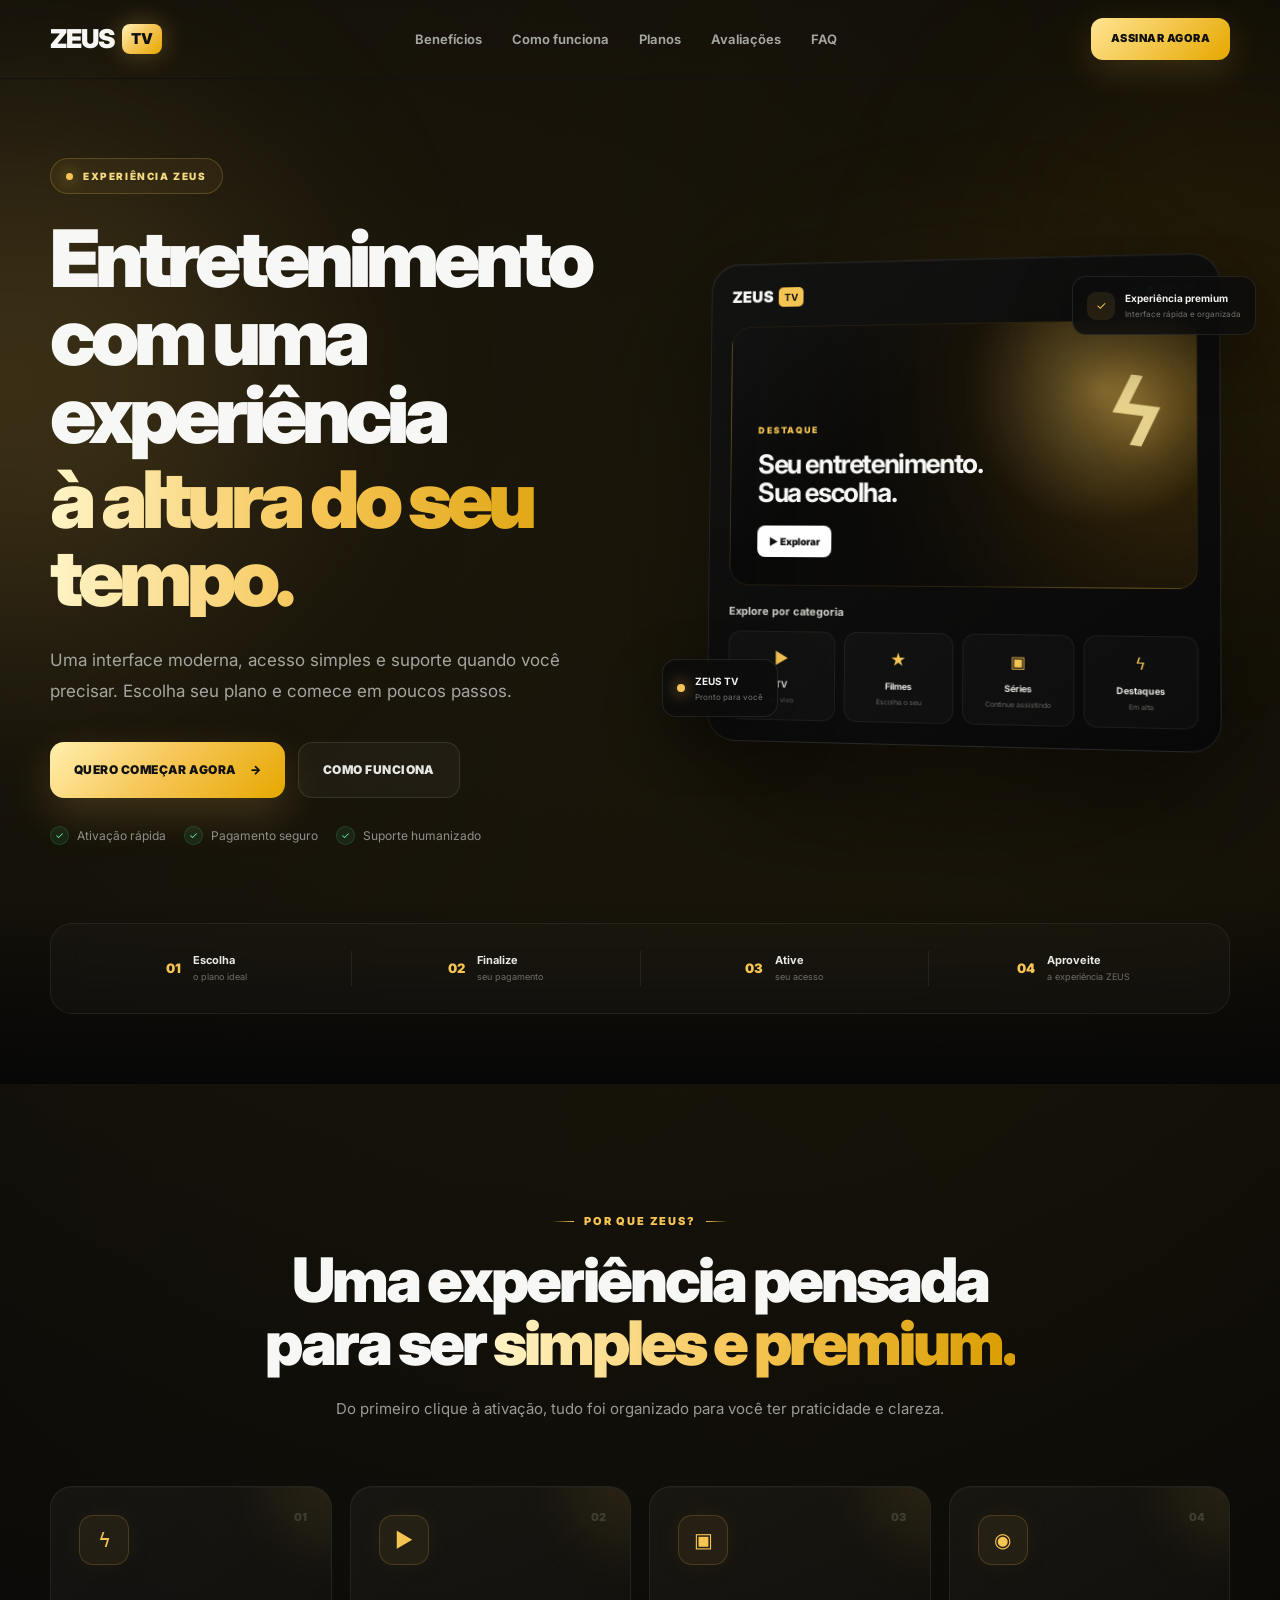
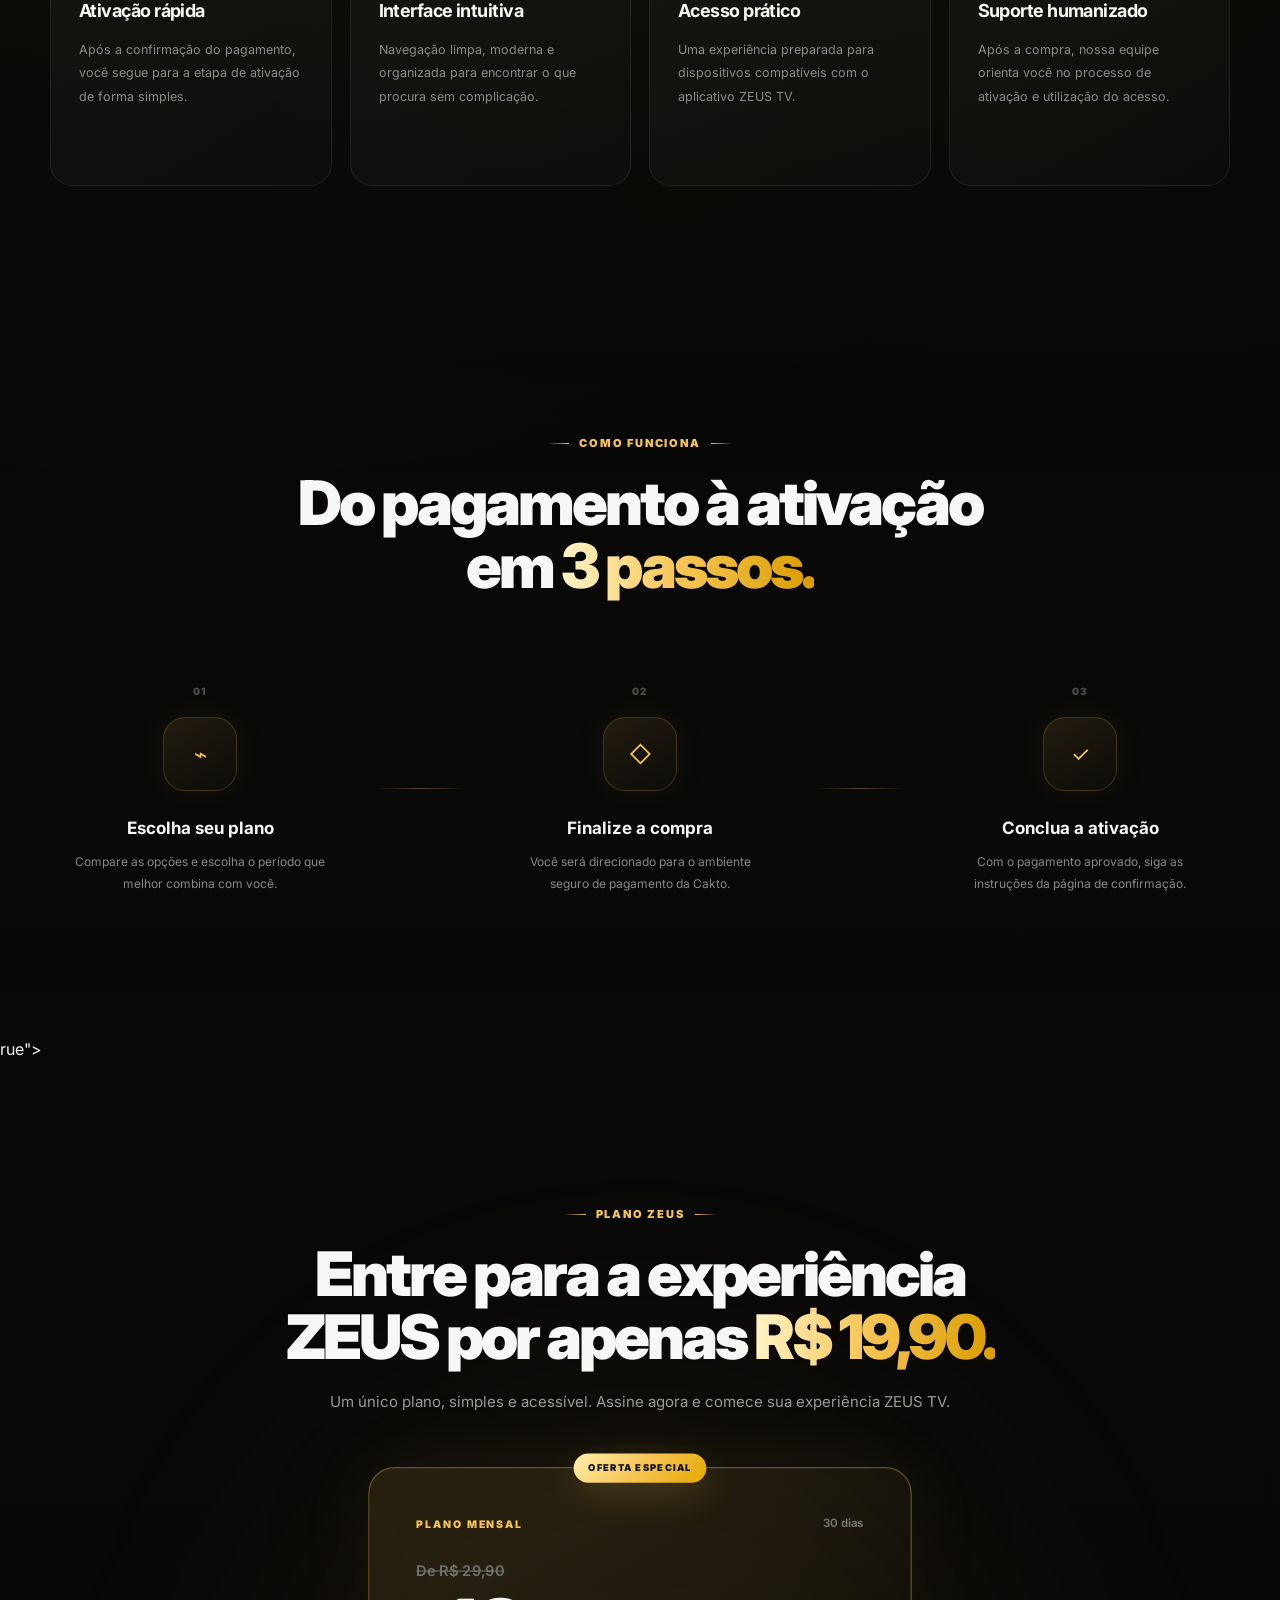
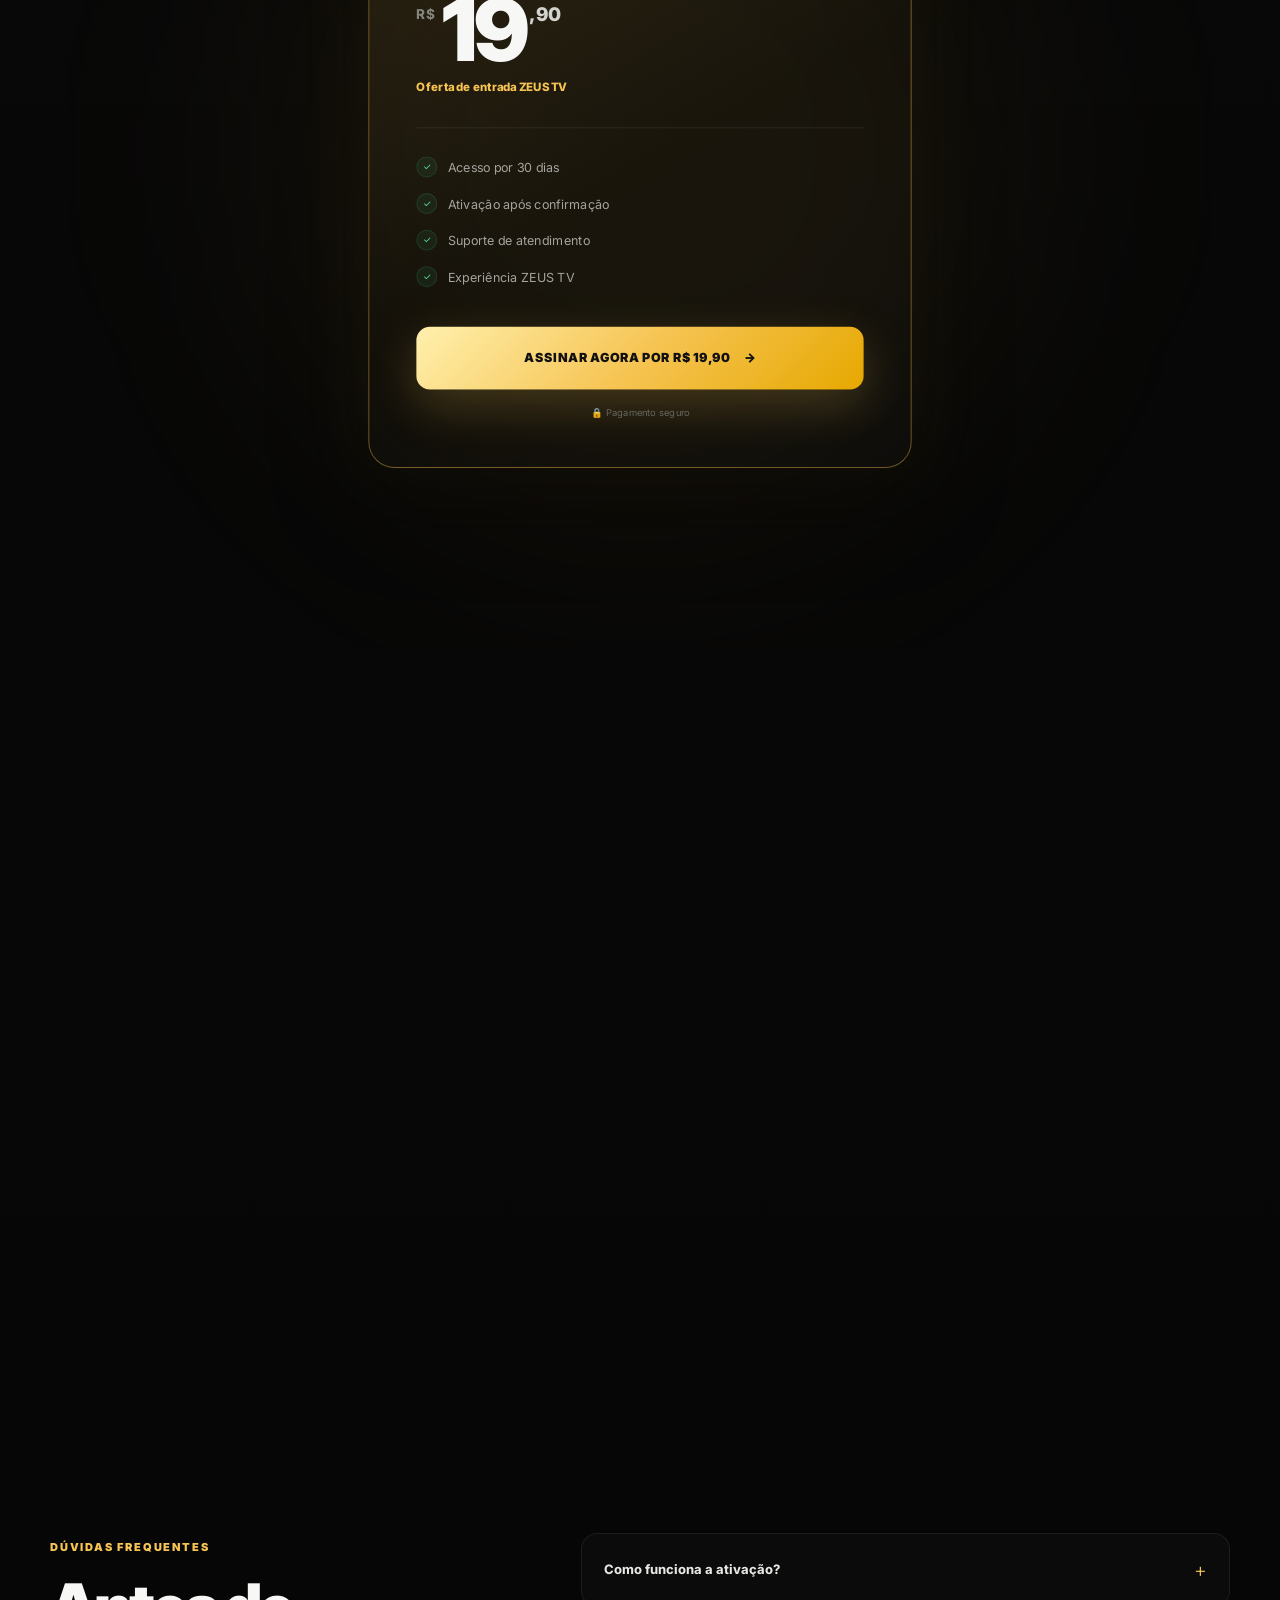
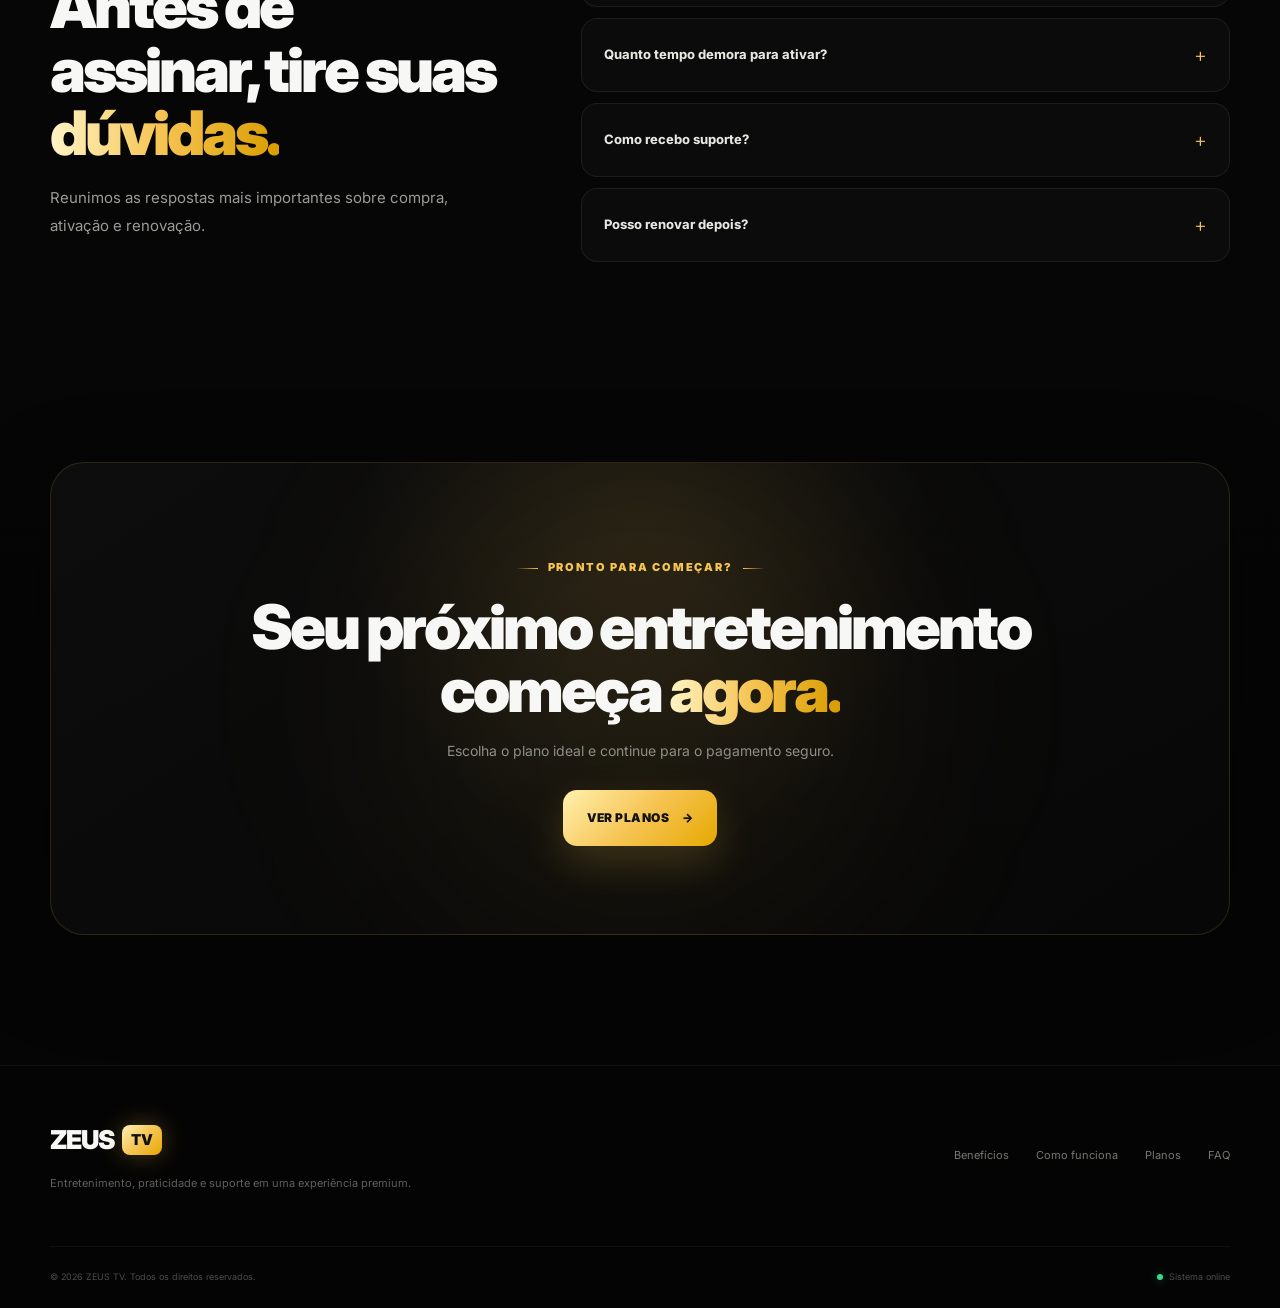
==== commit a790aff8: "Atualiza plano mensal para 19,90" ====
--- a/index.html
+++ b/index.html
@@ -263,113 +263,144 @@
             </div>
         </section>
 
-        <section class="section plans-section" id="planos">
-            <div class="plan-orb" aria-hidden="true"></div>
-
-            <div class="container">
-                <div class="section-heading reveal">
-                    <span class="section-kicker">PLANOS ZEUS</span>
-                    <h2>Escolha o seu plano e <span class="gradient-text">comece agora.</span></h2>
-                    <p>Pagamento processado em ambiente seguro. Selecione uma opção para continuar.</p>
-                </div>
-
-                <div class="plans-grid">
-                    <article class="plan-card reveal">
-                        <div class="plan-header">
-                            <span class="plan-label">MENSAL</span>
-                            <span class="plan-time">1 mês</span>
-                        </div>
-
-                        <div class="price">
-                            <span class="price-currency">R$</span>
-                            <strong>29</strong>
-                            <span class="price-cents">,90</span>
-                        </div>
-
-                        <p class="plan-note">Ideal para começar</p>
-
-                        <div class="plan-divider"></div>
-
-                        <ul class="plan-list">
-                            <li><span>✓</span>Acesso por 1 mês</li>
-                            <li><span>✓</span>Ativação após confirmação</li>
-                            <li><span>✓</span>Suporte de atendimento</li>
-                            <li><span>✓</span>Experiência ZEUS TV</li>
-                        </ul>
-
-                        <a class="plan-button" href="https://pay.cakto.com.br/jwyi27m_714880">
-                            ASSINAR 1 MÊS
-                            <span>→</span>
-                        </a>
-                    </article>
-
-                    <article class="plan-card featured reveal">
-                        <div class="popular-badge">MAIS ESCOLHIDO</div>
-
-                        <div class="plan-header">
-                            <span class="plan-label">BIMESTRAL</span>
-                            <span class="plan-time">2 meses</span>
-                        </div>
-
-                        <div class="price">
-                            <span class="price-currency">R$</span>
-                            <strong>49</strong>
-                            <span class="price-cents">,90</span>
-                        </div>
-
-                        <p class="plan-note">Melhor custo-benefício</p>
-
-                        <div class="plan-divider"></div>
-
-                        <ul class="plan-list">
-                            <li><span>✓</span>Acesso por 2 meses</li>
-                            <li><span>✓</span>Ativação após confirmação</li>
-                            <li><span>✓</span>Suporte de atendimento</li>
-                            <li><span>✓</span>Experiência ZEUS TV</li>
-                        </ul>
-
-                        <a class="plan-button plan-button-gold" href="https://pay.cakto.com.br/3jxp7vp">
-                            ASSINAR 2 MESES
-                            <span>→</span>
-                        </a>
-                    </article>
-
-                    <article class="plan-card reveal">
-                        <div class="plan-header">
-                            <span class="plan-label">TRIMESTRAL</span>
-                            <span class="plan-time">3 meses</span>
-                        </div>
-
-                        <div class="price">
-                            <span class="price-currency">R$</span>
-                            <strong>69</strong>
-                            <span class="price-cents">,90</span>
-                        </div>
-
-                        <p class="plan-note">Mais tempo com você</p>
-
-                        <div class="plan-divider"></div>
-
-                        <ul class="plan-list">
-                            <li><span>✓</span>Acesso por 3 meses</li>
-                            <li><span>✓</span>Ativação após confirmação</li>
-                            <li><span>✓</span>Suporte de atendimento</li>
-                            <li><span>✓</span>Experiência ZEUS TV</li>
-                        </ul>
-
-                        <a class="plan-button" href="https://pay.cakto.com.br/b5e8edp">
-                            ASSINAR 3 MESES
-                            <span>→</span>
-                        </a>
-                    </article>
-                </div>
-
-                <div class="payment-trust reveal">
-                    <span>🔒</span>
-                    Pagamento processado em ambiente seguro pela Cakto
-                </div>
-            </div>
-        </section>
+        rue"></div>
+
+<section class="section plans-section" id="planos">
+
+    <div class="plan-orb" aria-hidden="true"></div>
+
+    <div class="container">
+
+        <div class="section-heading reveal">
+
+            <span class="section-kicker">
+                PLANO ZEUS
+            </span>
+
+            <h2>
+                Entre para a experiência ZEUS por apenas
+                <span class="gradient-text">R$ 19,90.</span>
+            </h2>
+
+            <p>
+                Um único plano, simples e acessível.
+                Assine agora e comece sua experiência ZEUS TV.
+            </p>
+
+        </div>
+
+
+        <div class="plans-grid single-plan">
+
+
+            <article class="plan-card featured single-plan-card reveal">
+
+                <div class="popular-badge">
+                    OFERTA ESPECIAL
+                </div>
+
+
+                <div class="plan-header">
+
+                    <span class="plan-label">
+                        PLANO MENSAL
+                    </span>
+
+                    <span class="plan-time">
+                        30 dias
+                    </span>
+
+                </div>
+
+
+                <div class="old-price">
+                    De R$ 29,90
+                </div>
+
+
+                <div class="price">
+
+                    <span class="price-currency">
+                        R$
+                    </span>
+
+                    <strong>
+                        19
+                    </strong>
+
+                    <span class="price-cents">
+                        ,90
+                    </span>
+
+                </div>
+
+
+                <p class="plan-note">
+                    Oferta de entrada ZEUS TV
+                </p>
+
+
+                <div class="plan-divider"></div>
+
+
+                <ul class="plan-list">
+
+                    <li>
+                        <span>✓</span>
+                        Acesso por 30 dias
+                    </li>
+
+                    <li>
+                        <span>✓</span>
+                        Ativação após confirmação
+                    </li>
+
+                    <li>
+                        <span>✓</span>
+                        Suporte de atendimento
+                    </li>
+
+                    <li>
+                        <span>✓</span>
+                        Experiência ZEUS TV
+                    </li>
+
+                </ul>
+
+
+                <a
+                    class="plan-button plan-button-gold"
+                    href="https://pay.cakto.com.br/jwyi27m_714880"
+                >
+
+                    ASSINAR AGORA POR R$ 19,90
+
+                    <span>→</span>
+
+                </a>
+
+
+                <div class="plan-secure">
+                    🔒 Pagamento seguro
+                </div>
+
+            </article>
+
+
+        </div>
+
+
+        <div class="payment-trust reveal">
+
+            <span>🔒</span>
+
+            Pagamento processado em ambiente seguro pela Cakto
+
+        </div>
+
+    </div>
+
+</section>
 
         <section class="section testimonials" id="depoimentos">
             <div class="container">
--- a/style.css
+++ b/style.css
@@ -1738,3 +1738,133 @@
         transition-duration: .01ms !important;
     }
 }
+
+/* =========================================================
+   PLANO ÚNICO - OFERTA R$ 19,90
+   ========================================================= */
+
+.plans-grid.single-plan {
+    grid-template-columns: 1fr;
+
+    width: 100%;
+    max-width: 520px;
+
+    margin: 0 auto;
+}
+
+
+.single-plan-card {
+    width: 100%;
+
+    min-height: 560px;
+
+    transform: none;
+
+    padding: 45px;
+
+    border-color: rgba(246, 196, 83, 0.42);
+
+    background:
+        radial-gradient(
+            circle at top,
+            rgba(246, 196, 83, 0.10),
+            transparent 40%
+        ),
+        linear-gradient(
+            150deg,
+            rgba(246, 196, 83, 0.10),
+            rgba(255, 255, 255, 0.018)
+        );
+
+    box-shadow:
+        0 35px 100px rgba(0, 0, 0, 0.45),
+        0 0 80px rgba(246, 196, 83, 0.08);
+}
+
+
+.single-plan-card:hover {
+    transform: translateY(-7px);
+}
+
+
+.old-price {
+    margin-top: 25px;
+    margin-bottom: 4px;
+
+    color: #71716c;
+
+    font-size: 14px;
+
+    font-weight: 600;
+
+    text-decoration: line-through;
+}
+
+
+.single-plan-card .price {
+    margin-top: 5px;
+}
+
+
+.single-plan-card .price strong {
+    font-size: 82px;
+}
+
+
+.single-plan-card .plan-note {
+    color: #f6c453;
+
+    font-size: 11px;
+
+    font-weight: 800;
+}
+
+
+.single-plan-card .plan-button {
+    min-height: 60px;
+
+    font-size: 12px;
+
+    letter-spacing: 0.5px;
+
+    box-shadow:
+        0 15px 45px rgba(246, 196, 83, 0.22);
+}
+
+
+.single-plan-card .plan-button:hover {
+    box-shadow:
+        0 20px 55px rgba(246, 196, 83, 0.34);
+}
+
+
+.plan-secure {
+    margin-top: 15px;
+
+    color: #666661;
+
+    text-align: center;
+
+    font-size: 9px;
+}
+
+
+@media (max-width: 760px) {
+
+    .single-plan-card {
+        padding: 32px 25px;
+
+        min-height: auto;
+    }
+
+
+    .single-plan-card .price strong {
+        font-size: 68px;
+    }
+
+
+    .single-plan-card .plan-button {
+        font-size: 10px;
+    }
+
+}
